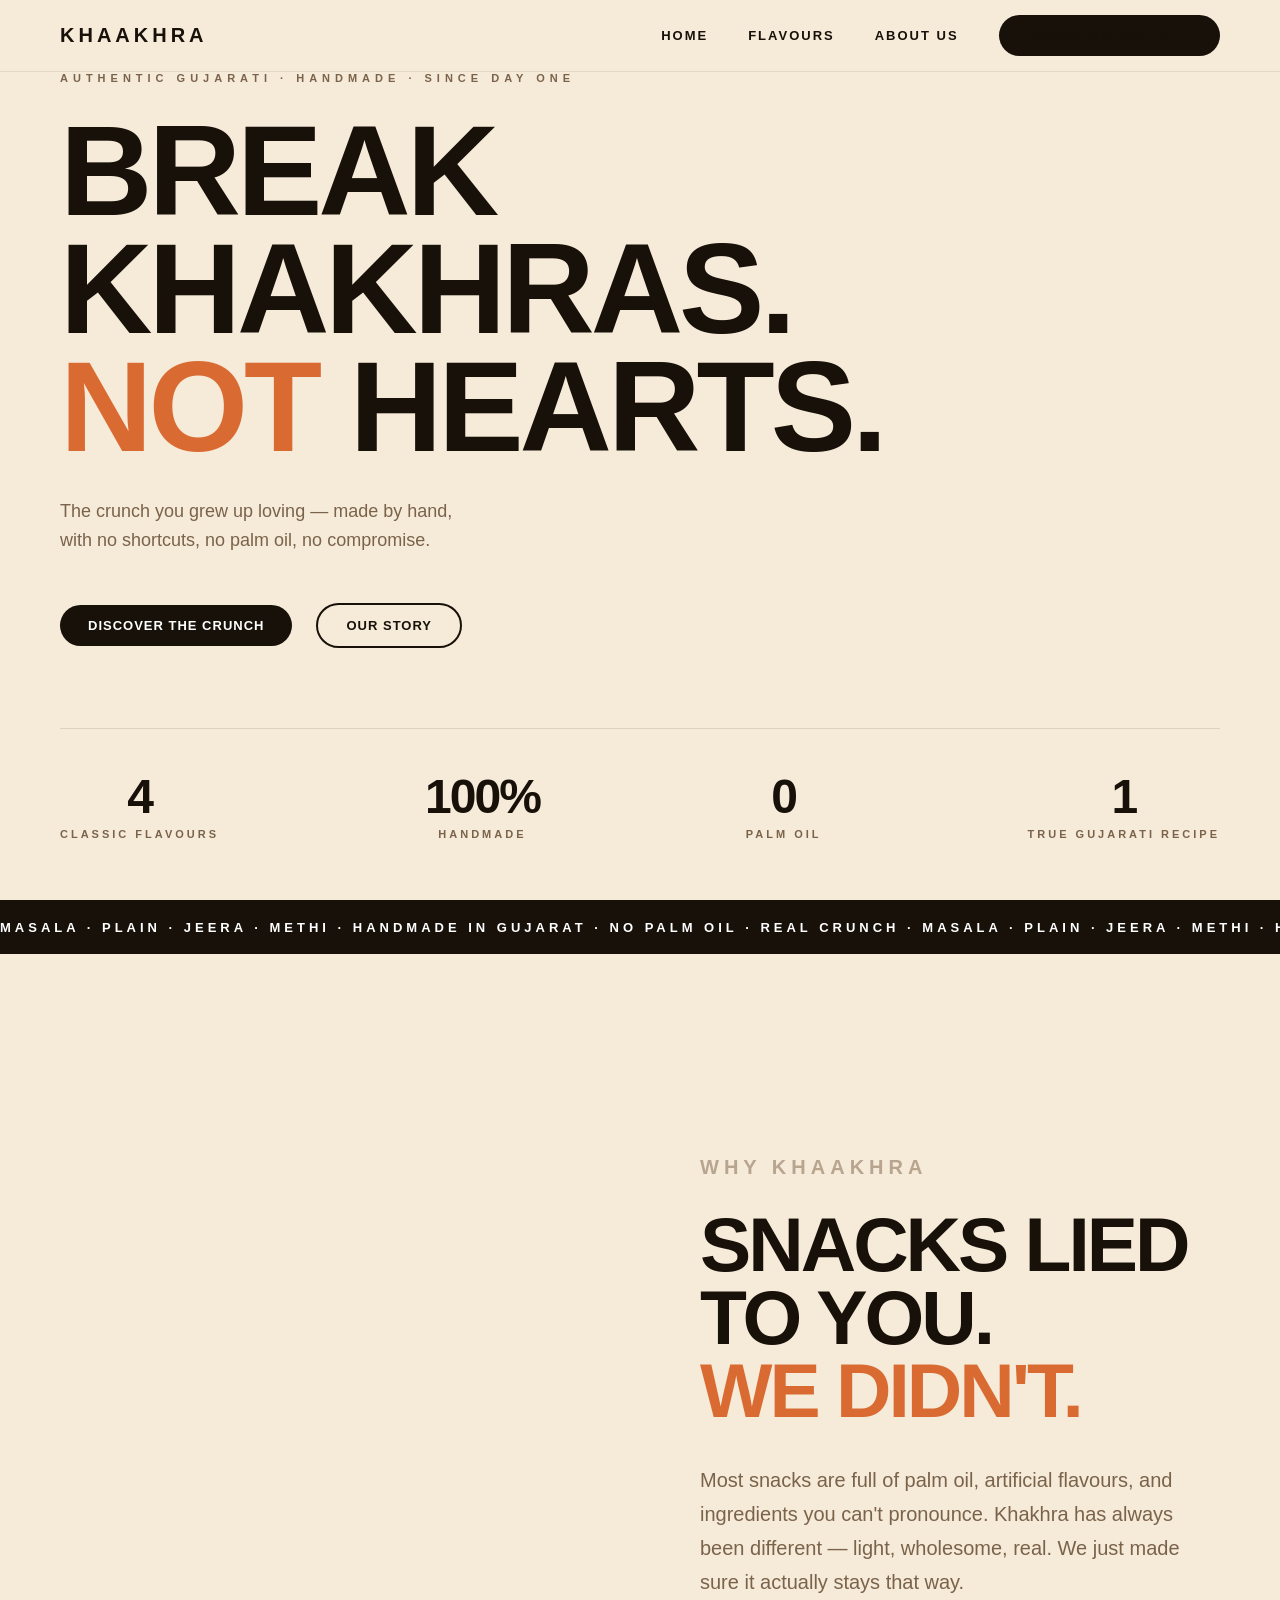
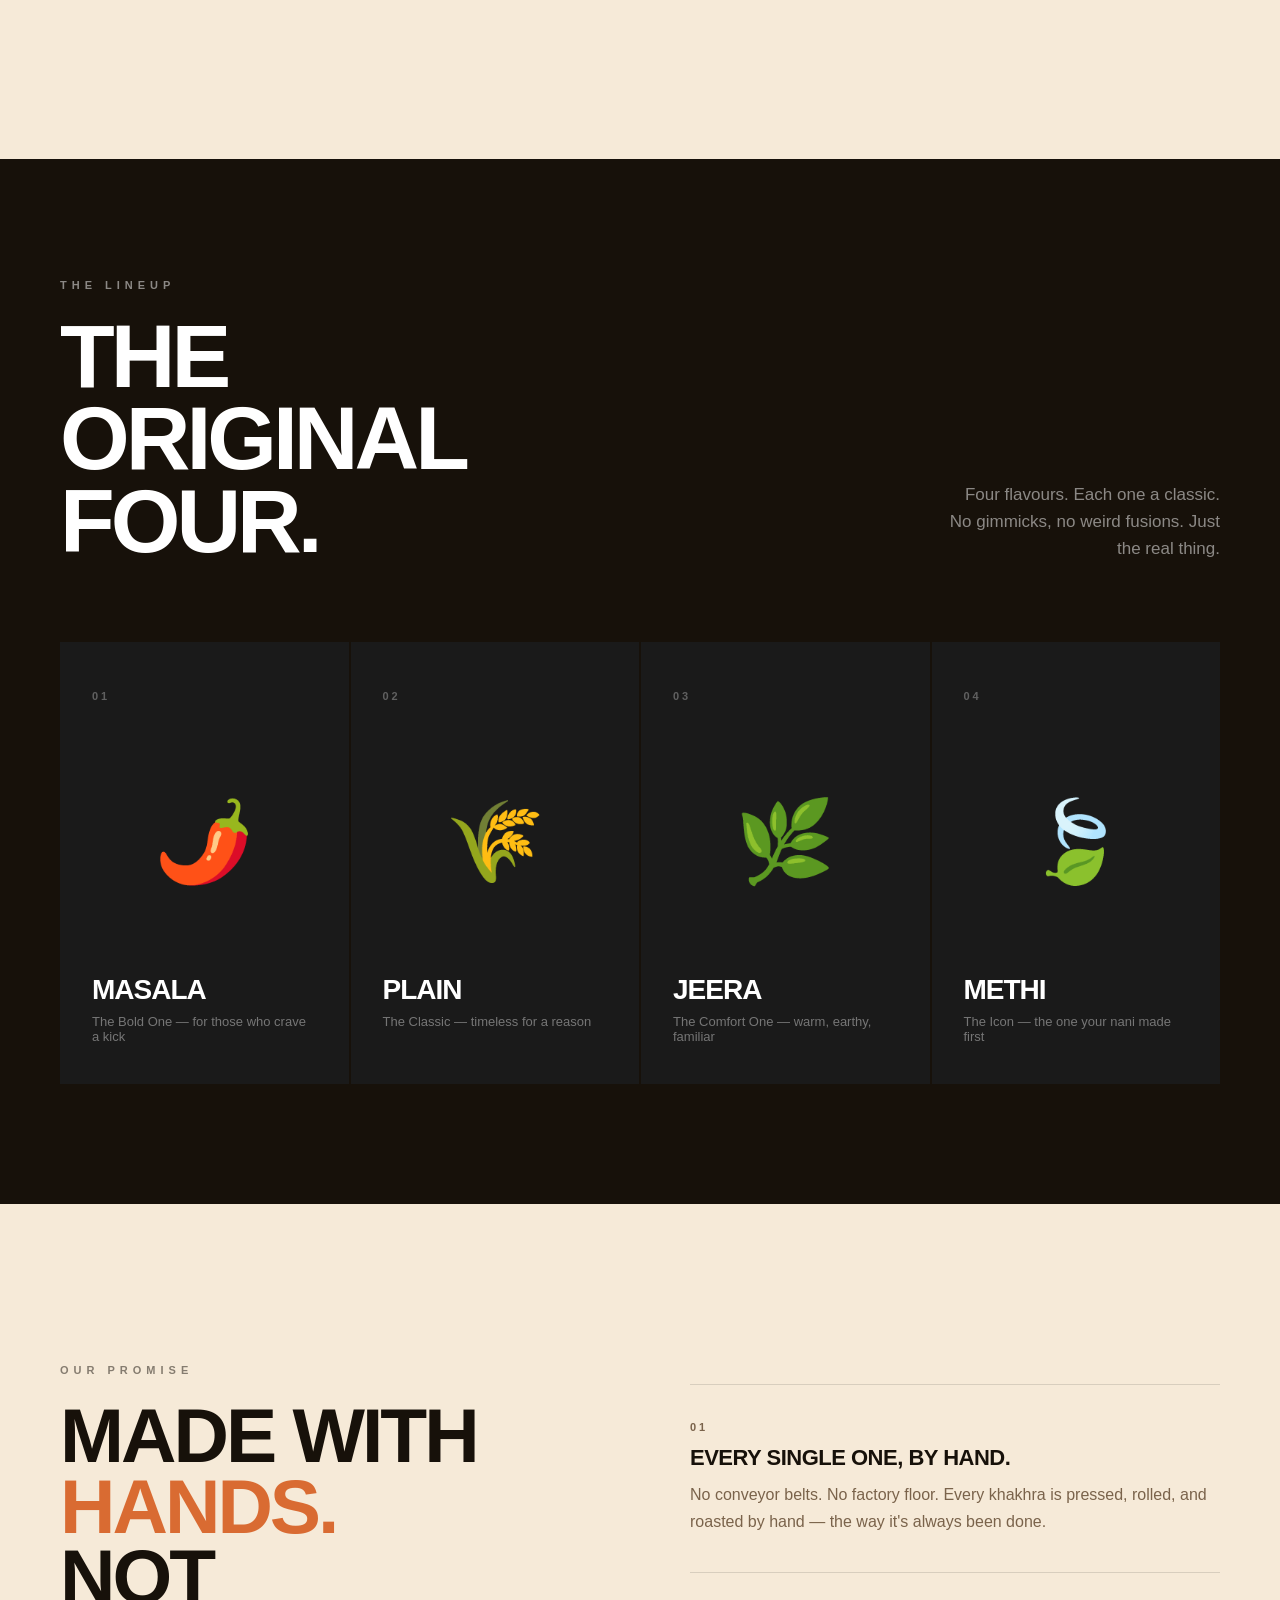
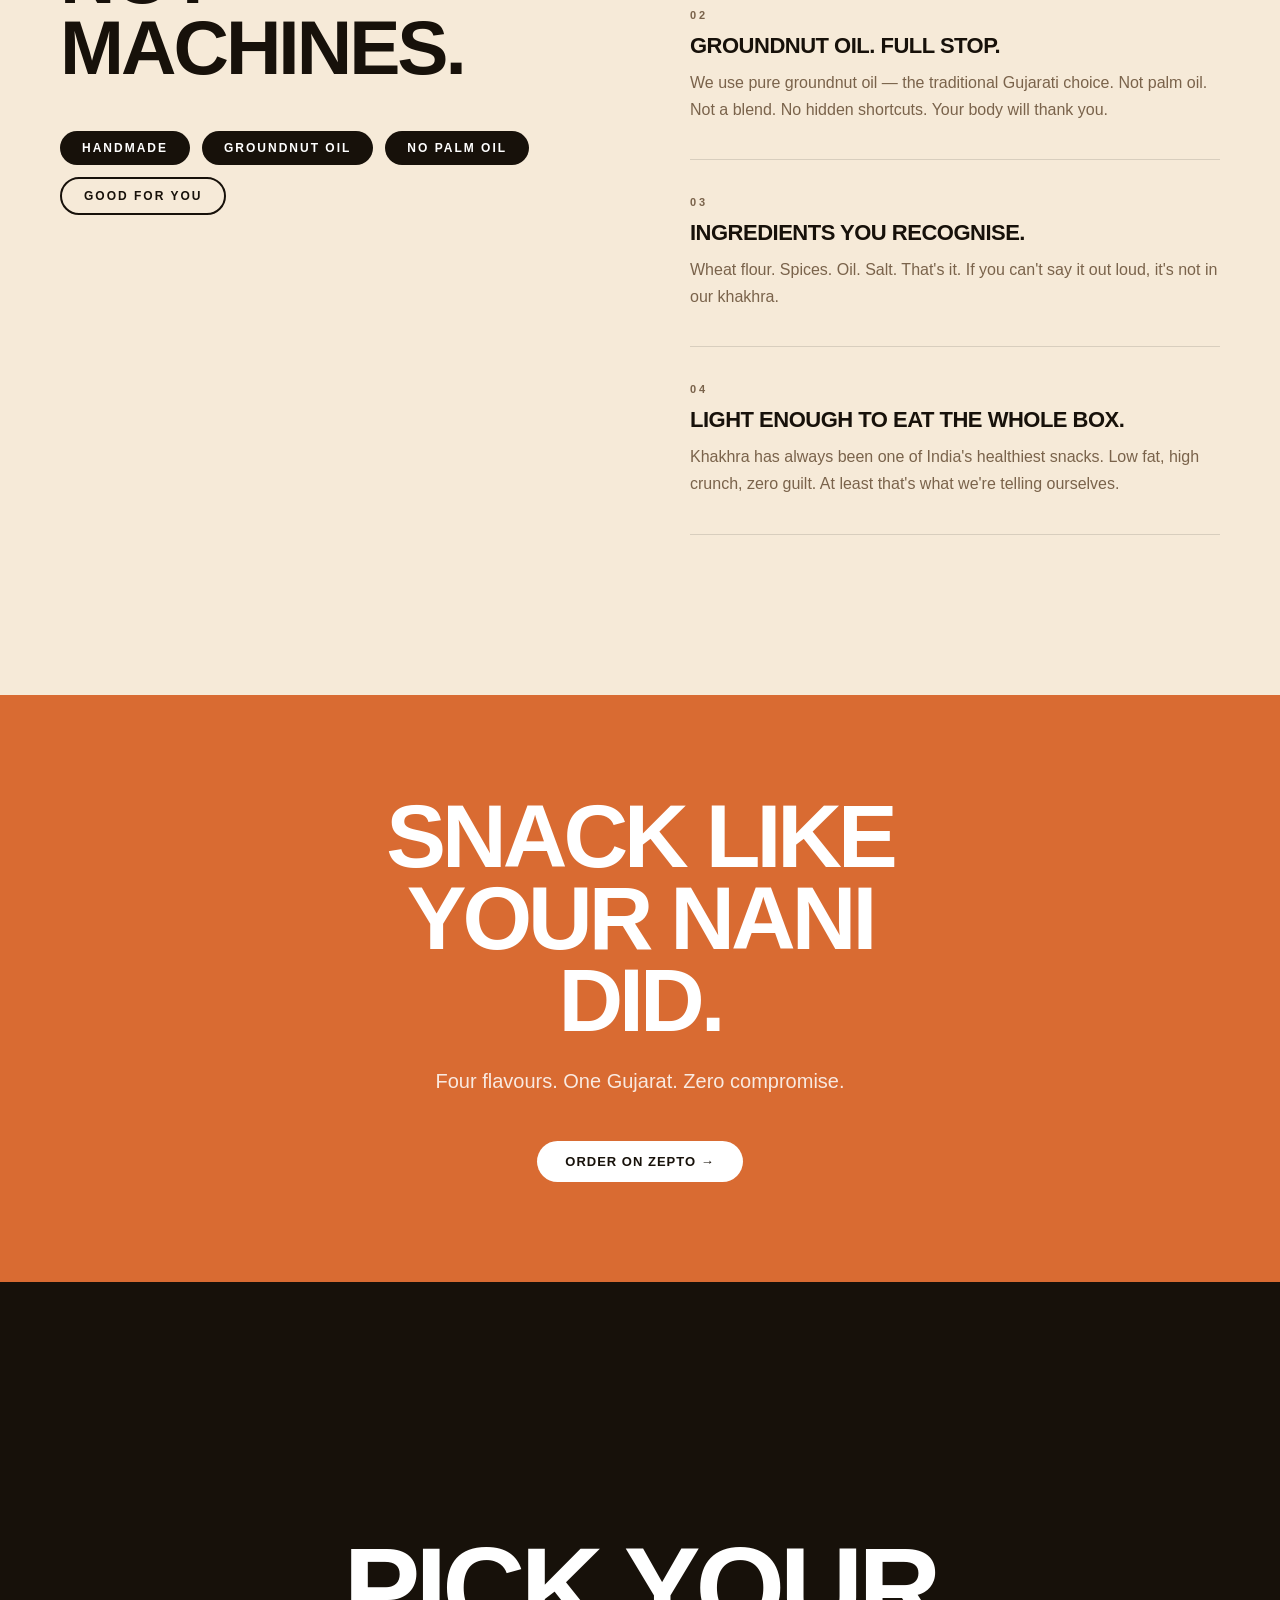
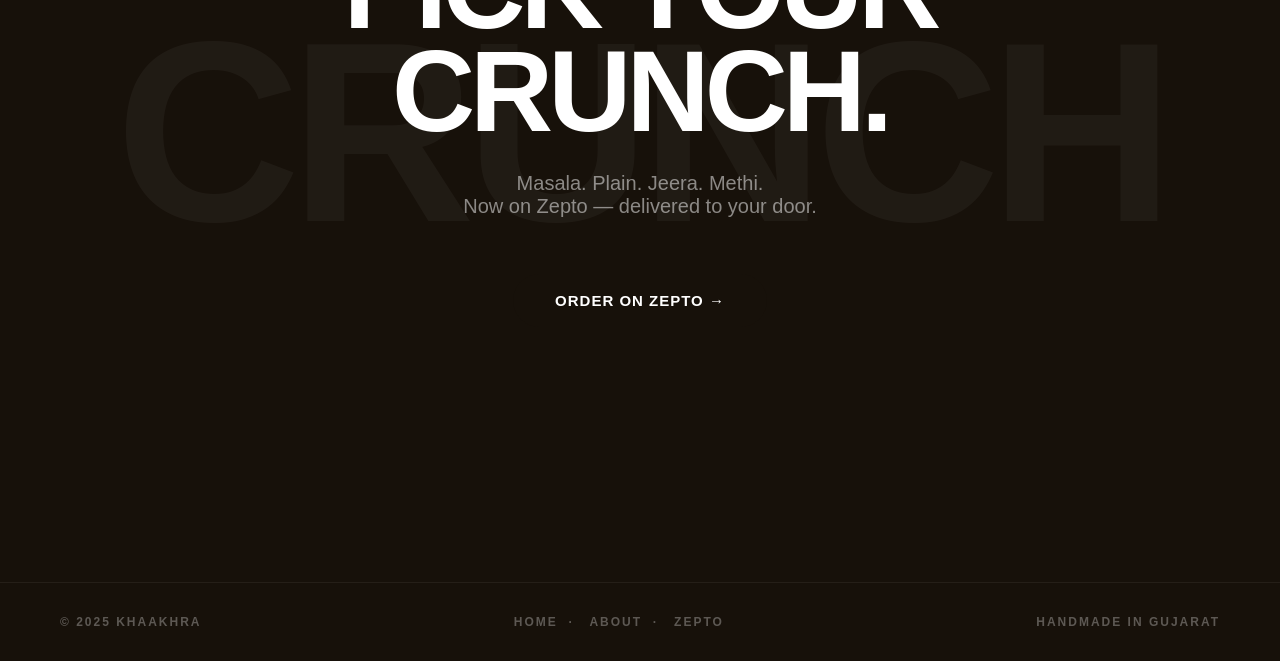
==== index.html @ 80c52f3d "Update index.html" ====
<!DOCTYPE html>
<html lang="en">

<head>
  <style>
  html, body { background: #F6EAD8 !important; }
</style>
  <meta charset="UTF-8">
  <meta name="viewport" content="width=device-width, initial-scale=1.0">
  <title>KHAAKHRA — Break Khakhras. Not Hearts.</title>
  <link rel="stylesheet" href="style.css?v=2">
</head>

<body>


<!-- NAV -->
<nav>
  <a class="nav-logo" href="index.html">KHAAKHRA</a>
  <div class="nav-links">
    <a href="index.html">Home</a>
    <a href="#flavours">Flavours</a>
    <a href="about.html">About Us</a>
    <a class="btn" href="https://www.zepto.com" target="_blank">Order on Zepto →</a>
  </div>
</nav>


<!-- HERO -->
<section class="hero">

  <p class="hero-eyebrow">Authentic Gujarati · Handmade · Since Day One</p>

  <h1 class="hero-headline">
    Break<br>
    Khakhras.<br>
    <em>Not</em> Hearts.
  </h1>

  <p class="hero-sub">
    The crunch you grew up loving —
    made by hand, with no shortcuts,
    no palm oil, no compromise.
  </p>

  <div class="hero-cta-row">
    <a class="btn" href="#flavours">Discover the Crunch</a>
    <a class="btn btn-outline" href="about.html">Our Story</a>
  </div>

  <div class="hero-bottom">
    <div class="hero-stat">
      <div class="hero-stat-num">4</div>
      <div class="hero-stat-label">Classic Flavours</div>
    </div>
    <div class="hero-stat">
      <div class="hero-stat-num">100%</div>
      <div class="hero-stat-label">Handmade</div>
    </div>
    <div class="hero-stat">
      <div class="hero-stat-num">0</div>
      <div class="hero-stat-label">Palm Oil</div>
    </div>
    <div class="hero-stat">
      <div class="hero-stat-num">1</div>
      <div class="hero-stat-label">True Gujarati Recipe</div>
    </div>
  </div>

</section>


<!-- MARQUEE STRIP -->
<div class="hero-marquee-wrap">
  <span class="hero-marquee">
    MASALA · PLAIN · JEERA · METHI · HANDMADE IN GUJARAT · NO PALM OIL · REAL CRUNCH · MASALA · PLAIN · JEERA · METHI · HANDMADE IN GUJARAT · NO PALM OIL · REAL CRUNCH · MASALA · PLAIN · JEERA · METHI · HANDMADE IN GUJARAT · NO PALM OIL · REAL CRUNCH · MASALA · PLAIN · JEERA · METHI · HANDMADE IN GUJARAT · NO PALM OIL · REAL CRUNCH ·&nbsp;
  </span>
</div>


<!-- STATEMENT -->
<section class="statement">
  <div class="statement-inner">
    <p class="section-label">Why Khaakhra</p>
    <h2>
      Snacks lied<br>
      to you.<br>
      <span>We didn't.</span>
    </h2>
    <p>
      Most snacks are full of palm oil, artificial flavours,
      and ingredients you can't pronounce. Khakhra has always
      been different — light, wholesome, real. We just made sure
      it actually stays that way.
    </p>
  </div>
</section>


<!-- FLAVOURS -->
<section class="flavours" id="flavours">

  <p class="section-label">The Lineup</p>

  <div class="flavours-header">
    <h2>
      The<br>
      Original<br>
      Four.
    </h2>
    <p>
      Four flavours. Each one a classic.
      No gimmicks, no weird fusions.
      Just the real thing.
    </p>
  </div>

  <div class="flavour-grid">

    <div class="flavour-card">
      <div class="flavour-num">01</div>
      <div class="flavour-img-placeholder">🌶️</div>
      <!-- <img class="flavour-img" src="images/masala.png" alt="Masala Khakhra"> -->
      <div class="flavour-name">Masala</div>
      <div class="flavour-tag">The Bold One — for those who crave a kick</div>
      <div class="flavour-bar"></div>
    </div>

    <div class="flavour-card">
      <div class="flavour-num">02</div>
      <div class="flavour-img-placeholder">🌾</div>
      <!-- <img class="flavour-img" src="images/plain.png" alt="Plain Khakhra"> -->
      <div class="flavour-name">Plain</div>
      <div class="flavour-tag">The Classic — timeless for a reason</div>
      <div class="flavour-bar"></div>
    </div>

    <div class="flavour-card">
      <div class="flavour-num">03</div>
      <div class="flavour-img-placeholder">🌿</div>
      <!-- <img class="flavour-img" src="images/jeera.png" alt="Jeera Khakhra"> -->
      <div class="flavour-name">Jeera</div>
      <div class="flavour-tag">The Comfort One — warm, earthy, familiar</div>
      <div class="flavour-bar"></div>
    </div>

    <div class="flavour-card">
      <div class="flavour-num">04</div>
      <div class="flavour-img-placeholder">🍃</div>
      <!-- <img class="flavour-img" src="images/methi.png" alt="Methi Khakhra"> -->
      <div class="flavour-name">Methi</div>
      <div class="flavour-tag">The Icon — the one your nani made first</div>
      <div class="flavour-bar"></div>
    </div>

  </div>

</section>


<!-- PROMISE / WHY US -->
<section class="promise">

  <div class="promise-grid">

    <div class="promise-left">
      <p class="section-label">Our Promise</p>
      <h2>
        Made with<br>
        <em>hands.</em><br>
        Not machines.
      </h2>
      <div class="promise-pills">
        <span class="pill">Handmade</span>
        <span class="pill">Groundnut Oil</span>
        <span class="pill">No Palm Oil</span>
        <span class="pill pill-outline">Good for you</span>
      </div>
    </div>

    <div class="promise-right">

      <div class="promise-item">
        <div class="promise-item-num">01</div>
        <h3>Every single one, by hand.</h3>
        <p>
          No conveyor belts. No factory floor.
          Every khakhra is pressed, rolled, and roasted
          by hand — the way it's always been done.
        </p>
      </div>

      <div class="promise-item">
        <div class="promise-item-num">02</div>
        <h3>Groundnut oil. Full stop.</h3>
        <p>
          We use pure groundnut oil — the traditional Gujarati choice.
          Not palm oil. Not a blend. No hidden shortcuts.
          Your body will thank you.
        </p>
      </div>

      <div class="promise-item">
        <div class="promise-item-num">03</div>
        <h3>Ingredients you recognise.</h3>
        <p>
          Wheat flour. Spices. Oil. Salt. That's it.
          If you can't say it out loud, it's not in our khakhra.
        </p>
      </div>

      <div class="promise-item">
        <div class="promise-item-num">04</div>
        <h3>Light enough to eat the whole box.</h3>
        <p>
          Khakhra has always been one of India's healthiest snacks.
          Low fat, high crunch, zero guilt. At least that's what
          we're telling ourselves.
        </p>
      </div>

    </div>

  </div>

</section>


<!-- CRUNCH STRIP / CTA -->
<section class="crunch-strip">
  <h2>
    Snack like<br>
    your nani<br>
    did.
  </h2>
  <p>Four flavours. One Gujarat. Zero compromise.</p>
  <a class="btn btn-white" href="https://www.zepto.com" target="_blank">Order on Zepto →</a>
</section>


<!-- END SECTION -->
<section class="end">
  <div class="end-bg-text">CRUNCH</div>
  <h2>
    Pick your<br>
    crunch.
  </h2>
  <p>
    Masala. Plain. Jeera. Methi.<br>
    Now on Zepto — delivered to your door.
  </p>
  <a class="btn" href="https://www.zepto.com" target="_blank">Order on Zepto →</a>
</section>


<!-- FOOTER -->
<footer>
  <span>© 2025 Khaakhra</span>
  <span>
    <a href="index.html">Home</a>&nbsp;&nbsp;·&nbsp;&nbsp;
    <a href="about.html">About</a>&nbsp;&nbsp;·&nbsp;&nbsp;
    <a href="https://www.zepto.com" target="_blank">Zepto</a>
  </span>
  <span>Handmade in Gujarat</span>
</footer>


</body>
</html>
---- style.css ----
* {
  margin: 0;
  padding: 0;
  box-sizing: border-box;
}

:root {
  --cream: #F6EAD8;
  --black: #17110A;
  --warm: #E8CFA6;
  --accent: #D96B32;
  --mid: #7A634B;
}
html { scroll-behavior: smooth; }

body {
  background: #F6EAD8;
  background: var(--cream);
  color: #17110A;
  color: var(--black);
  font-family: Arial Black,
    Arial, sans-serif;
}

/* ── NAV ── */

nav {
  height: 72px;
  display: flex;
  justify-content: space-between;
  align-items: center;
  padding: 0 60px;
  position: fixed;
  width: 100%;
  top: 0;
  z-index: 999;
  background: var(--cream);
  border-bottom: 1px solid rgba(0,0,0,0.08);
}

.nav-logo {
  font-size: 20px;
  font-weight: 900;
  letter-spacing: 4px;
  color: var(--black);
  text-decoration: none;
}

.nav-links {
  display: flex;
  align-items: center;
  gap: 40px;
}

.nav-links a {
  text-decoration: none;
  color: var(--black);
  font-size: 13px;
  font-weight: 700;
  letter-spacing: 2px;
  text-transform: uppercase;
  transition: opacity 0.2s;
}

.nav-links a:hover { opacity: 0.5; }

.btn {
  display: inline-block;
  background: var(--black);
  color: white;
  padding: 13px 28px;
  border-radius: 100px;
  font-size: 13px;
  font-weight: 700;
  letter-spacing: 1px;
  text-transform: uppercase;
  border: none;
  cursor: pointer;
  text-decoration: none;
  transition: background 0.2s, transform 0.15s;
}

.btn:hover {
  background: var(--accent);
  transform: scale(1.03);
}

.btn-outline {
  background: transparent;
  color: var(--black);
  border: 2px solid var(--black);
}

.btn-outline:hover {
  background: var(--black);
  color: white;
}

.btn-white {
  background: white;
  color: var(--black);
}

.btn-white:hover {
  background: var(--cream);
  color: var(--black);
}


/* ── HERO ── */

.hero {
  min-height: 100vh;
  padding: 72px 60px 0;
  display: flex;
  flex-direction: column;
  justify-content: center;
  position: relative;
  overflow: hidden;
}

.hero-eyebrow {
  font-size: 11px;
  font-weight: 700;
  letter-spacing: 5px;
  text-transform: uppercase;
  color: var(--mid);
  margin-bottom: 28px;
}

.hero-headline {
  font-size: clamp(72px, 10vw, 130px);
  font-weight: 900;
  line-height: 0.92;
  letter-spacing: -4px;
  text-transform: uppercase;
  max-width: 900px;
}

.hero-headline em {
  font-style: normal;
  color: var(--accent);
}

.hero-sub {
  font-size: 18px;
  font-weight: 400;
  font-family: Arial, Helvetica, sans-serif;
  color: var(--mid);
  max-width: 420px;
  margin-top: 32px;
  line-height: 1.6;
}

.hero-cta-row {
  display: flex;
  align-items: center;
  gap: 24px;
  margin-top: 48px;
}

.hero-scroll-hint {
  font-size: 11px;
  letter-spacing: 3px;
  text-transform: uppercase;
  color: var(--mid);
}

.hero-bottom {
  display: flex;
  justify-content: space-between;
  align-items: flex-end;
  margin-top: 80px;
  padding-bottom: 60px;
  border-top: 1px solid rgba(0,0,0,0.1);
  padding-top: 40px;
}

.hero-stat {
  text-align: center;
}

.hero-stat-num {
  font-size: 48px;
  font-weight: 900;
  letter-spacing: -2px;
}

.hero-stat-label {
  font-size: 11px;
  font-weight: 700;
  letter-spacing: 3px;
  text-transform: uppercase;
  color: var(--mid);
  margin-top: 4px;
}

.hero-marquee-wrap {
  background: var(--black);
  color: white;
  overflow: hidden;
  padding: 18px 0;
  white-space: nowrap;
}

.hero-marquee {
  display: inline-block;
  animation: marquee 18s linear infinite;
  font-size: 13px;
  font-weight: 700;
  letter-spacing: 4px;
  text-transform: uppercase;
}

@keyframes marquee {
  from { transform: translateX(0); }
  to { transform: translateX(-50%); }
}


/* ── STATEMENT ── */

.statement {
  padding: 160px 60px;
  display: flex;
  justify-content: flex-end;
}

.statement-inner {
  max-width: 780px;
}

.statement h2 {
  font-size: clamp(40px, 6vw, 80px);
  font-weight: 900;
  letter-spacing: -3px;
  text-transform: uppercase;
  line-height: 0.95;
}

.statement h2 span {
  color: var(--accent);
}

.statement p {
  font-family: Arial, Helvetica, sans-serif;
  font-size: 20px;
  color: var(--mid);
  line-height: 1.7;
  margin-top: 36px;
  max-width: 520px;
}


/* ── FLAVOURS ── */

.flavours {
  padding: 120px 60px;
  background: var(--black);
  color: white;
}

.section-label {
  font-size: 11px;
  font-weight: 700;
  letter-spacing: 5px;
  text-transform: uppercase;
  opacity: 0.5;
  margin-bottom: 24px;
}

.flavours-header {
  display: flex;
  justify-content: space-between;
  align-items: flex-end;
  margin-bottom: 80px;
}

.flavours-header h2 {
  font-size: clamp(48px, 7vw, 90px);
  font-weight: 900;
  letter-spacing: -4px;
  text-transform: uppercase;
  line-height: 0.92;
}

.flavours-header p {
  font-family: Arial, Helvetica, sans-serif;
  font-size: 17px;
  color: rgba(255,255,255,0.5);
  max-width: 280px;
  line-height: 1.6;
  text-align: right;
}

.flavour-grid {
  display: grid;
  grid-template-columns: repeat(4, 1fr);
  gap: 2px;
}

.flavour-card {
  background: #1a1a1a;
  padding: 48px 32px 40px;
  position: relative;
  overflow: hidden;
  transition: background 0.3s;
  cursor: default;
}

.flavour-card:hover { background: #222; }

.flavour-card:hover .flavour-img { transform: scale(1.06) rotate(-3deg); }

.flavour-num {
  font-size: 11px;
  font-weight: 700;
  letter-spacing: 3px;
  opacity: 0.3;
  margin-bottom: 40px;
}

.flavour-img {
  width: 100%;
  height: 200px;
  object-fit: contain;
  display: block;
  margin-bottom: 32px;
  transition: transform 0.4s ease;
}

.flavour-img-placeholder {
  width: 100%;
  height: 200px;
  display: flex;
  align-items: center;
  justify-content: center;
  margin-bottom: 32px;
  font-size: 80px;
}

.flavour-name {
  font-size: 28px;
  font-weight: 900;
  letter-spacing: -1px;
  text-transform: uppercase;
}

.flavour-tag {
  font-size: 13px;
  color: rgba(255,255,255,0.4);
  font-family: Arial, Helvetica, sans-serif;
  margin-top: 8px;
}

.flavour-bar {
  position: absolute;
  bottom: 0;
  left: 0;
  width: 0;
  height: 3px;
  background: var(--accent);
  transition: width 0.4s ease;
}

.flavour-card:hover .flavour-bar { width: 100%; }


/* ── PROMISE ── */

.promise {
  padding: 160px 60px;
}

.promise-grid {
  display: grid;
  grid-template-columns: 1fr 1fr;
  gap: 100px;
  align-items: start;
}

.promise-left h2 {
  font-size: clamp(48px, 6vw, 80px);
  font-weight: 900;
  letter-spacing: -3px;
  text-transform: uppercase;
  line-height: 0.92;
}

.promise-left h2 em {
  font-style: normal;
  color: var(--accent);
}

.promise-pills {
  display: flex;
  gap: 12px;
  flex-wrap: wrap;
  margin-top: 48px;
}

.pill {
  background: var(--black);
  color: white;
  padding: 10px 22px;
  border-radius: 100px;
  font-size: 12px;
  font-weight: 700;
  letter-spacing: 2px;
  text-transform: uppercase;
}

.pill-outline {
  background: transparent;
  border: 2px solid var(--black);
  color: var(--black);
}

.promise-right {
  padding-top: 20px;
}

.promise-item {
  border-top: 1px solid rgba(0,0,0,0.12);
  padding: 36px 0;
}

.promise-item:last-child { border-bottom: 1px solid rgba(0,0,0,0.12); }

.promise-item-num {
  font-size: 11px;
  font-weight: 700;
  letter-spacing: 3px;
  color: var(--mid);
  margin-bottom: 12px;
}

.promise-item h3 {
  font-size: 22px;
  font-weight: 900;
  text-transform: uppercase;
  letter-spacing: -0.5px;
  margin-bottom: 10px;
}

.promise-item p {
  font-family: Arial, Helvetica, sans-serif;
  font-size: 16px;
  color: var(--mid);
  line-height: 1.7;
}


/* ── CRUNCH STRIP ── */

.crunch-strip {
  background: var(--accent);
  padding: 100px 60px;
  text-align: center;
  color: white;
}

.crunch-strip h2 {
  font-size: clamp(40px, 7vw, 100px);
  font-weight: 900;
  letter-spacing: -4px;
  text-transform: uppercase;
  line-height: 0.92;
}

.crunch-strip p {
  font-family: Arial, Helvetica, sans-serif;
  font-size: 20px;
  margin-top: 28px;
  opacity: 0.85;
}

.crunch-strip .btn-white {
  margin-top: 48px;
}


/* ── END / ORDER ── */

.end {
  min-height: 100vh;
  background: var(--black);
  color: white;
  display: flex;
  flex-direction: column;
  align-items: center;
  justify-content: center;
  text-align: center;
  padding: 120px 60px;
  position: relative;
  overflow: hidden;
}

.end-bg-text {
  position: absolute;
  font-size: clamp(120px, 20vw, 280px);
  font-weight: 900;
  text-transform: uppercase;
  letter-spacing: -10px;
  opacity: 0.04;
  pointer-events: none;
  user-select: none;
  white-space: nowrap;
}

.end h2 {
  font-size: clamp(52px, 9vw, 120px);
  font-weight: 900;
  letter-spacing: -5px;
  text-transform: uppercase;
  line-height: 0.9;
  position: relative;
  z-index: 1;
}

.end p {
  font-family: Arial, Helvetica, sans-serif;
  font-size: 20px;
  color: rgba(255,255,255,0.5);
  margin-top: 28px;
  position: relative;
  z-index: 1;
}

.end .btn {
  margin-top: 56px;
  font-size: 15px;
  padding: 18px 42px;
  position: relative;
  z-index: 1;
}


/* ── FOOTER ── */

footer {
  background: var(--black);
  color: rgba(255,255,255,0.3);
  padding: 32px 60px;
  display: flex;
  justify-content: space-between;
  align-items: center;
  border-top: 1px solid rgba(255,255,255,0.06);
  font-size: 12px;
  font-weight: 700;
  letter-spacing: 2px;
  text-transform: uppercase;
}

footer a {
  color: rgba(255,255,255,0.3);
  text-decoration: none;
}


/* ── ABOUT SPECIFIC ── */

.about-hero {
  min-height: 100vh;
  background: var(--black);
  color: white;
  padding: 72px 60px 100px;
  display: flex;
  flex-direction: column;
  justify-content: flex-end;
  position: relative;
  overflow: hidden;
}

.about-hero-label {
  font-size: 11px;
  font-weight: 700;
  letter-spacing: 5px;
  text-transform: uppercase;
  color: rgba(255,255,255,0.4);
  margin-bottom: 24px;
}

.about-hero h1 {
  font-size: clamp(64px, 10vw, 140px);
  font-weight: 900;
  letter-spacing: -6px;
  text-transform: uppercase;
  line-height: 0.88;
  max-width: 900px;
}

.about-hero h1 em {
  font-style: normal;
  color: var(--accent);
}

.about-hero-sub {
  font-family: Arial, Helvetica, sans-serif;
  font-size: 20px;
  color: rgba(255,255,255,0.55);
  margin-top: 40px;
  max-width: 520px;
  line-height: 1.7;
}

.about-hero-img {
  position: absolute;
  right: 60px;
  top: 50%;
  transform: translateY(-50%);
  width: 380px;
  height: 320px;
  object-fit: cover;
  border-radius: 16px;
  opacity: 0.7;
}

.about-values {
  padding: 160px 60px;
}

.about-values-header {
  margin-bottom: 100px;
}

.about-values-header h2 {
  font-size: clamp(48px, 7vw, 96px);
  font-weight: 900;
  letter-spacing: -4px;
  text-transform: uppercase;
  line-height: 0.9;
}

.values-grid {
  display: grid;
  grid-template-columns: repeat(3, 1fr);
  gap: 2px;
}

.value-card {
  background: var(--warm);
  padding: 56px 40px;
}

.value-card:nth-child(2) { background: #ede0cc; }
.value-card:nth-child(3) { background: #e4d2b8; }

.value-icon {
  font-size: 40px;
  margin-bottom: 32px;
}

.value-card h3 {
  font-size: 28px;
  font-weight: 900;
  text-transform: uppercase;
  letter-spacing: -1px;
  margin-bottom: 16px;
}

.value-card p {
  font-family: Arial, Helvetica, sans-serif;
  font-size: 16px;
  color: var(--mid);
  line-height: 1.7;
}

.about-story {
  background: var(--black);
  color: white;
  padding: 160px 60px;
}

.about-story-inner {
  display: grid;
  grid-template-columns: 1fr 2fr;
  gap: 100px;
  align-items: start;
}

.about-story-sticky {
  position: sticky;
  top: 120px;
}

.about-story-sticky h2 {
  font-size: clamp(40px, 5vw, 64px);
  font-weight: 900;
  letter-spacing: -3px;
  text-transform: uppercase;
  line-height: 0.92;
}

.about-story-text p {
  font-family: Arial, Helvetica, sans-serif;
  font-size: 20px;
  line-height: 1.8;
  color: rgba(255,255,255,0.7);
  margin-bottom: 40px;
}

.about-story-text p strong {
  color: white;
  font-family: 'Arial Black', Arial, sans-serif;
  font-weight: 900;
}

.about-story-divider {
  border: none;
  border-top: 1px solid rgba(255,255,255,0.1);
  margin: 48px 0;
}


/* ── RESPONSIVE ── */

@media (max-width: 900px) {
  nav { padding: 0 24px; }
  .hero { padding: 72px 24px 0; }
  .hero-headline { font-size: 60px; letter-spacing: -3px; }
  .statement { padding: 100px 24px; }
  .flavours { padding: 80px 24px; }
  .flavour-grid { grid-template-columns: repeat(2, 1fr); }
  .promise { padding: 100px 24px; }
  .promise-grid { grid-template-columns: 1fr; gap: 60px; }
  .crunch-strip { padding: 80px 24px; }
  .end { padding: 100px 24px; }
  footer { padding: 24px; flex-direction: column; gap: 12px; text-align: center; }
  .about-hero { padding: 72px 24px 80px; }
  .about-hero-img { display: none; }
  .about-values { padding: 100px 24px; }
  .values-grid { grid-template-columns: 1fr; }
  .about-story { padding: 100px 24px; }
  .about-story-inner { grid-template-columns: 1fr; gap: 48px; }
  .about-story-sticky { position: static; }
  .flavours-header { flex-direction: column; align-items: flex-start; gap: 24px; }
  .flavours-header p { text-align: left; }
  .hero-bottom { flex-wrap: wrap; gap: 32px; }
}
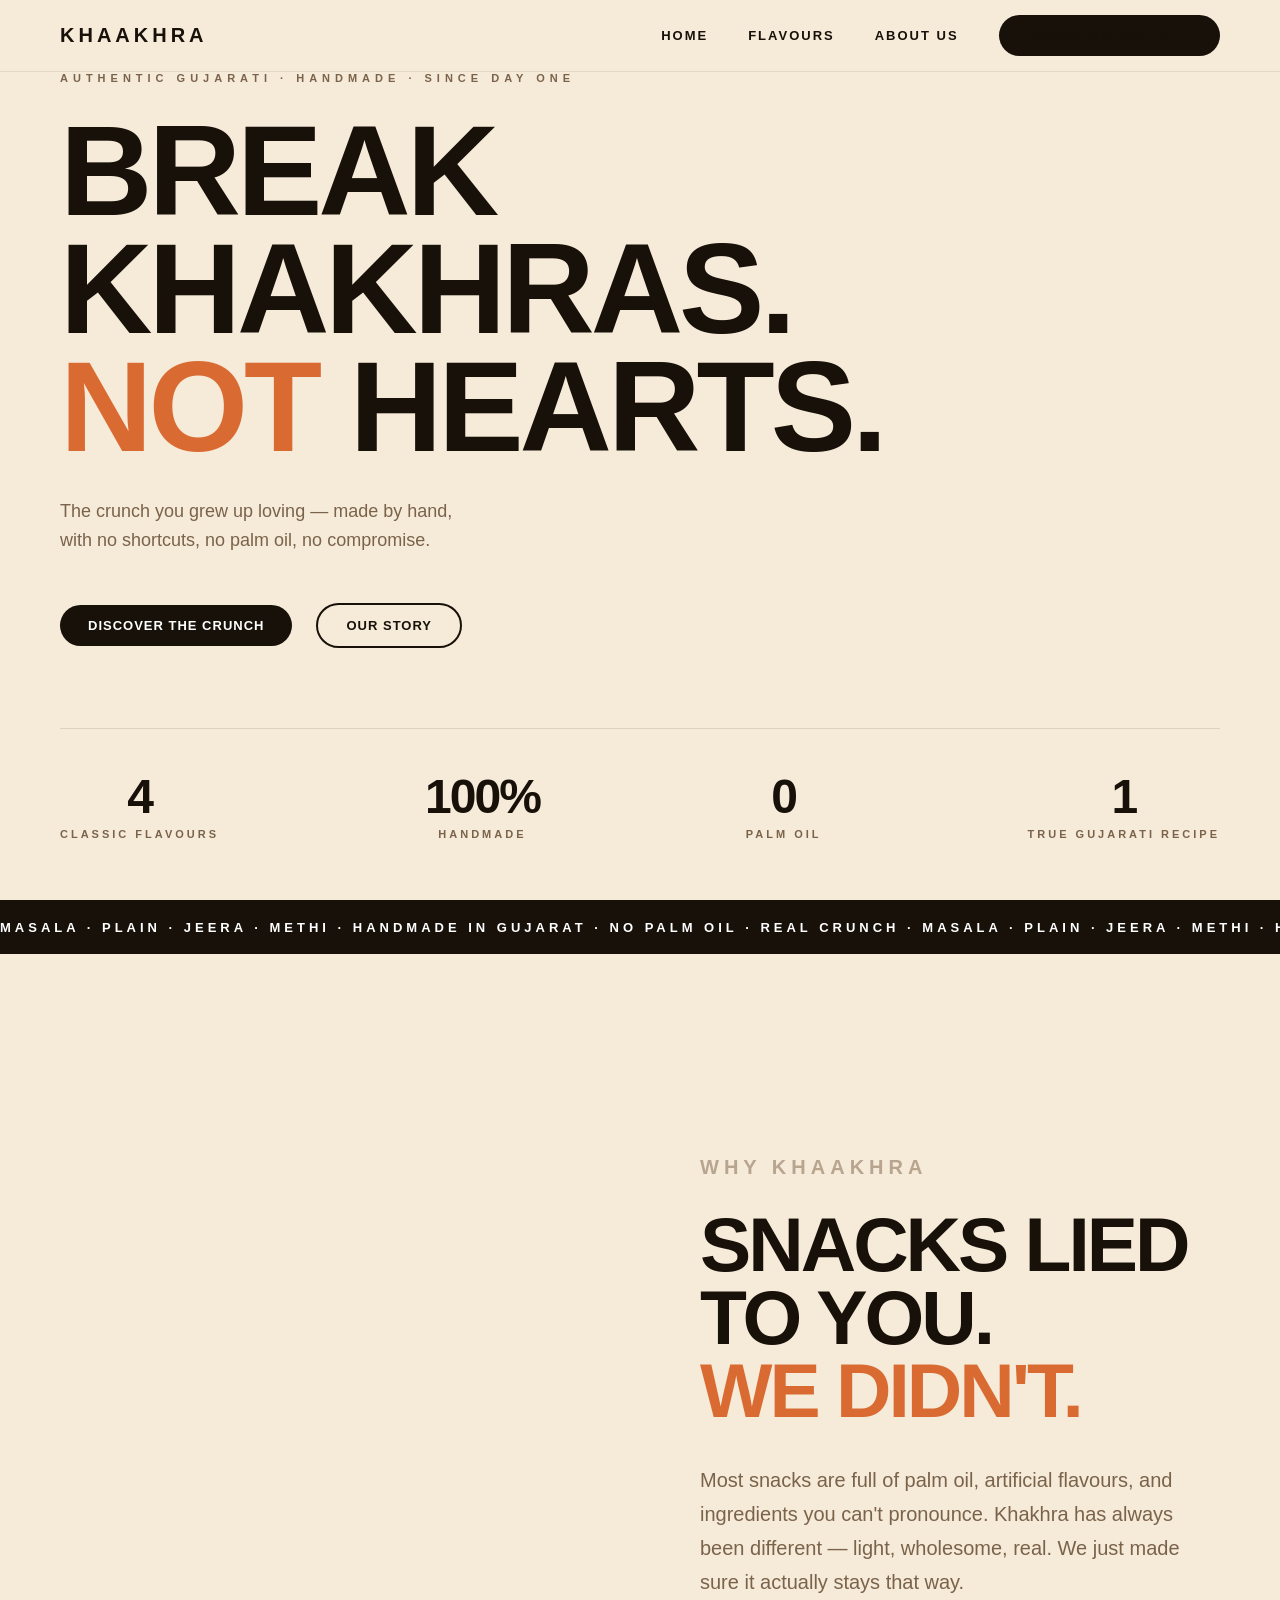
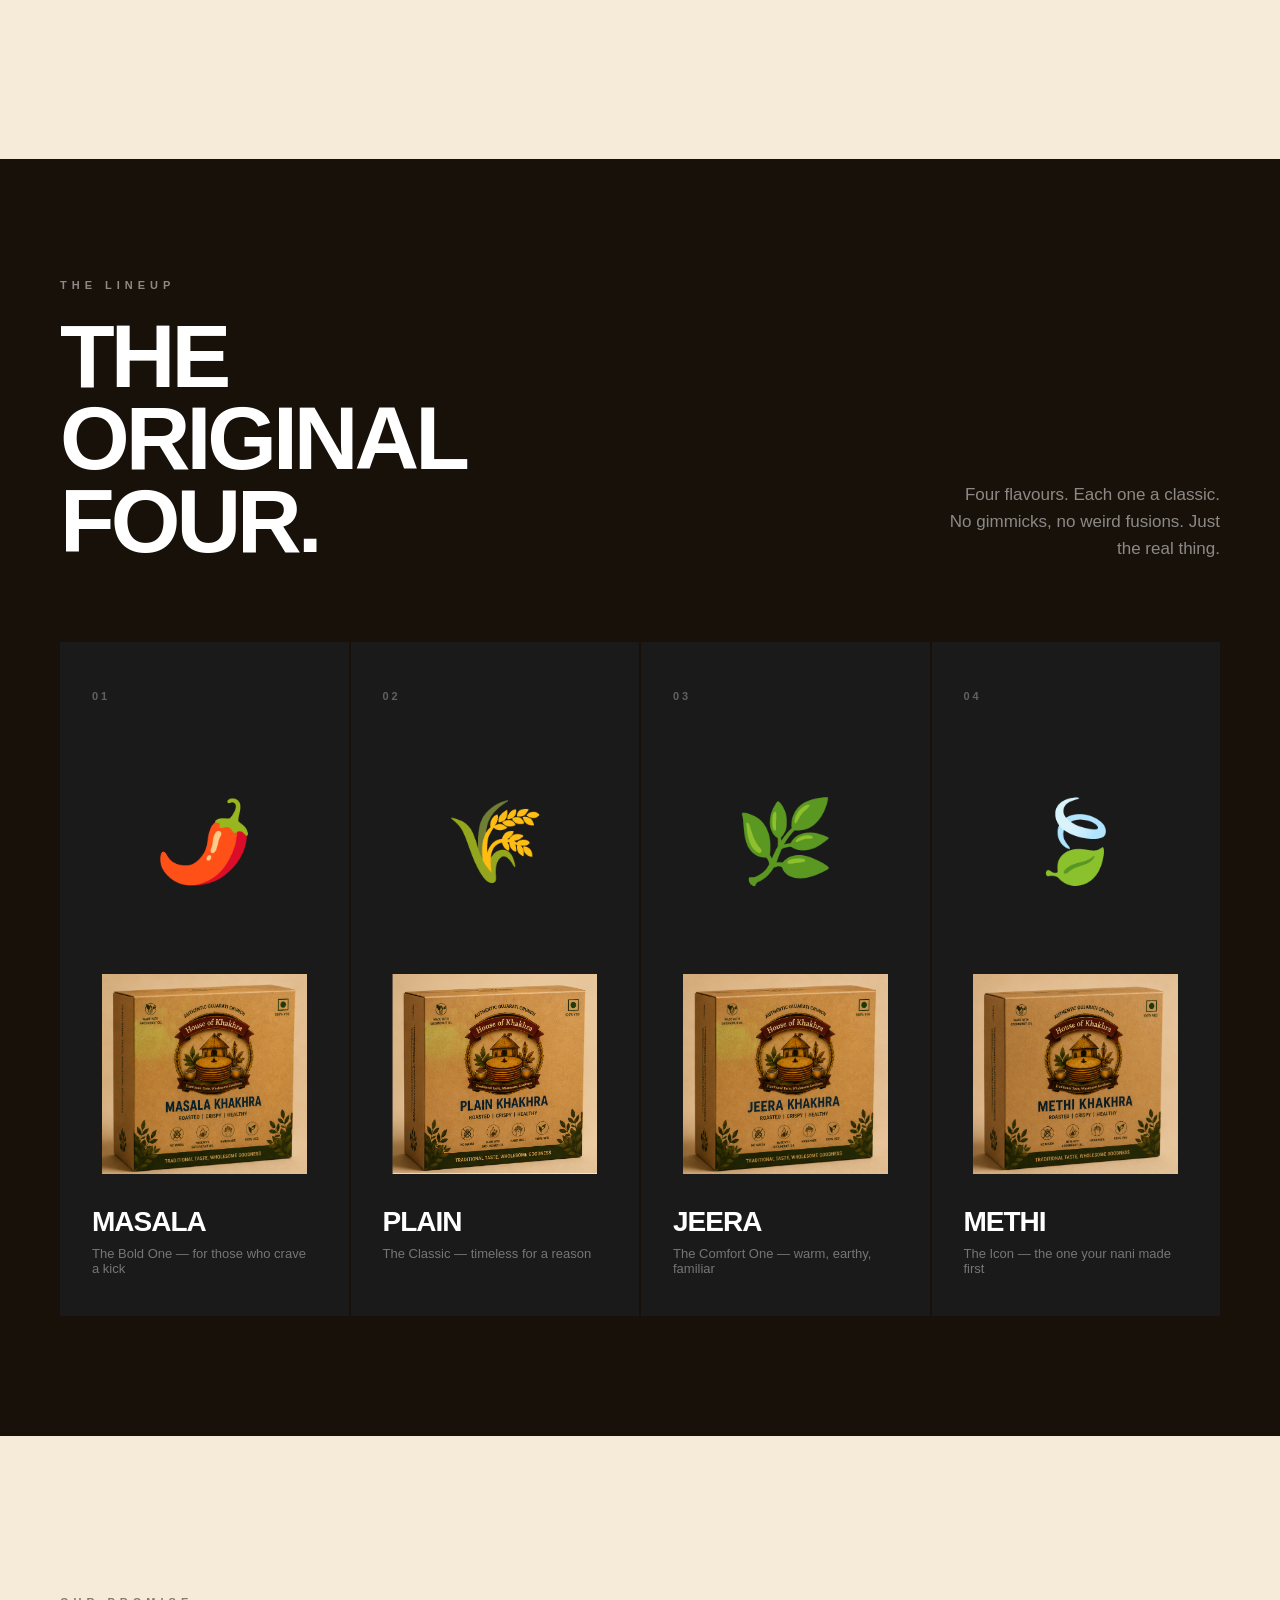
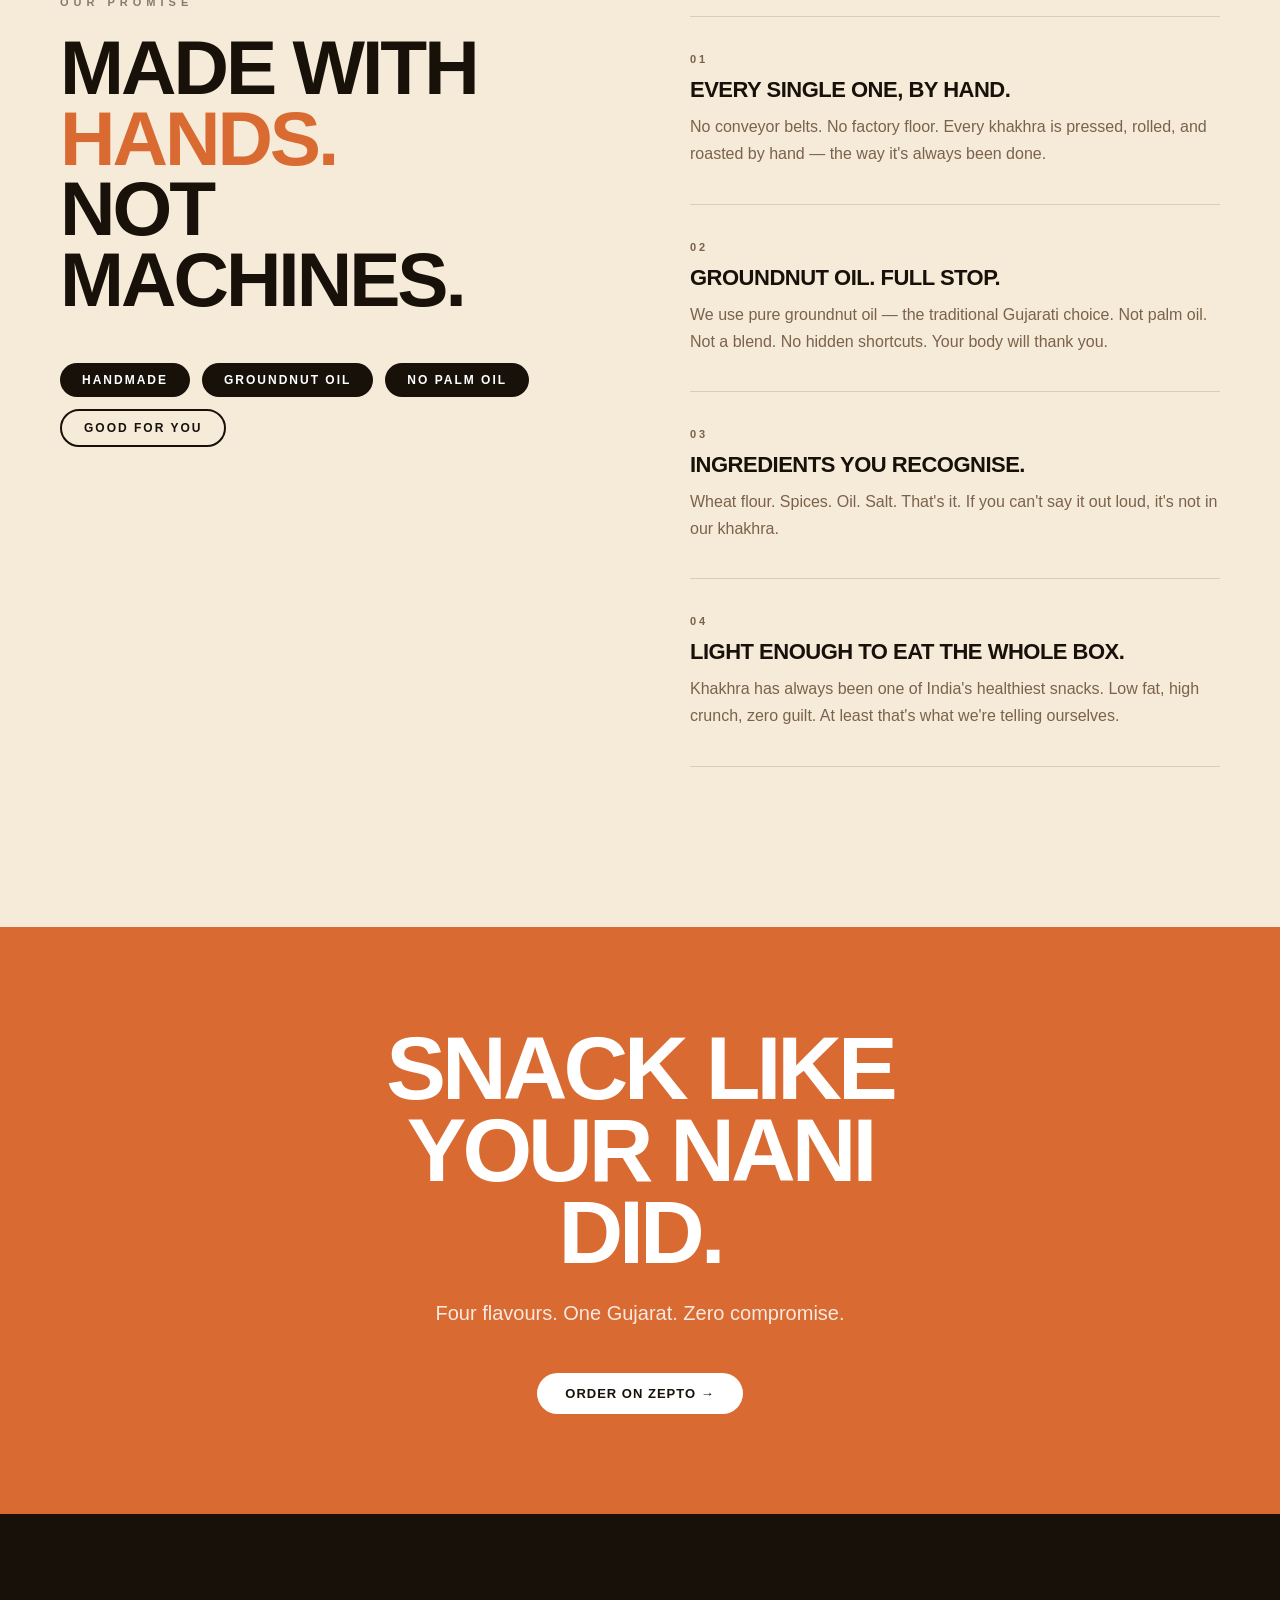
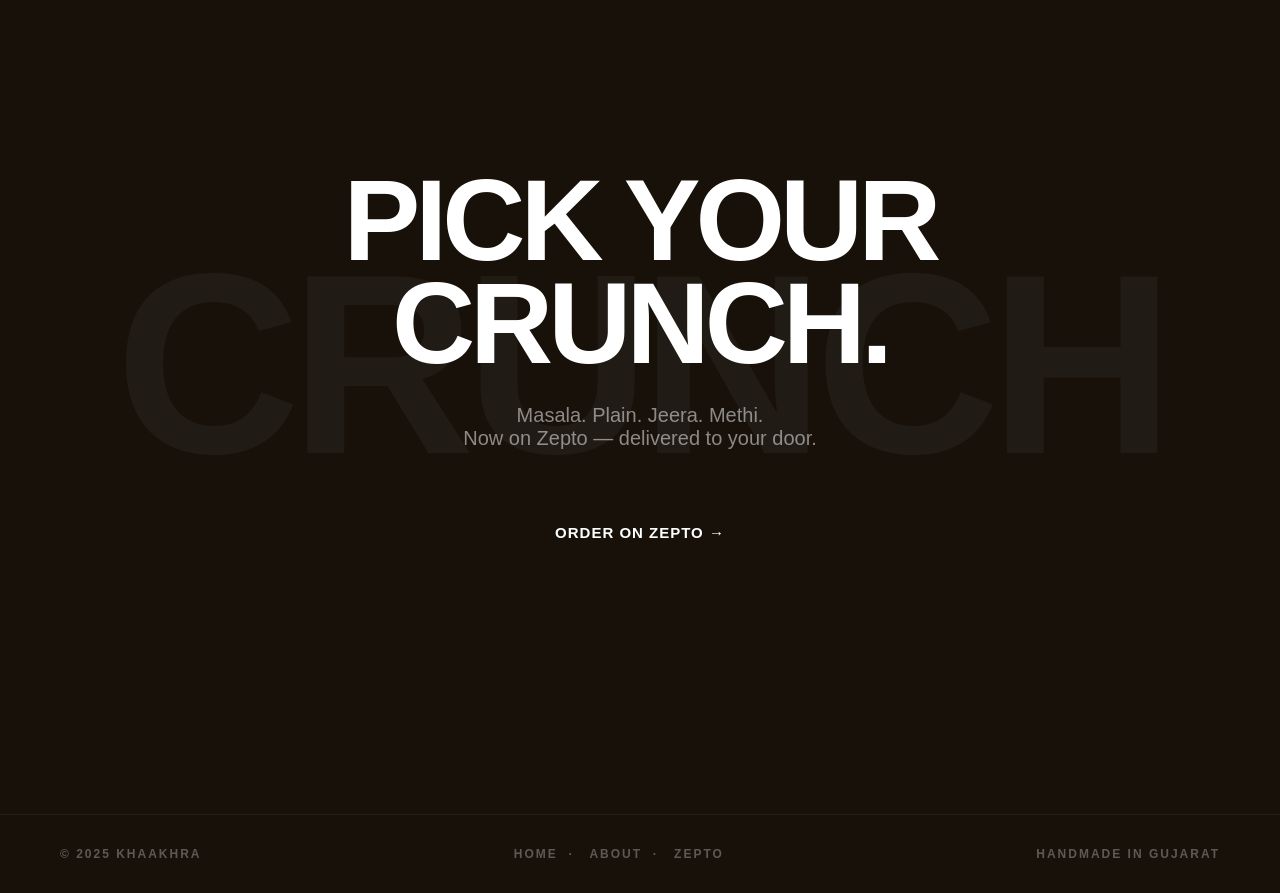
==== commit 7c063e0b: "Update index.html" ====
--- a/index.html
+++ b/index.html
@@ -120,7 +120,7 @@
     <div class="flavour-card">
       <div class="flavour-num">01</div>
       <div class="flavour-img-placeholder">🌶️</div>
-      <!-- <img class="flavour-img" src="images/masala.png" alt="Masala Khakhra"> -->
+      <img class="flavour-img" src="Images/masala.png" alt="Masala Khakhra"> 
       <div class="flavour-name">Masala</div>
       <div class="flavour-tag">The Bold One — for those who crave a kick</div>
       <div class="flavour-bar"></div>
@@ -129,7 +129,7 @@
     <div class="flavour-card">
       <div class="flavour-num">02</div>
       <div class="flavour-img-placeholder">🌾</div>
-      <!-- <img class="flavour-img" src="images/plain.png" alt="Plain Khakhra"> -->
+       <img class="flavour-img" src="Images/plain.png" alt="Plain Khakhra"> 
       <div class="flavour-name">Plain</div>
       <div class="flavour-tag">The Classic — timeless for a reason</div>
       <div class="flavour-bar"></div>
@@ -138,7 +138,7 @@
     <div class="flavour-card">
       <div class="flavour-num">03</div>
       <div class="flavour-img-placeholder">🌿</div>
-      <!-- <img class="flavour-img" src="images/jeera.png" alt="Jeera Khakhra"> -->
+      <img class="flavour-img" src="Images/jeera.png" alt="Jeera Khakhra"> 
       <div class="flavour-name">Jeera</div>
       <div class="flavour-tag">The Comfort One — warm, earthy, familiar</div>
       <div class="flavour-bar"></div>
@@ -147,7 +147,7 @@
     <div class="flavour-card">
       <div class="flavour-num">04</div>
       <div class="flavour-img-placeholder">🍃</div>
-      <!-- <img class="flavour-img" src="images/methi.png" alt="Methi Khakhra"> -->
+       <img class="flavour-img" src="Images/methi.png" alt="Methi Khakhra">
       <div class="flavour-name">Methi</div>
       <div class="flavour-tag">The Icon — the one your nani made first</div>
       <div class="flavour-bar"></div>
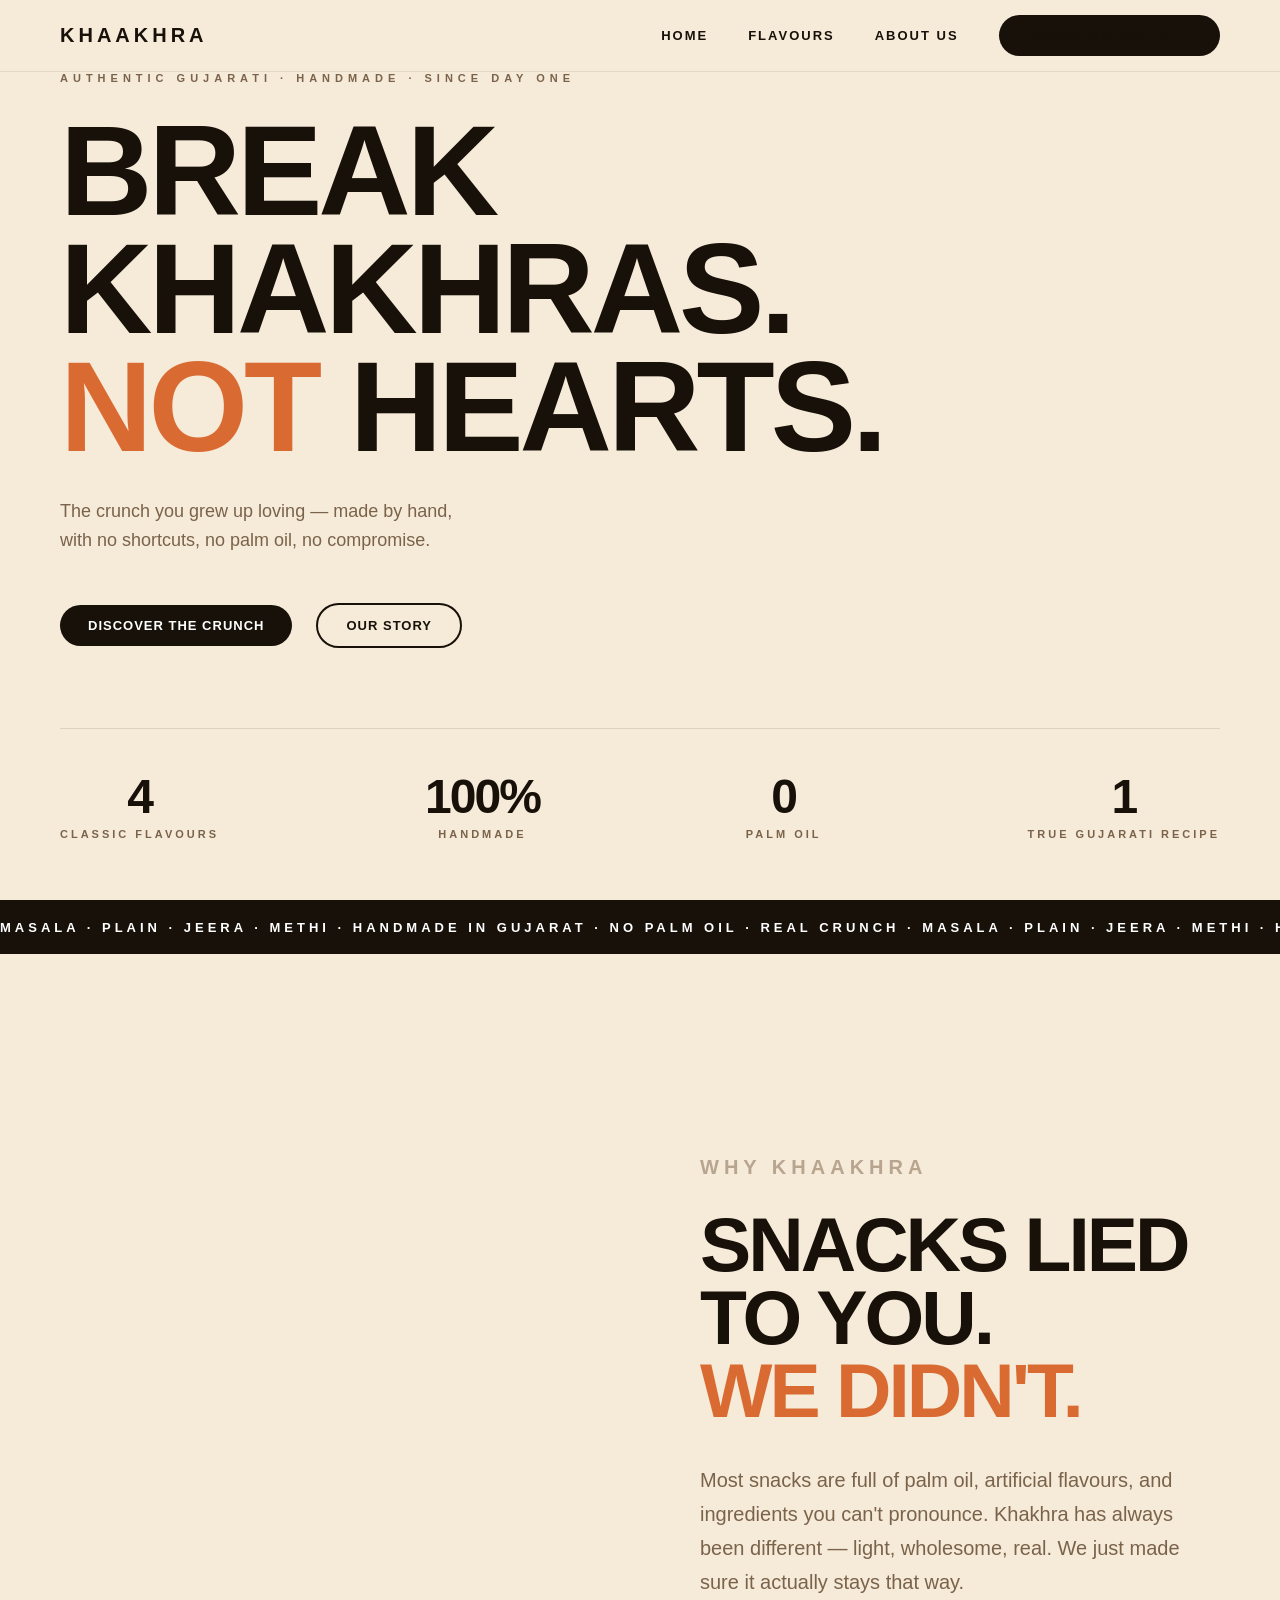
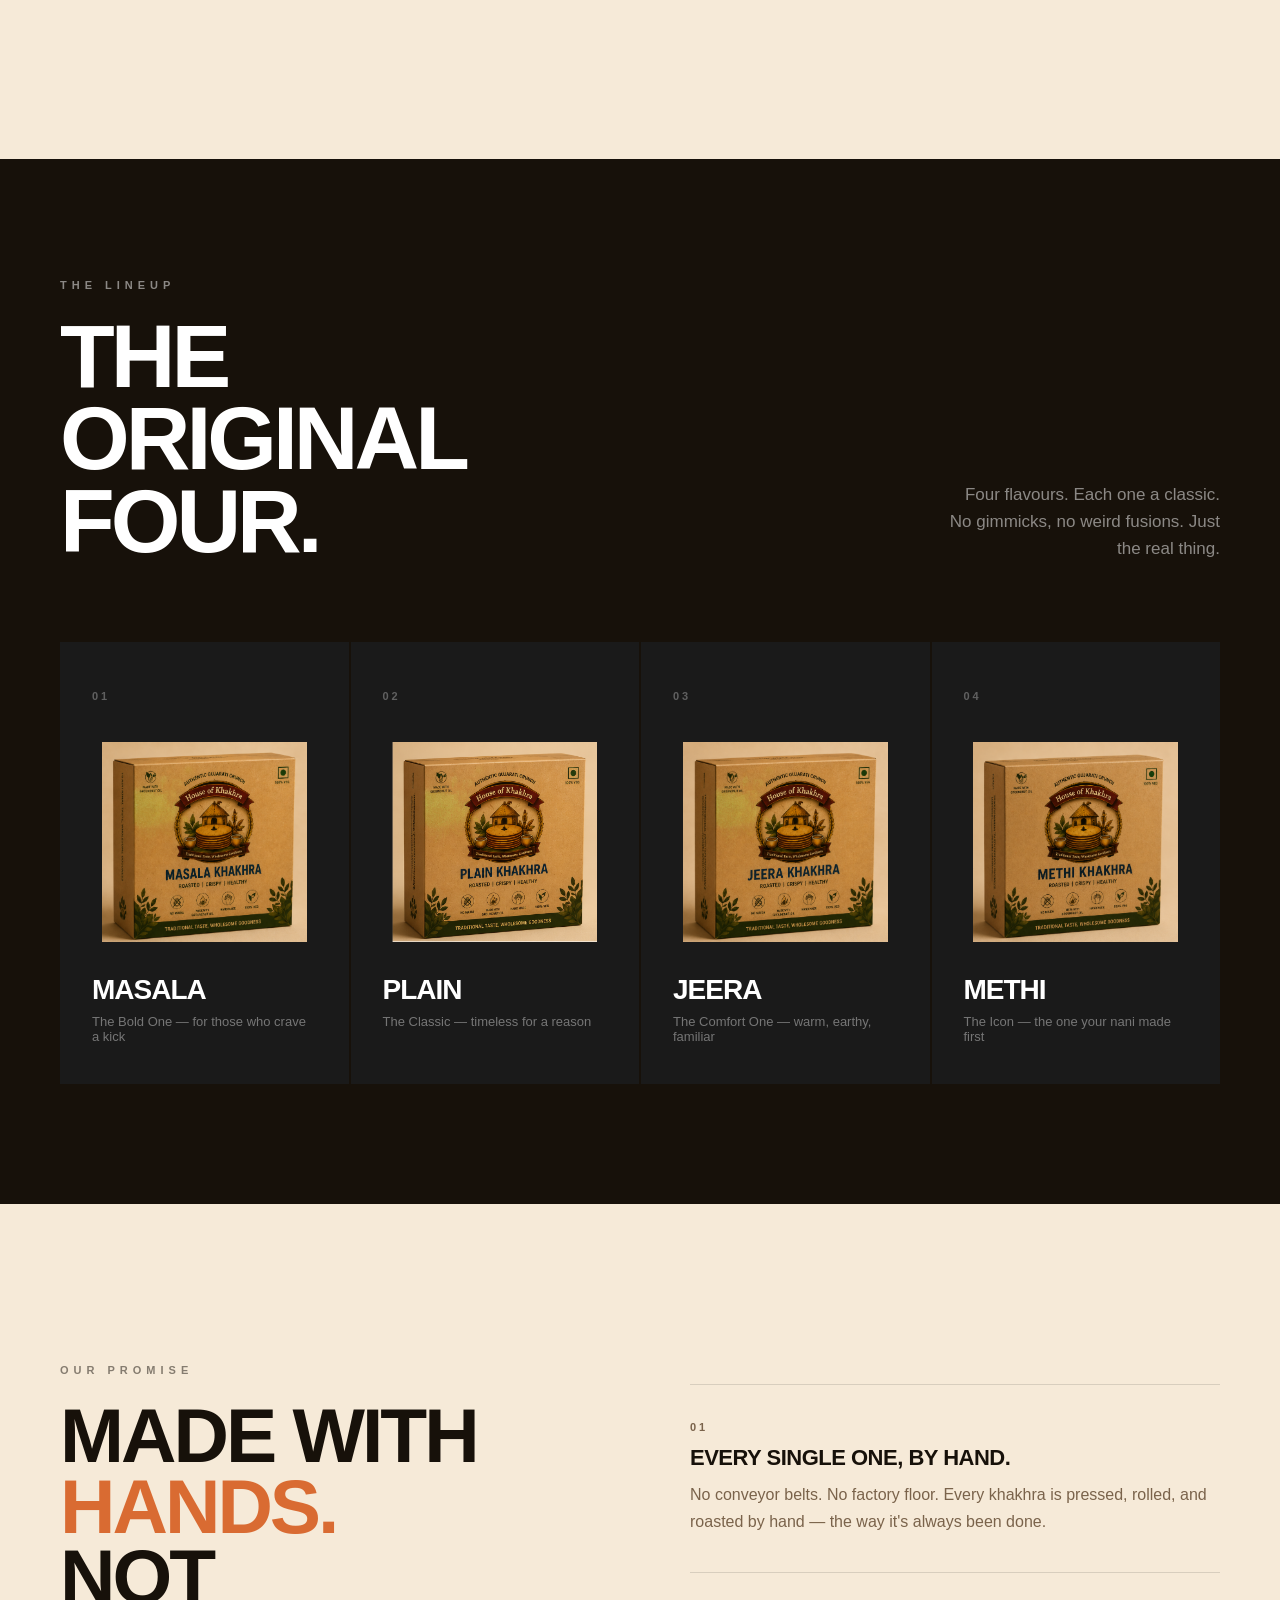
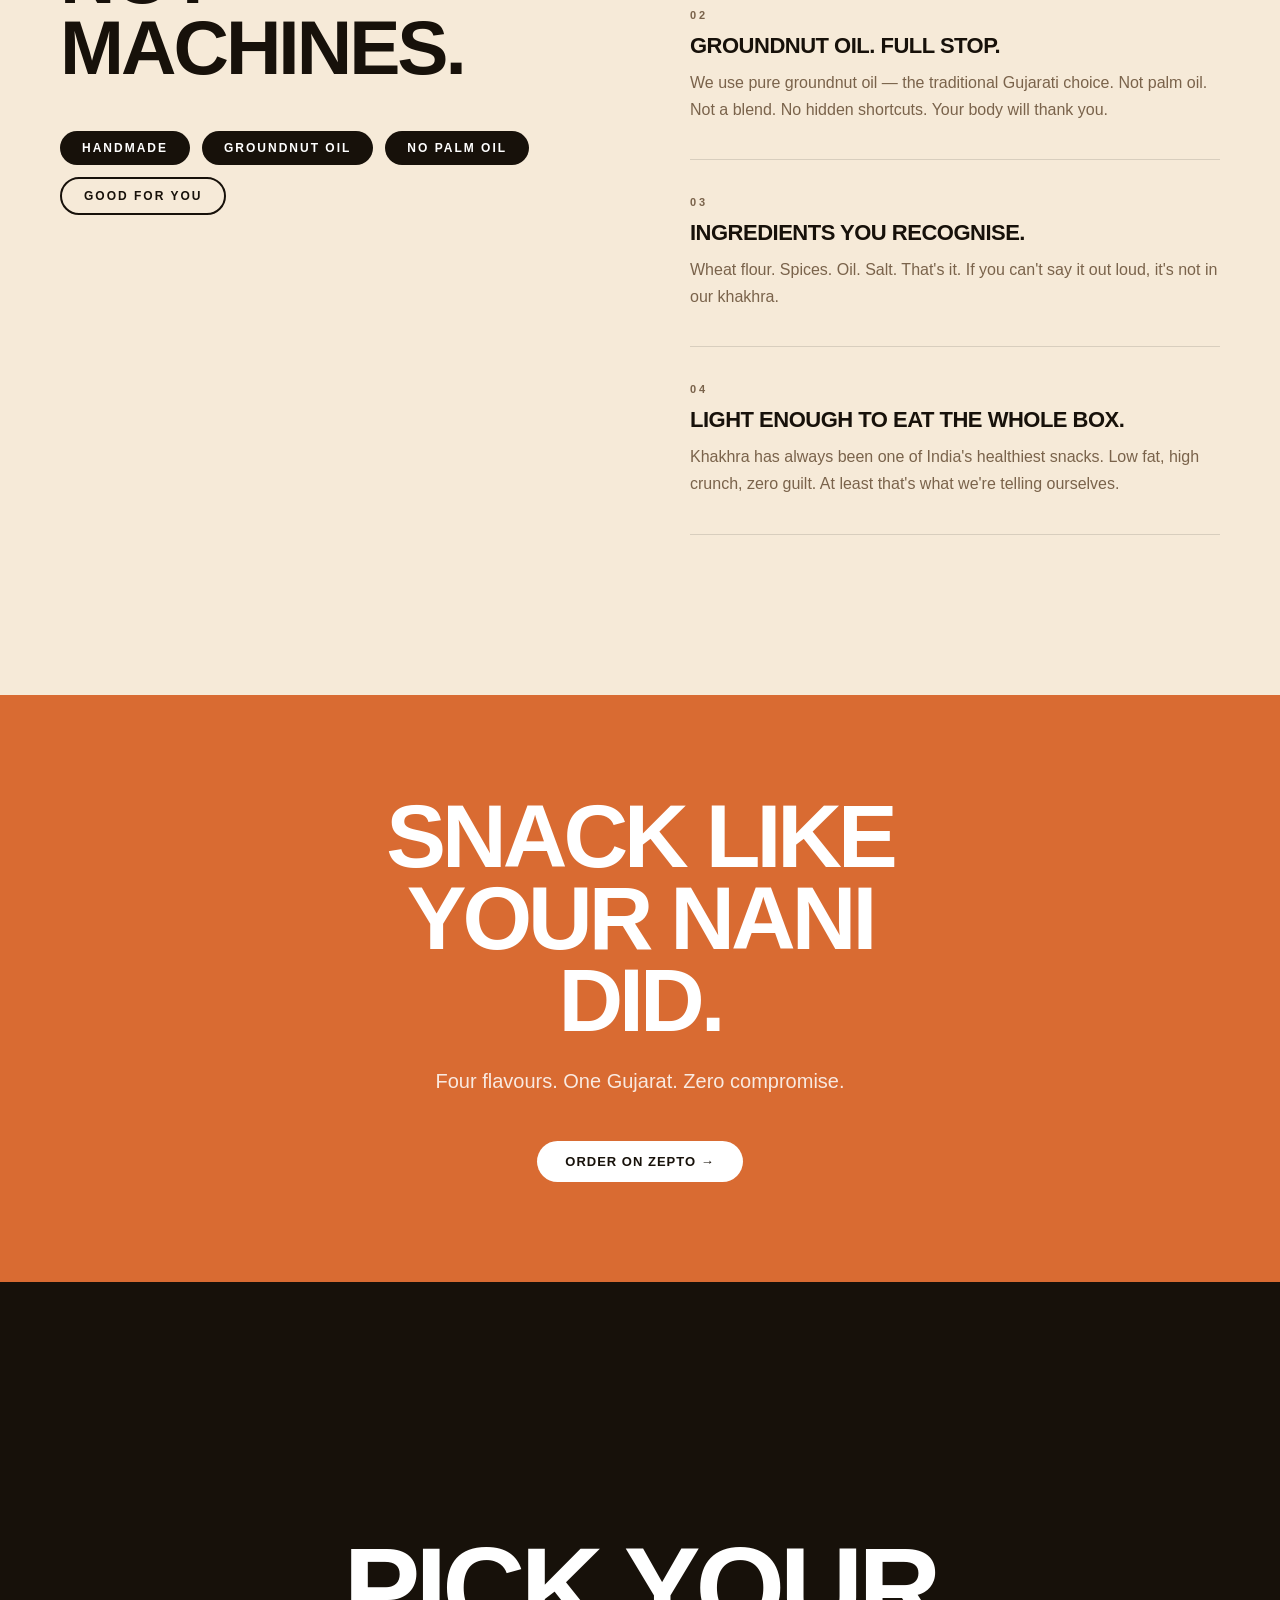
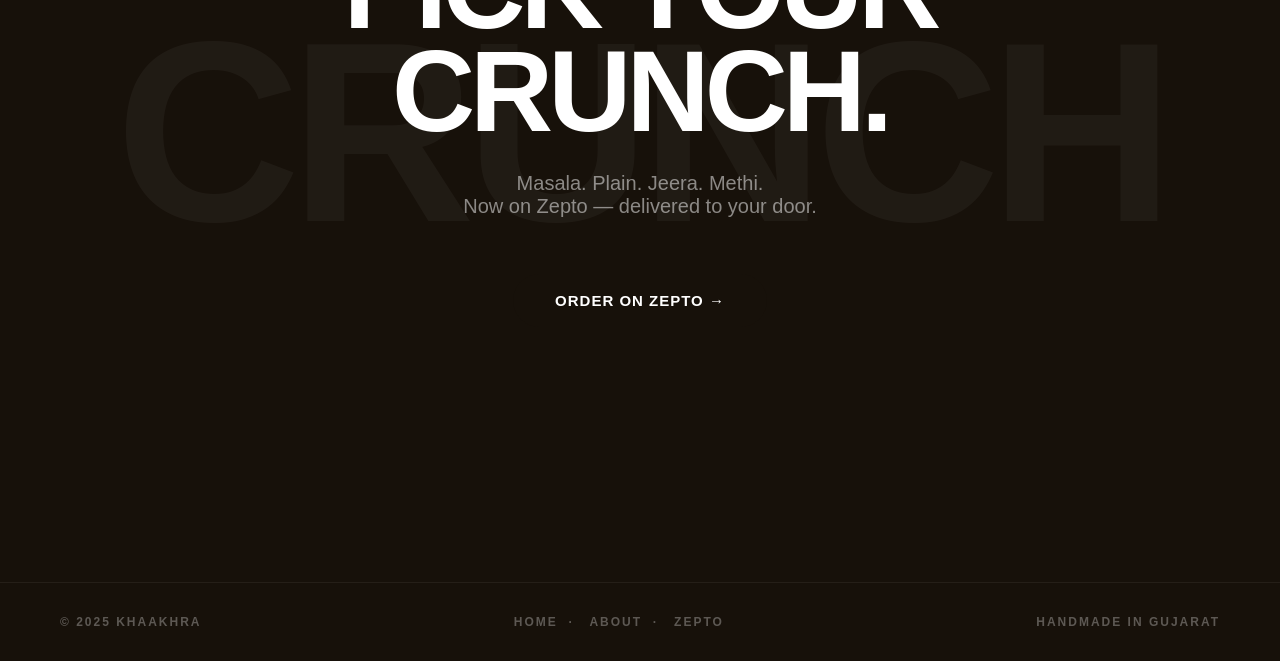
==== commit 8e5aac73: "Update index.html" ====
--- a/index.html
+++ b/index.html
@@ -114,46 +114,54 @@
       Just the real thing.
     </p>
   </div>
-
+  
   <div class="flavour-grid">
 
     <div class="flavour-card">
       <div class="flavour-num">01</div>
-      <div class="flavour-img-placeholder">🌶️</div>
-      <img class="flavour-img" src="Images/masala.png" alt="Masala Khakhra"> 
+
+      <img class="flavour-img" src="Images/masala.png" alt="Masala Khakhra">
+
       <div class="flavour-name">Masala</div>
       <div class="flavour-tag">The Bold One — for those who crave a kick</div>
       <div class="flavour-bar"></div>
     </div>
 
+
     <div class="flavour-card">
       <div class="flavour-num">02</div>
-      <div class="flavour-img-placeholder">🌾</div>
-       <img class="flavour-img" src="Images/plain.png" alt="Plain Khakhra"> 
+
+      <img class="flavour-img" src="Images/plain.png" alt="Plain Khakhra">
+
       <div class="flavour-name">Plain</div>
       <div class="flavour-tag">The Classic — timeless for a reason</div>
       <div class="flavour-bar"></div>
     </div>
 
+
     <div class="flavour-card">
       <div class="flavour-num">03</div>
-      <div class="flavour-img-placeholder">🌿</div>
-      <img class="flavour-img" src="Images/jeera.png" alt="Jeera Khakhra"> 
+
+      <img class="flavour-img" src="Images/jeera.png" alt="Jeera Khakhra">
+
       <div class="flavour-name">Jeera</div>
       <div class="flavour-tag">The Comfort One — warm, earthy, familiar</div>
       <div class="flavour-bar"></div>
     </div>
 
+
     <div class="flavour-card">
       <div class="flavour-num">04</div>
-      <div class="flavour-img-placeholder">🍃</div>
-       <img class="flavour-img" src="Images/methi.png" alt="Methi Khakhra">
+
+      <img class="flavour-img" src="Images/methi.png" alt="Methi Khakhra">
+
       <div class="flavour-name">Methi</div>
       <div class="flavour-tag">The Icon — the one your nani made first</div>
       <div class="flavour-bar"></div>
     </div>
 
-  </div>
+
+</div>
 
 </section>
 
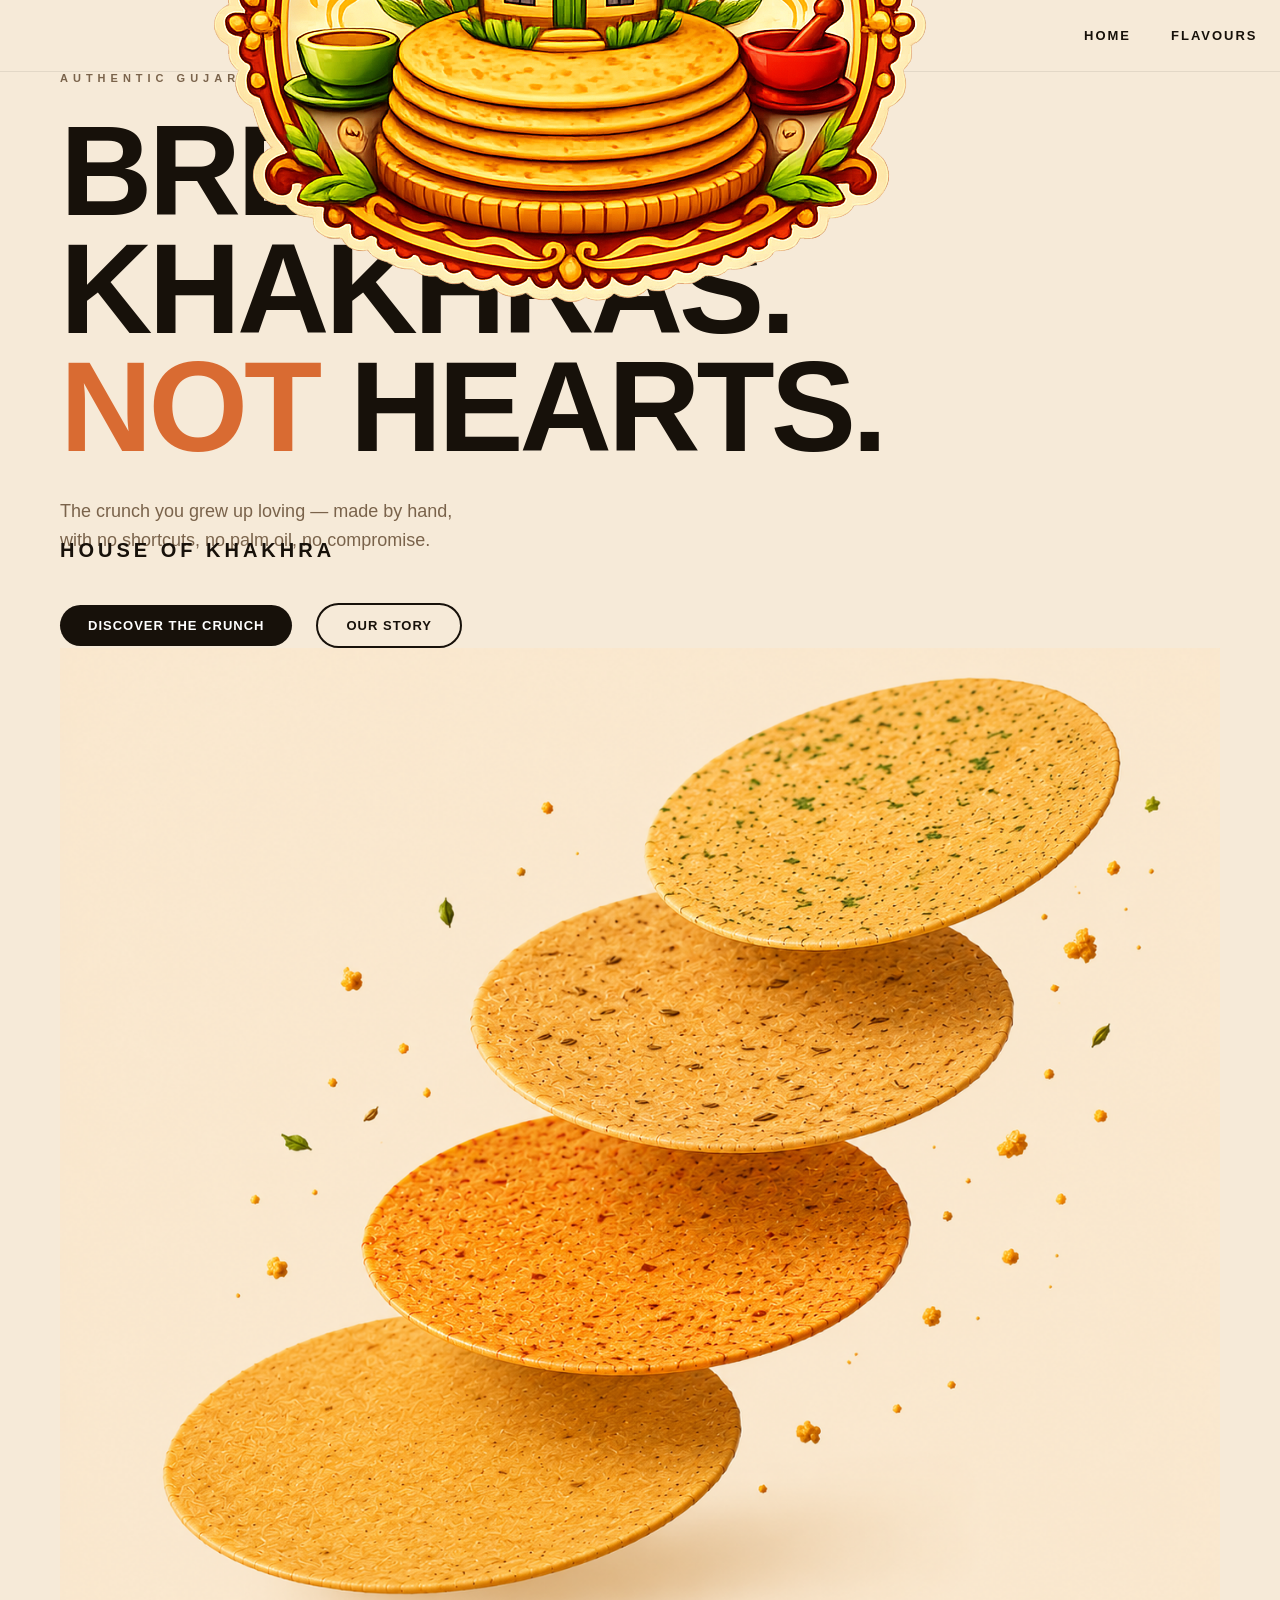
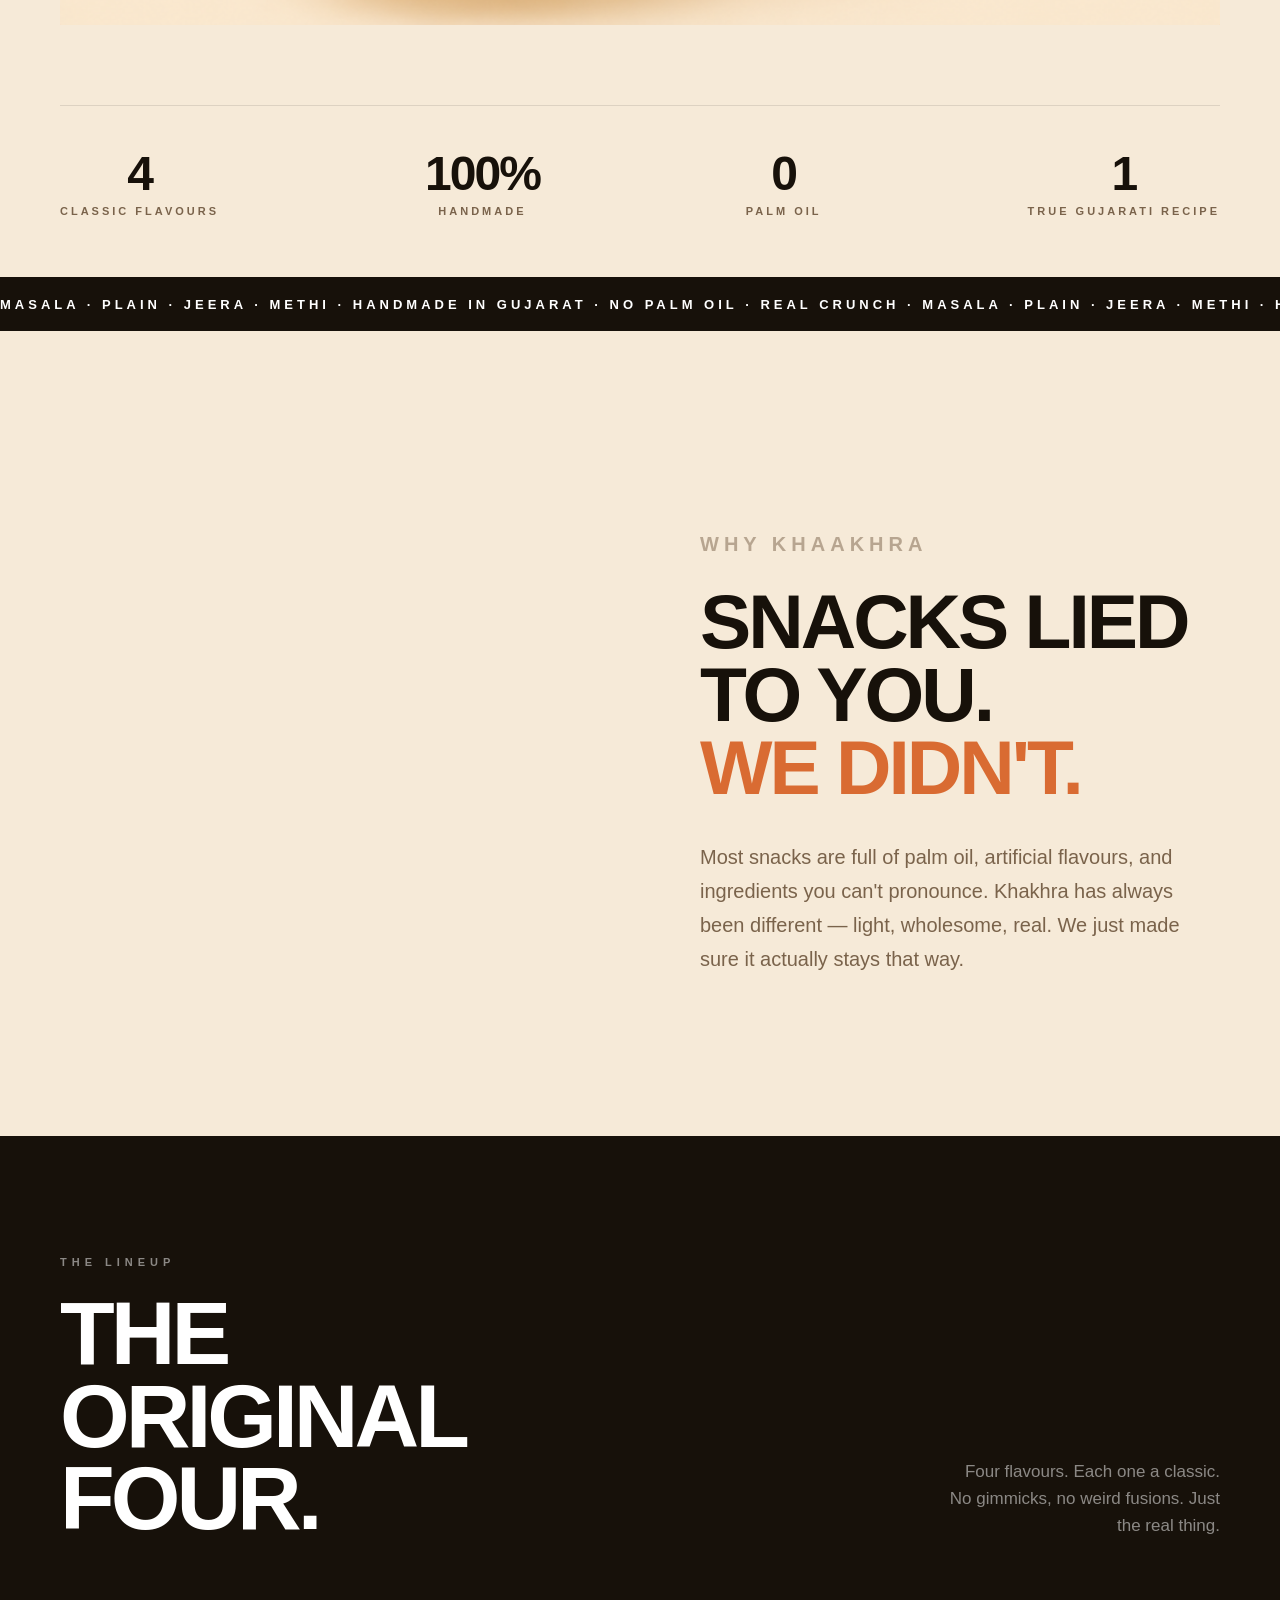
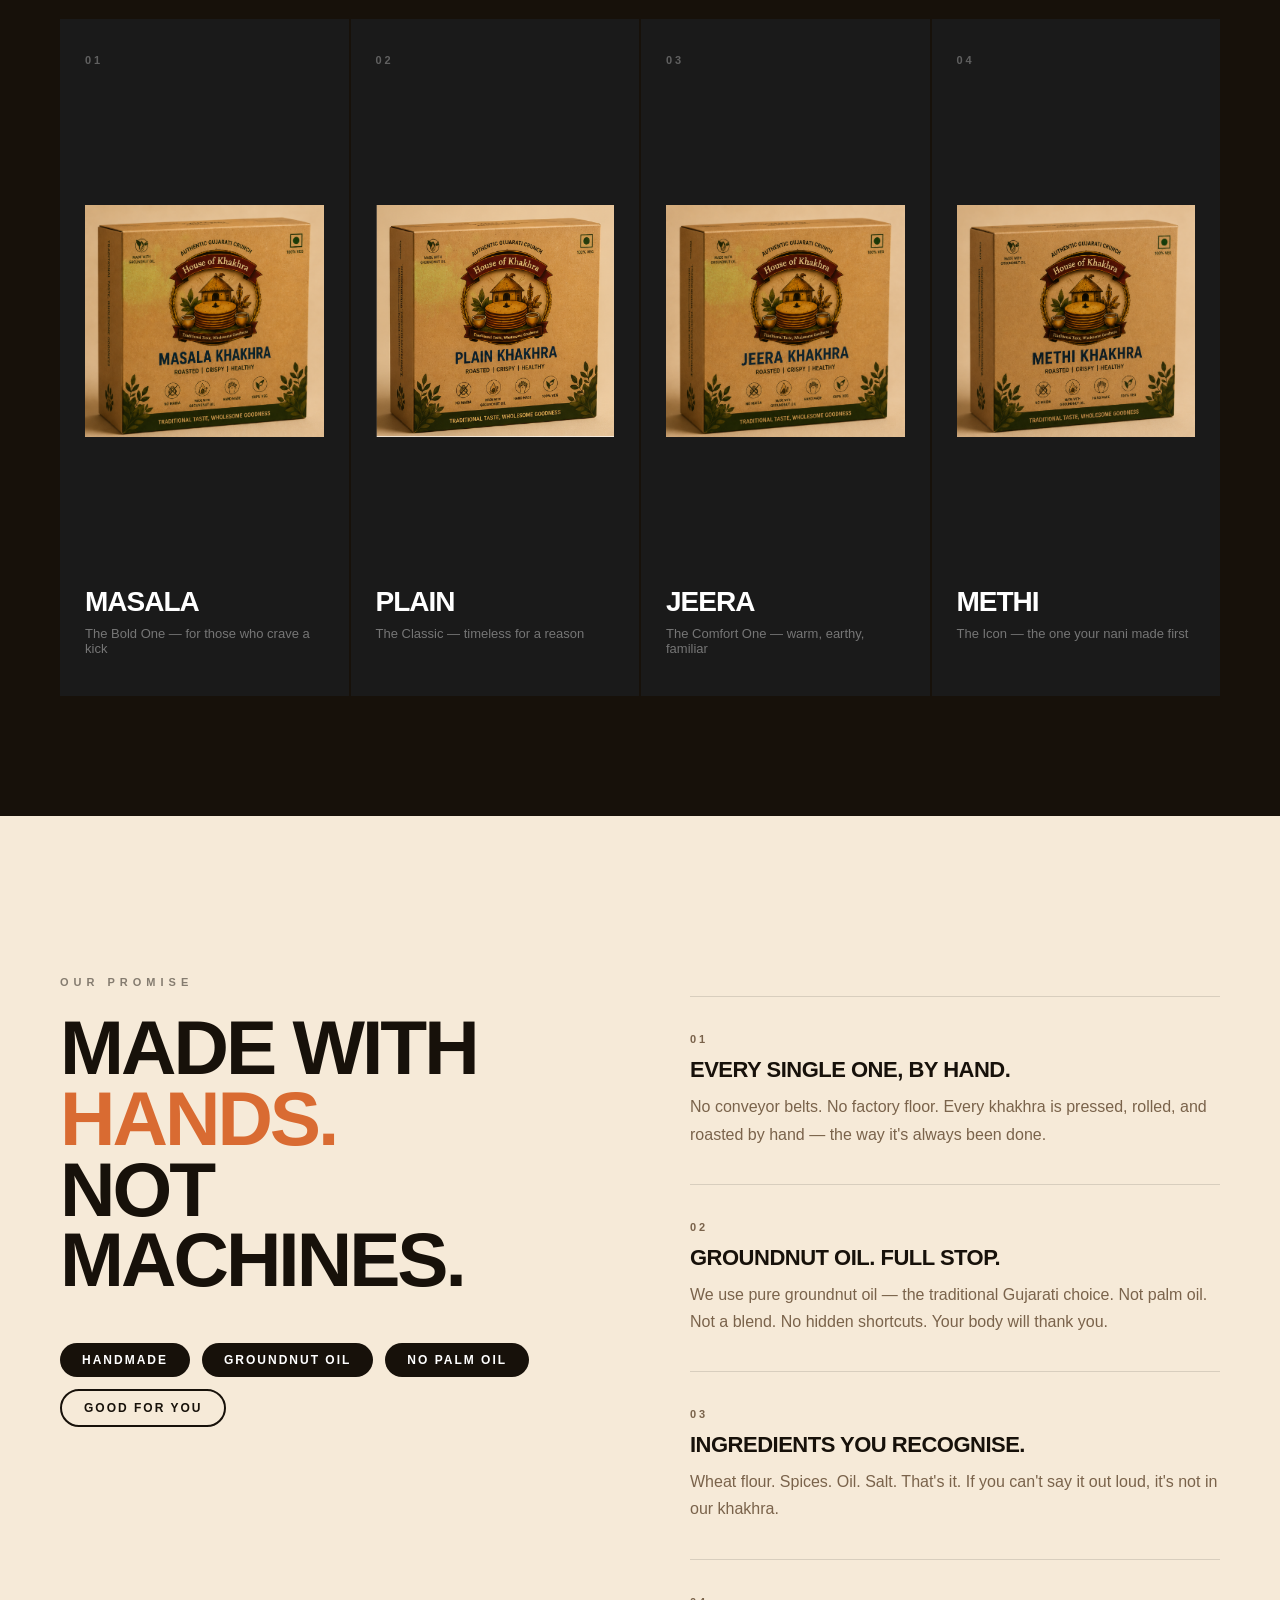
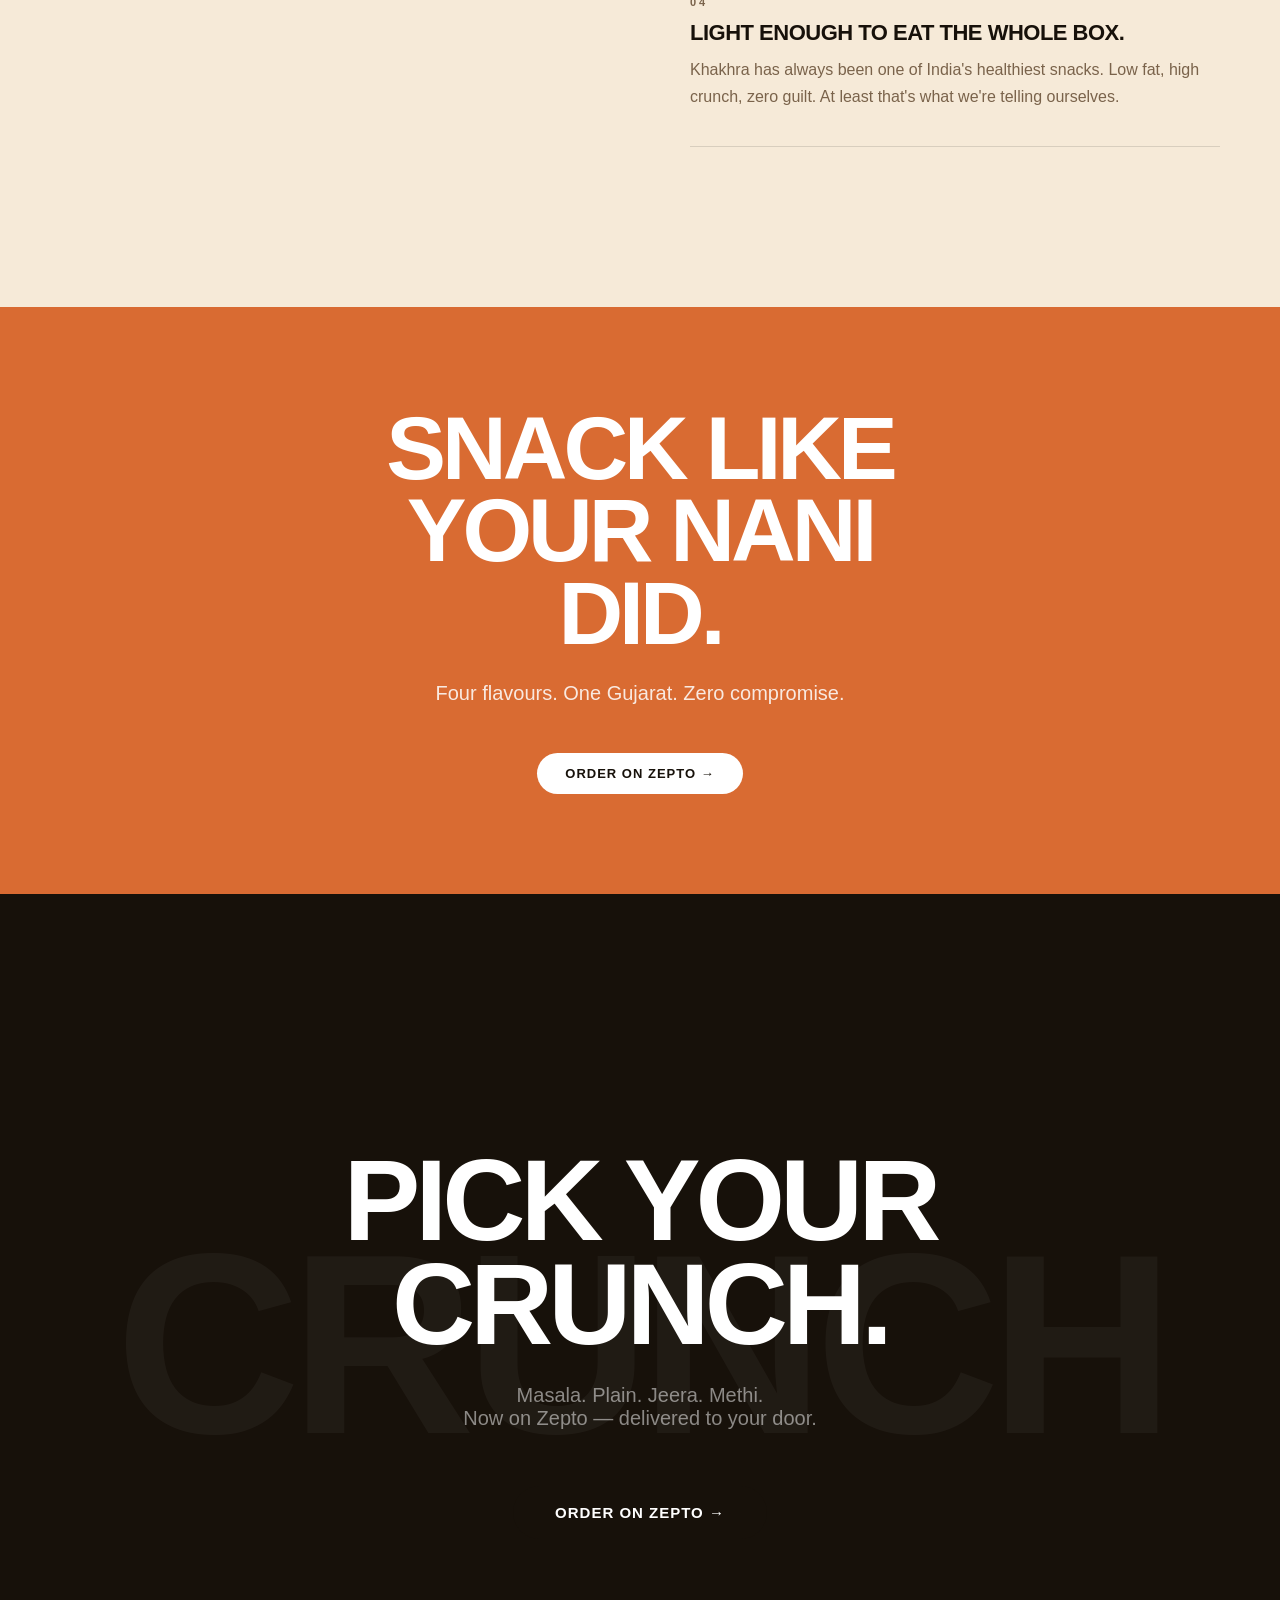
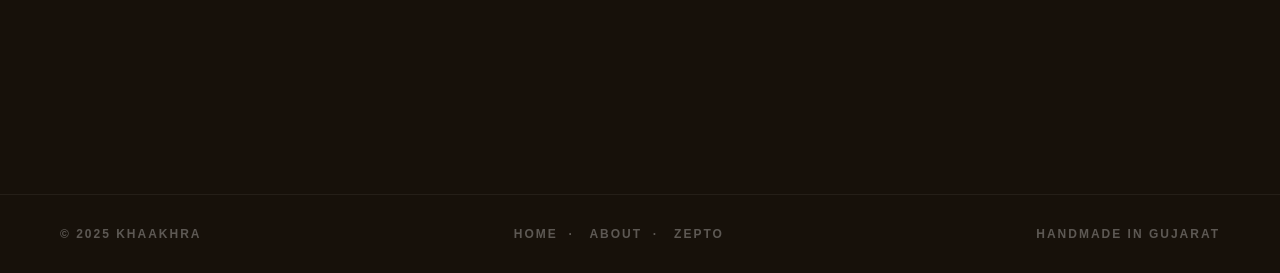
==== commit 70f9a57d: "Update index.html" ====
--- a/index.html
+++ b/index.html
@@ -15,8 +15,13 @@
 
 
 <!-- NAV -->
+<!-- NAV -->
 <nav>
-  <a class="nav-logo" href="index.html">KHAAKHRA</a>
+
+  <a class="nav-logo" href="index.html">
+      <img src="Images/logo.png" class="brand-logo">
+      <span>HOUSE OF KHAKHRA</span>
+  </a>
   <div class="nav-links">
     <a href="index.html">Home</a>
     <a href="#flavours">Flavours</a>
@@ -47,6 +52,11 @@
     <a class="btn" href="#flavours">Discover the Crunch</a>
     <a class="btn btn-outline" href="about.html">Our Story</a>
   </div>
+
+  <!-- FLOATING KHAKHRAS -->
+  <img 
+  src="Images/crispy.png" 
+  class="hero-khakhra">
 
   <div class="hero-bottom">
     <div class="hero-stat">
--- a/style.css
+++ b/style.css
@@ -301,7 +301,7 @@
 
 .flavour-card {
   background: #1a1a1a;
-  padding: 48px 32px 40px;
+  padding: 35px 25px 40px;
   position: relative;
   overflow: hidden;
   transition: background 0.3s;
@@ -321,22 +321,19 @@
 }
 
 .flavour-img {
+
   width: 100%;
-  height: 200px;
+
+  height: 430px;
+
   object-fit: contain;
+
   display: block;
-  margin-bottom: 32px;
+
+  margin: 10px auto 50px;
+
   transition: transform 0.4s ease;
-}
-
-.flavour-img-placeholder {
-  width: 100%;
-  height: 200px;
-  display: flex;
-  align-items: center;
-  justify-content: center;
-  margin-bottom: 32px;
-  font-size: 80px;
+
 }
 
 .flavour-name {
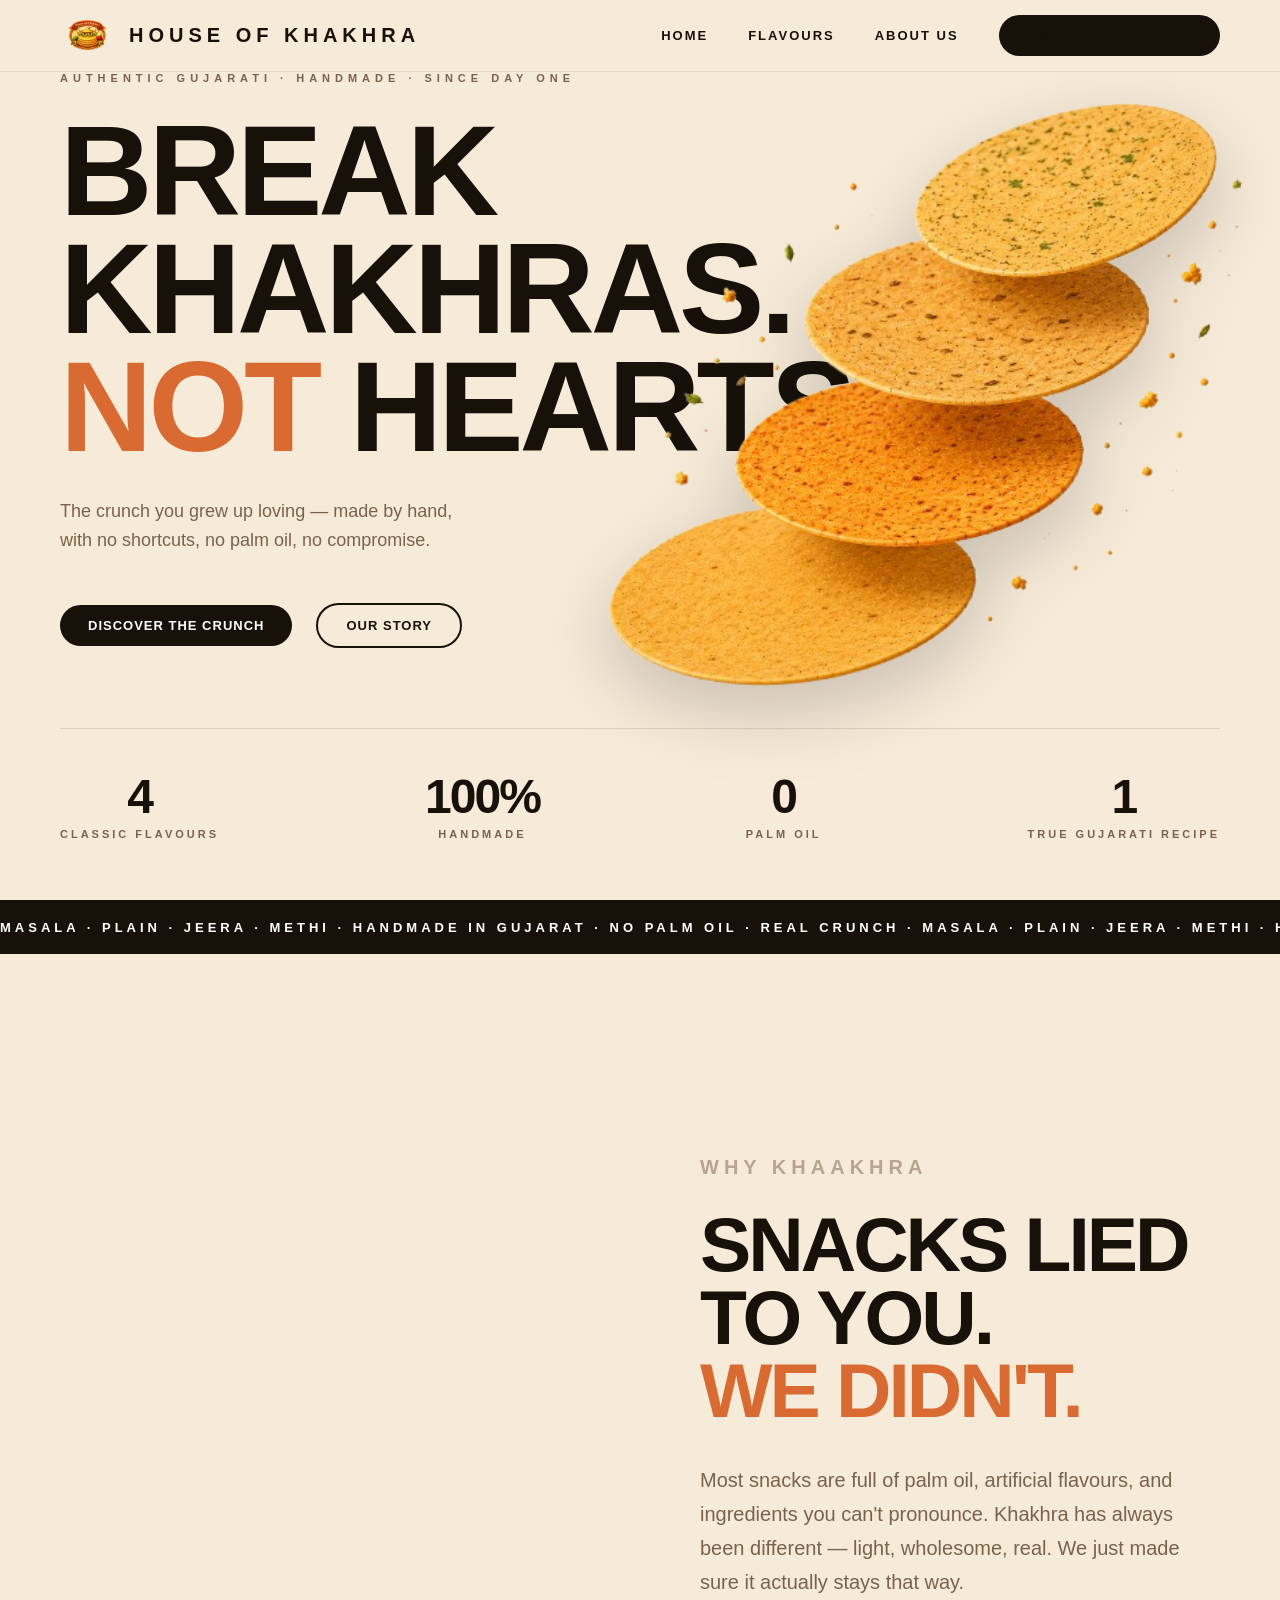
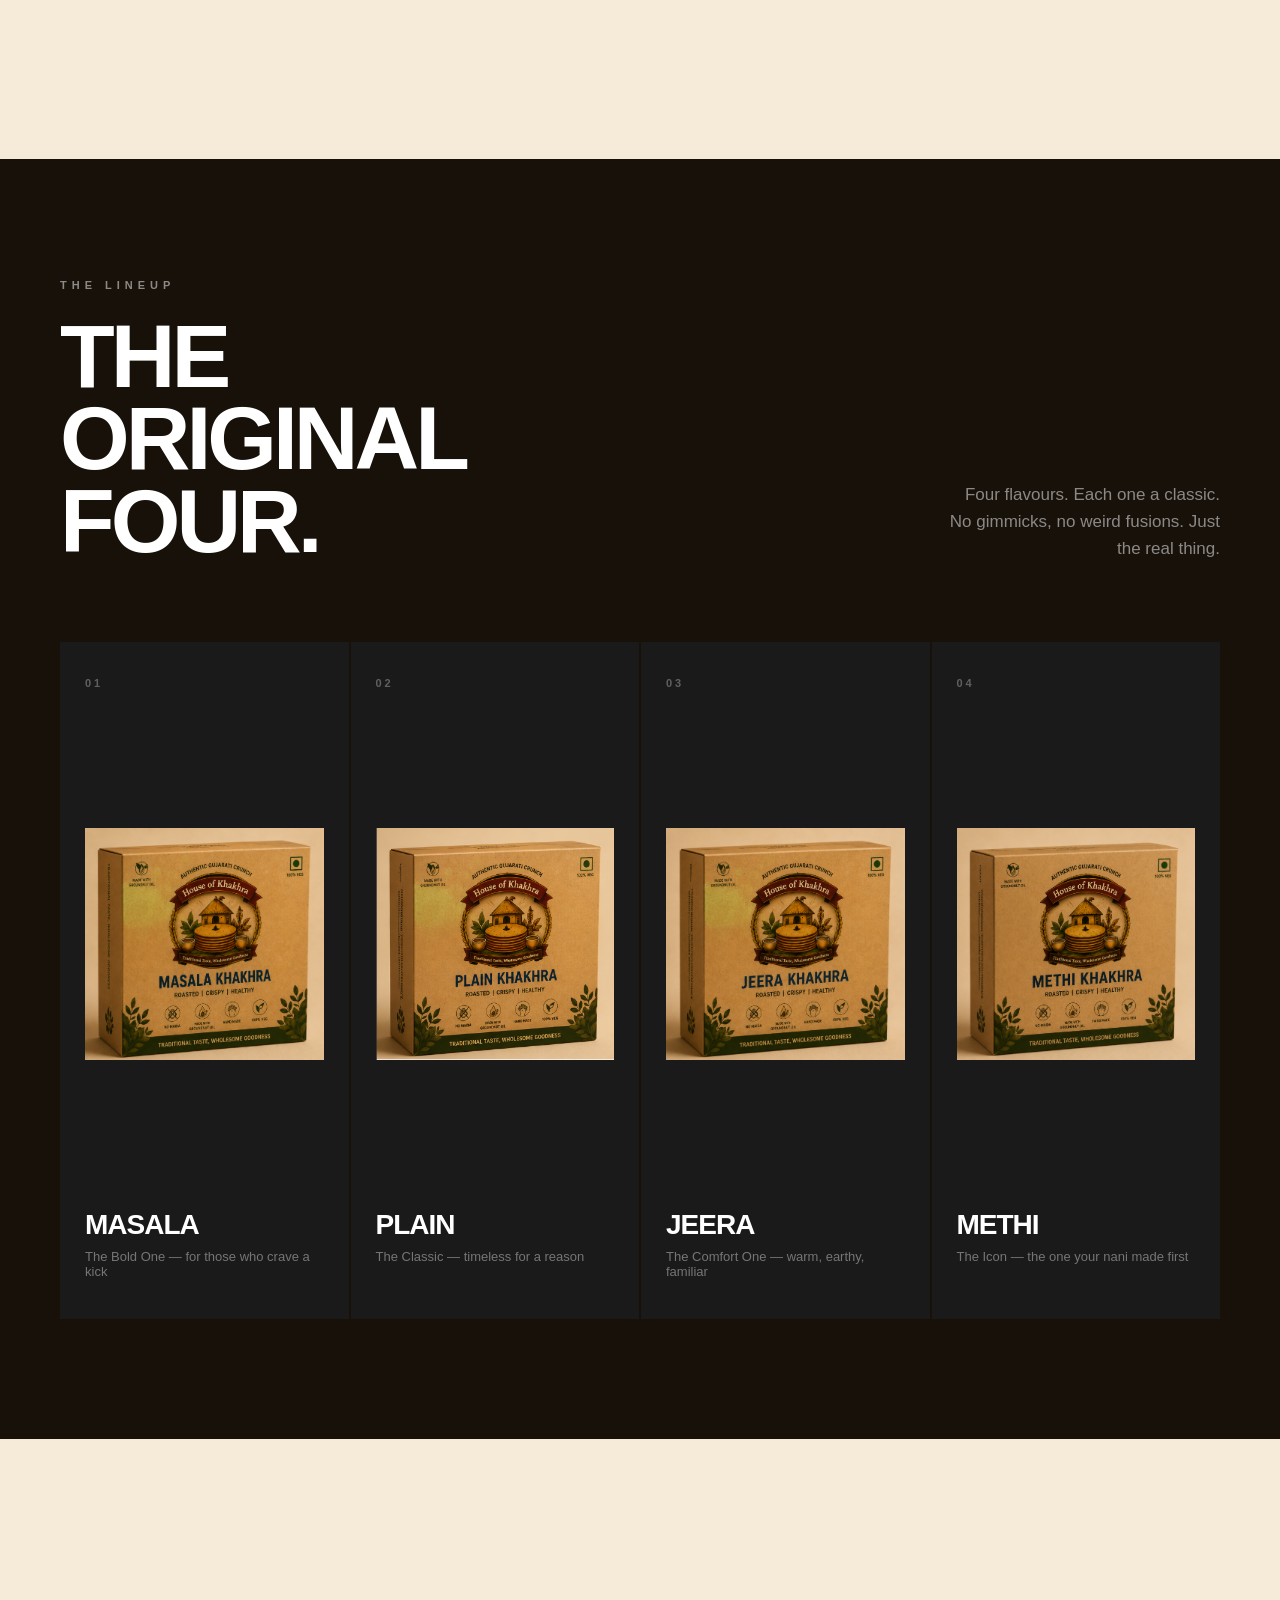
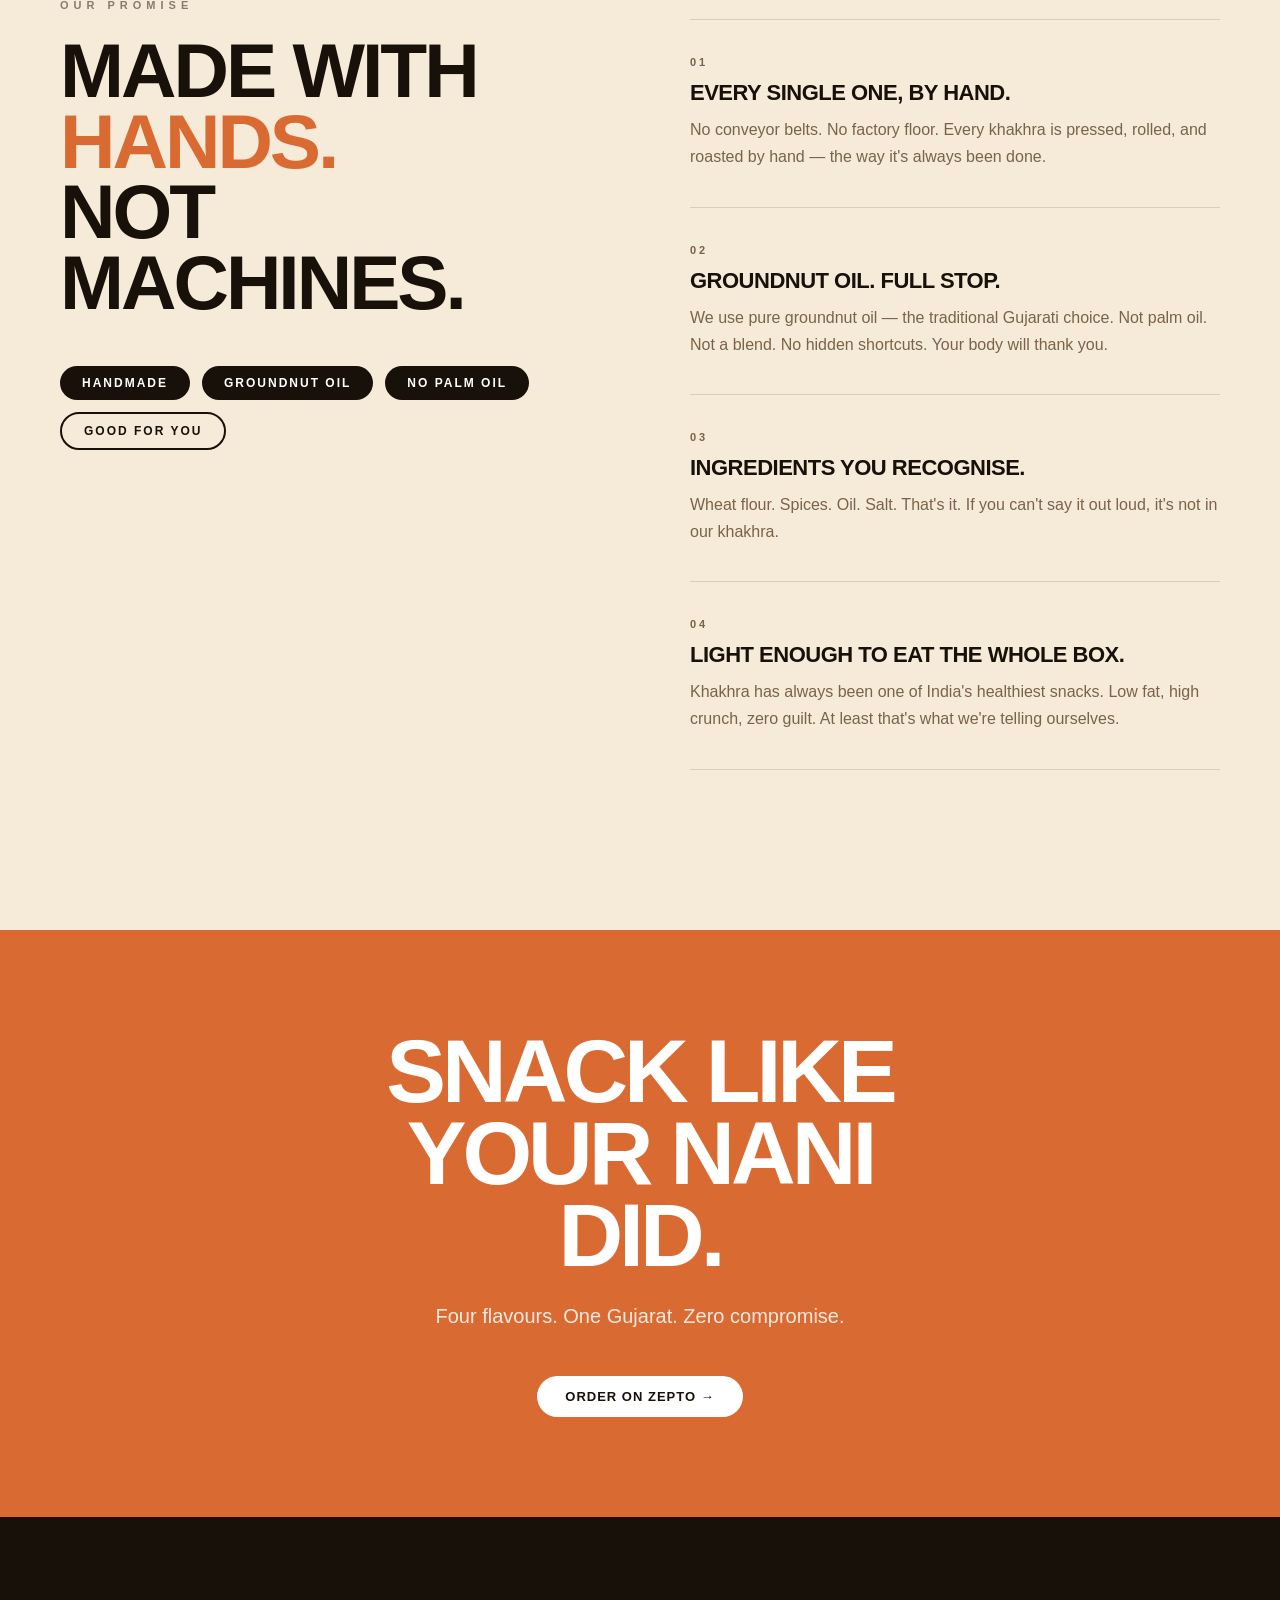
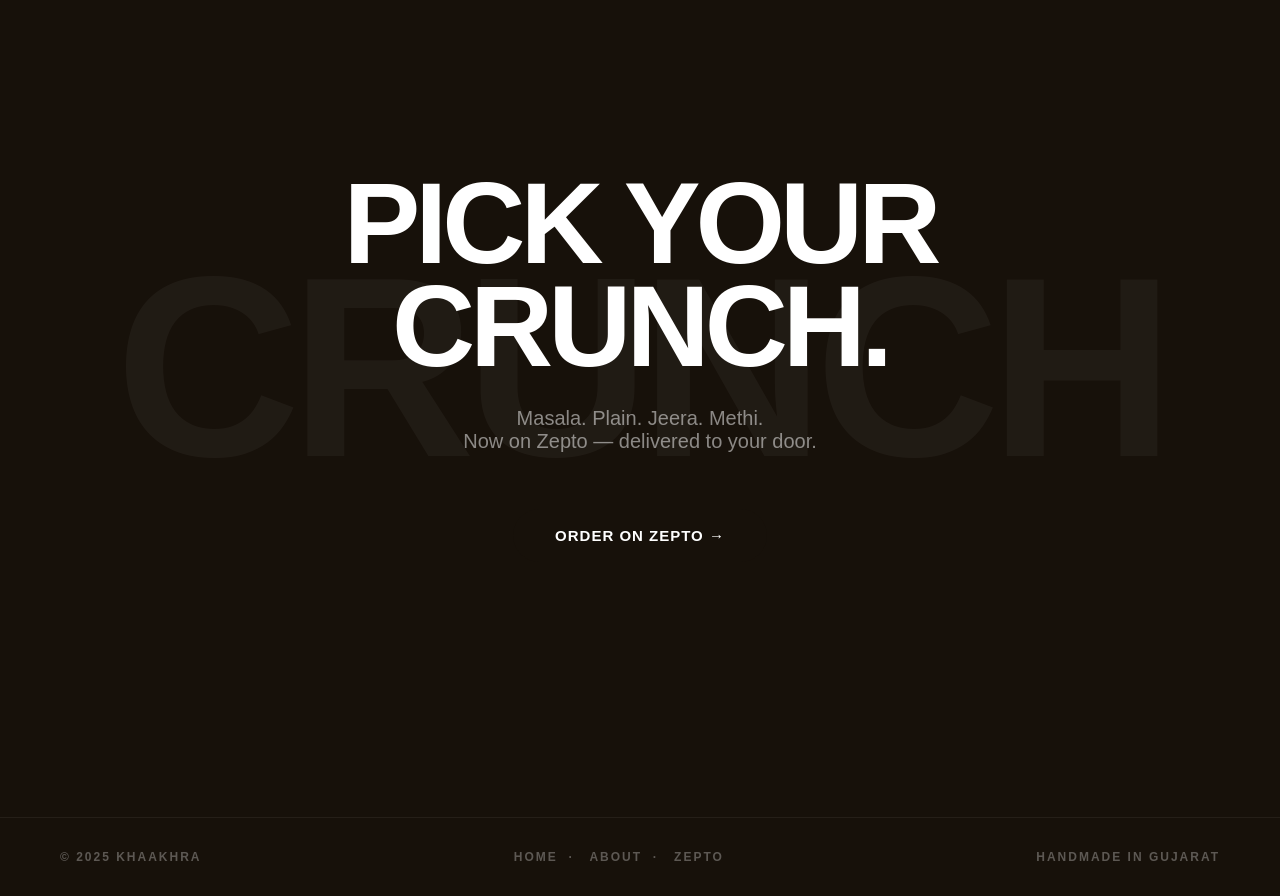
==== commit db06391e: "Update index.html" ====
--- a/index.html
+++ b/index.html
@@ -55,7 +55,7 @@
 
   <!-- FLOATING KHAKHRAS -->
   <img 
-  src="Images/crispy.png" 
+  src="Images/crispy1.png" 
   class="hero-khakhra">
 
   <div class="hero-bottom">
--- a/style.css
+++ b/style.css
@@ -11,16 +11,16 @@
   --accent: #D96B32;
   --mid: #7A634B;
 }
+
 html { scroll-behavior: smooth; }
 
 body {
-  background: #F6EAD8;
   background: var(--cream);
-  color: #17110A;
   color: var(--black);
-  font-family: Arial Black,
-    Arial, sans-serif;
-}
+  font-family: 'Arial Black', Arial, Helvetica, sans-serif;
+  overflow-x: hidden;
+}
+
 
 /* ── NAV ── */
 
@@ -39,11 +39,26 @@
 }
 
 .nav-logo {
+  display: flex;
+  align-items: center;
+  gap: 14px;
   font-size: 20px;
   font-weight: 900;
   letter-spacing: 4px;
   color: var(--black);
   text-decoration: none;
+}
+
+.brand-logo {
+  width: 55px;
+  height: 55px;
+  object-fit: contain;
+}
+
+.nav-logo span {
+  font-size: 20px;
+  font-weight: 900;
+  letter-spacing: 5px;
 }
 
 .nav-links {
@@ -157,13 +172,6 @@
   align-items: center;
   gap: 24px;
   margin-top: 48px;
-}
-
-.hero-scroll-hint {
-  font-size: 11px;
-  letter-spacing: 3px;
-  text-transform: uppercase;
-  color: var(--mid);
 }
 
 .hero-bottom {
@@ -195,6 +203,33 @@
   margin-top: 4px;
 }
 
+
+/* ── FLOATING HERO KHAKHRA — BUG FIXED ── */
+.hero-khakhra {
+
+  position:absolute;
+
+  width:55%;
+  height:620px;
+
+  right:0px;
+  top:85px;
+
+  object-fit:cover;
+  object-position:right center;
+
+  transform:none !important;
+  animation:none !important;
+
+  filter:
+  drop-shadow(0px 25px 35px rgba(0,0,0,.18));
+
+  pointer-events:none;
+
+}
+
+/* ── MARQUEE ── */
+
 .hero-marquee-wrap {
   background: var(--black);
   color: white;
@@ -214,7 +249,7 @@
 
 @keyframes marquee {
   from { transform: translateX(0); }
-  to { transform: translateX(-50%); }
+  to   { transform: translateX(-50%); }
 }
 
 
@@ -321,19 +356,12 @@
 }
 
 .flavour-img {
-
   width: 100%;
-
   height: 430px;
-
   object-fit: contain;
-
   display: block;
-
   margin: 10px auto 50px;
-
   transition: transform 0.4s ease;
-
 }
 
 .flavour-name {
@@ -714,8 +742,15 @@
 
 @media (max-width: 900px) {
   nav { padding: 0 24px; }
+  .nav-logo span { font-size: 14px; letter-spacing: 2px; }
+  .brand-logo { width: 40px; height: 40px; }
   .hero { padding: 72px 24px 0; }
   .hero-headline { font-size: 60px; letter-spacing: -3px; }
+  .hero-khakhra { width: 70%; top: auto; bottom: 0; transform: rotate(-10deg); }
+  @keyframes khakhraFloat {
+    0%, 100% { transform: rotate(-10deg); }
+    50%       { transform: translateY(-20px) rotate(-10deg); }
+  }
   .statement { padding: 100px 24px; }
   .flavours { padding: 80px 24px; }
   .flavour-grid { grid-template-columns: repeat(2, 1fr); }
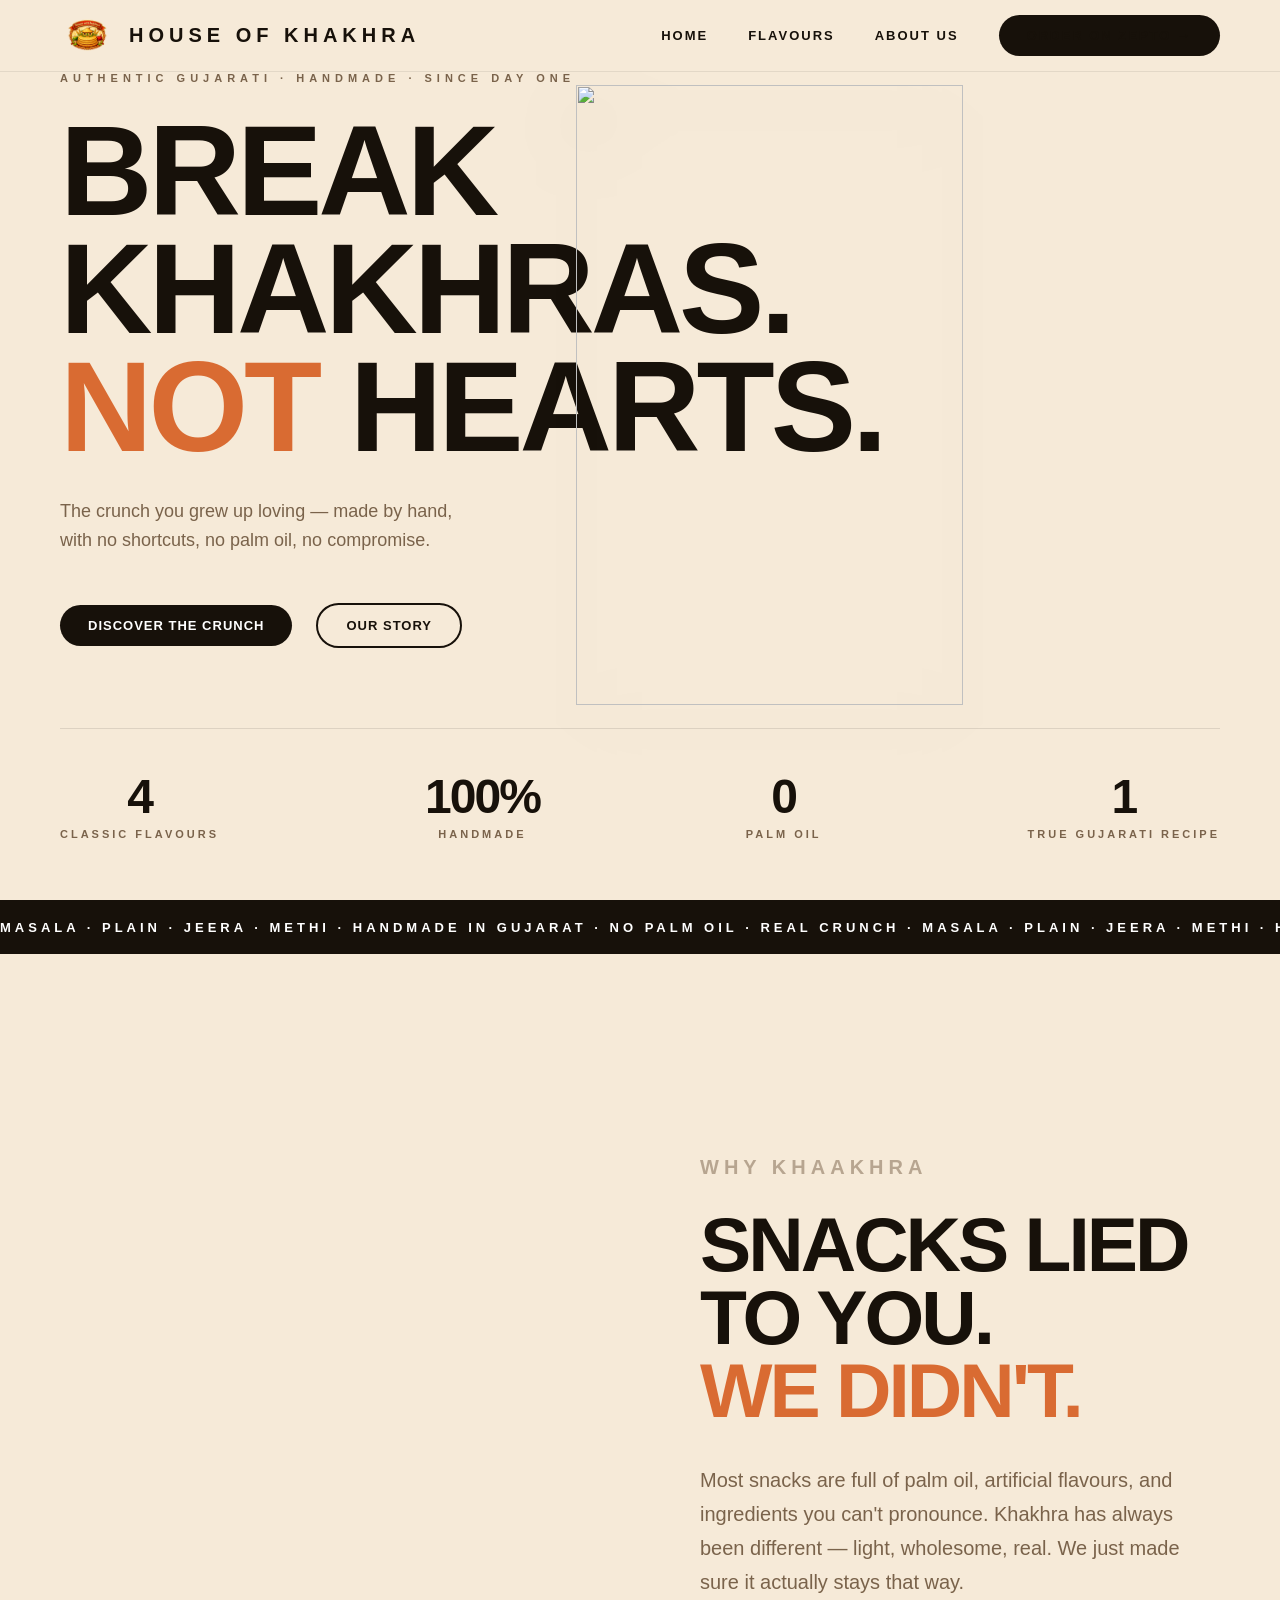
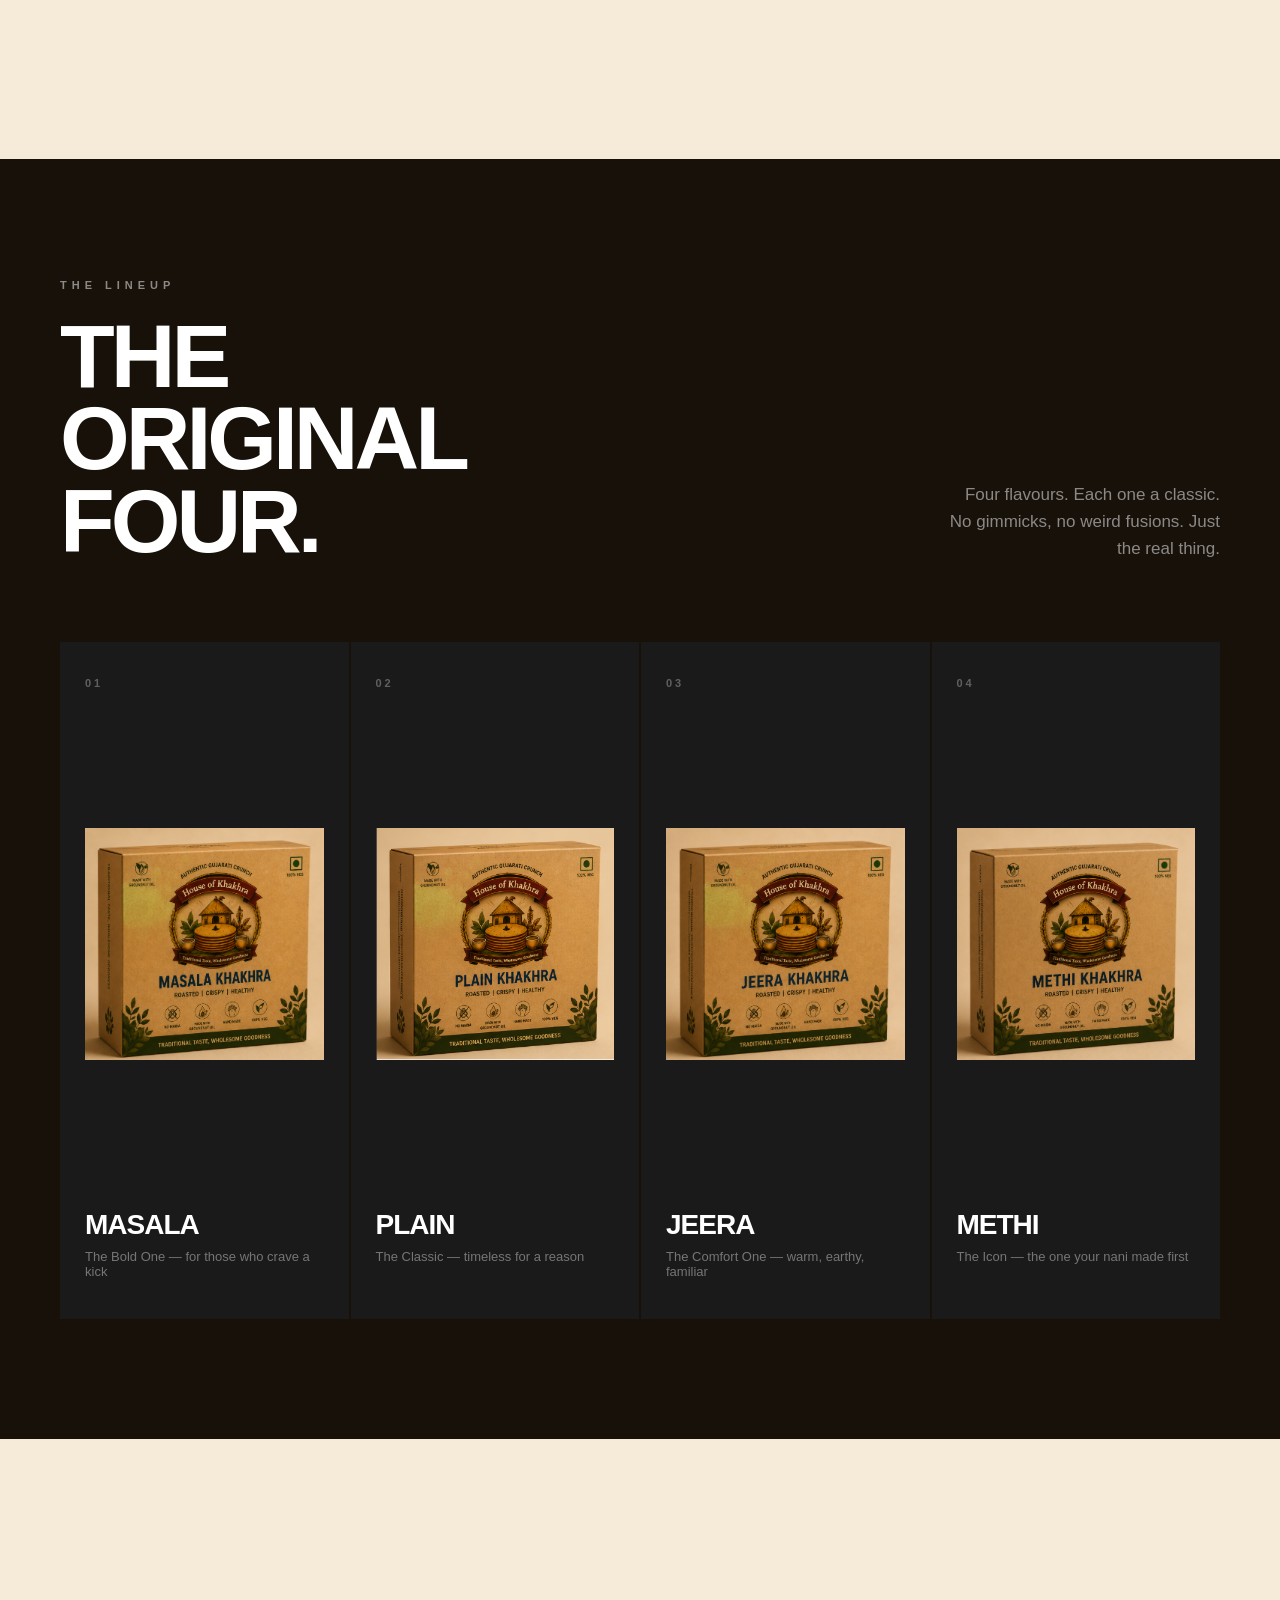
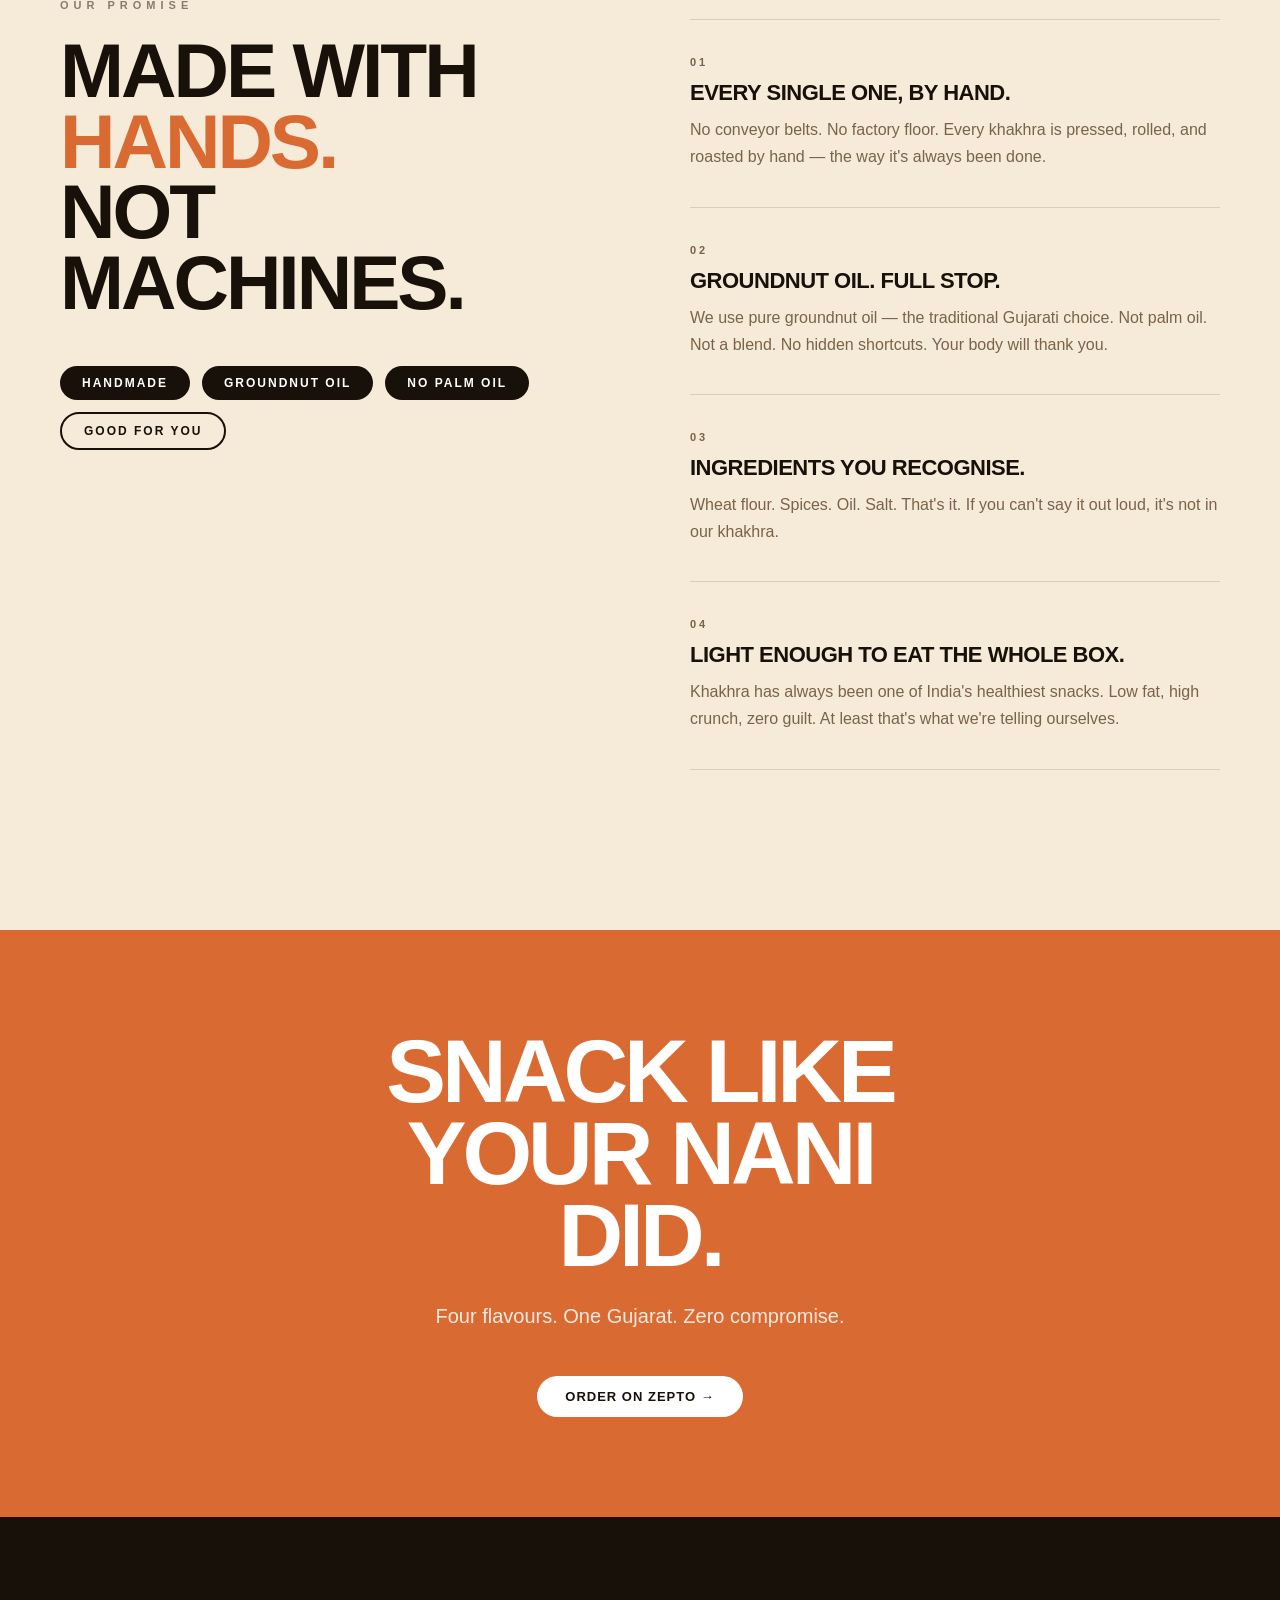
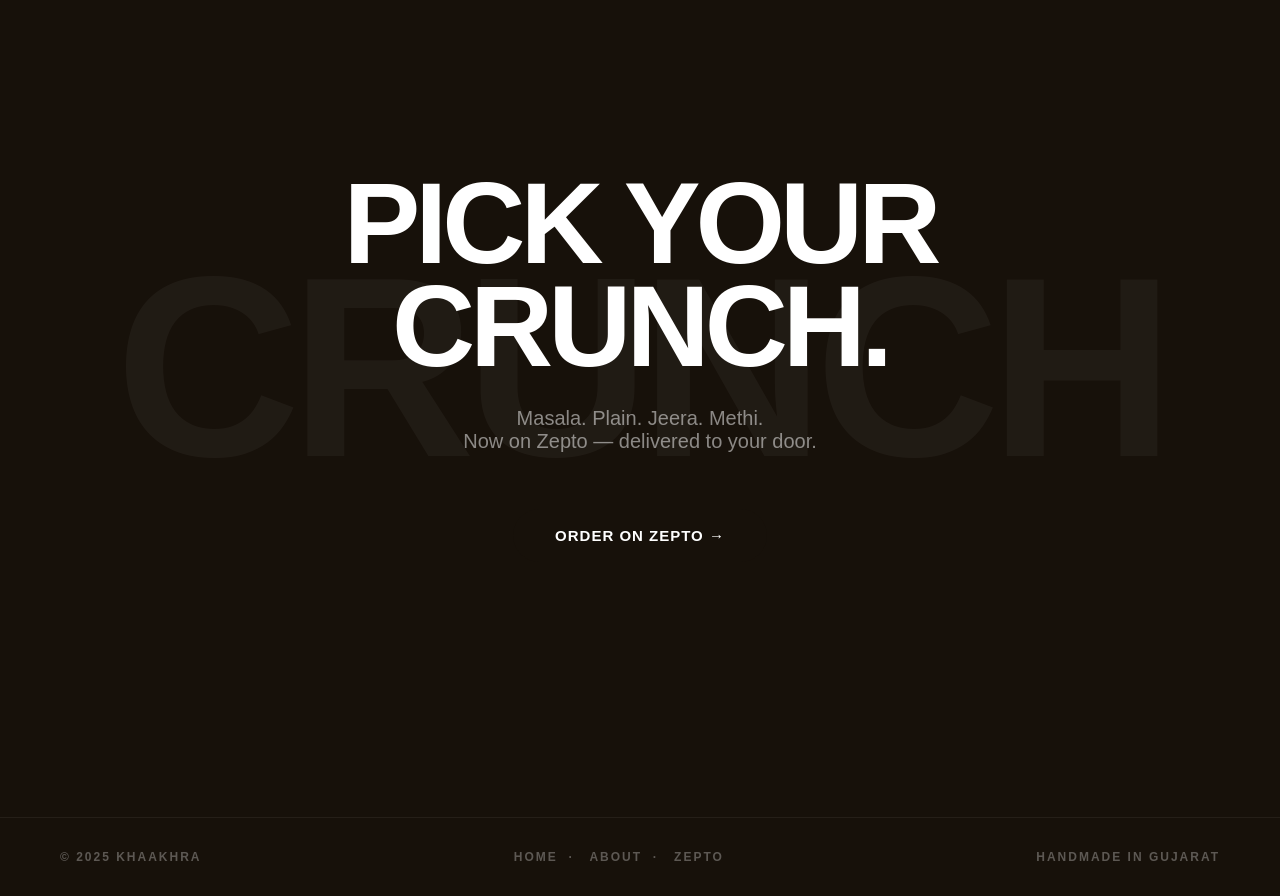
==== commit eb941f5f: "Update index.html" ====
--- a/index.html
+++ b/index.html
@@ -55,7 +55,7 @@
 
   <!-- FLOATING KHAKHRAS -->
   <img 
-  src="Images/crispy1.png" 
+  src="Images/crispy2.png" 
   class="hero-khakhra">
 
   <div class="hero-bottom">
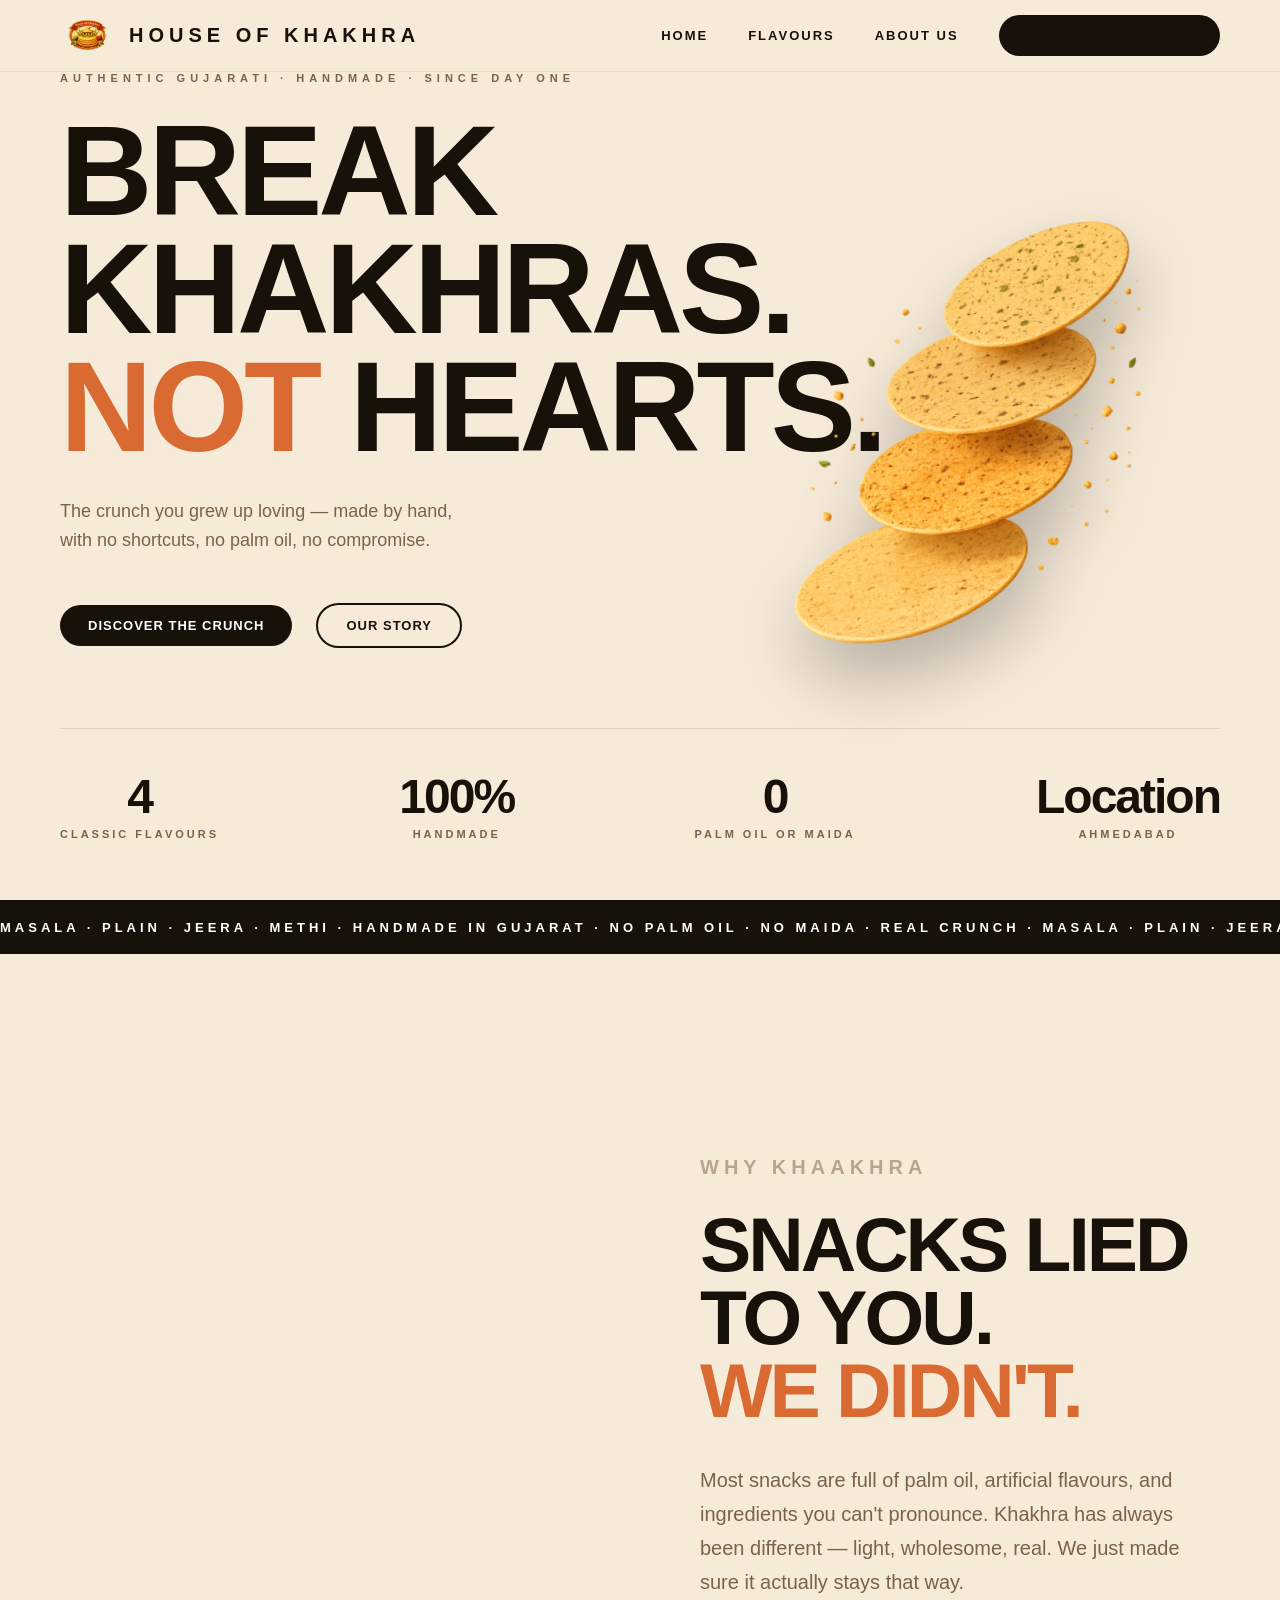
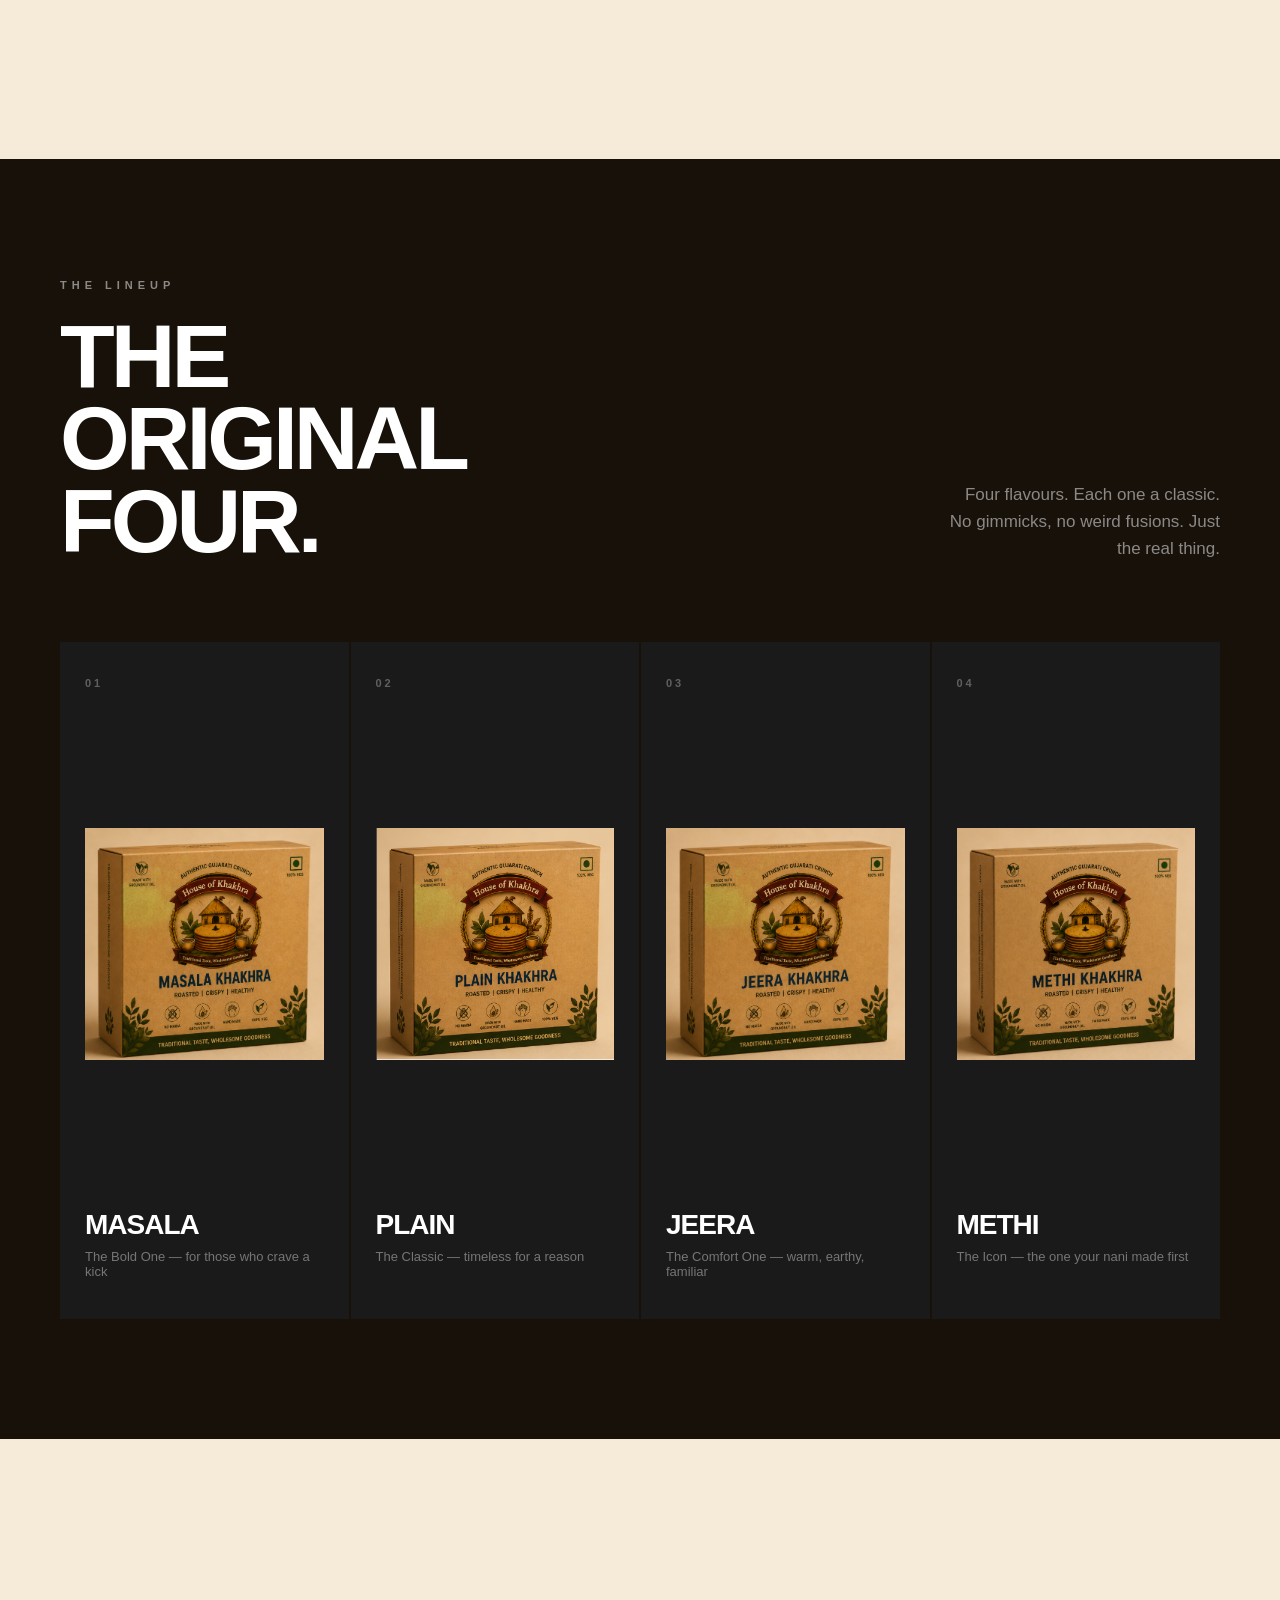
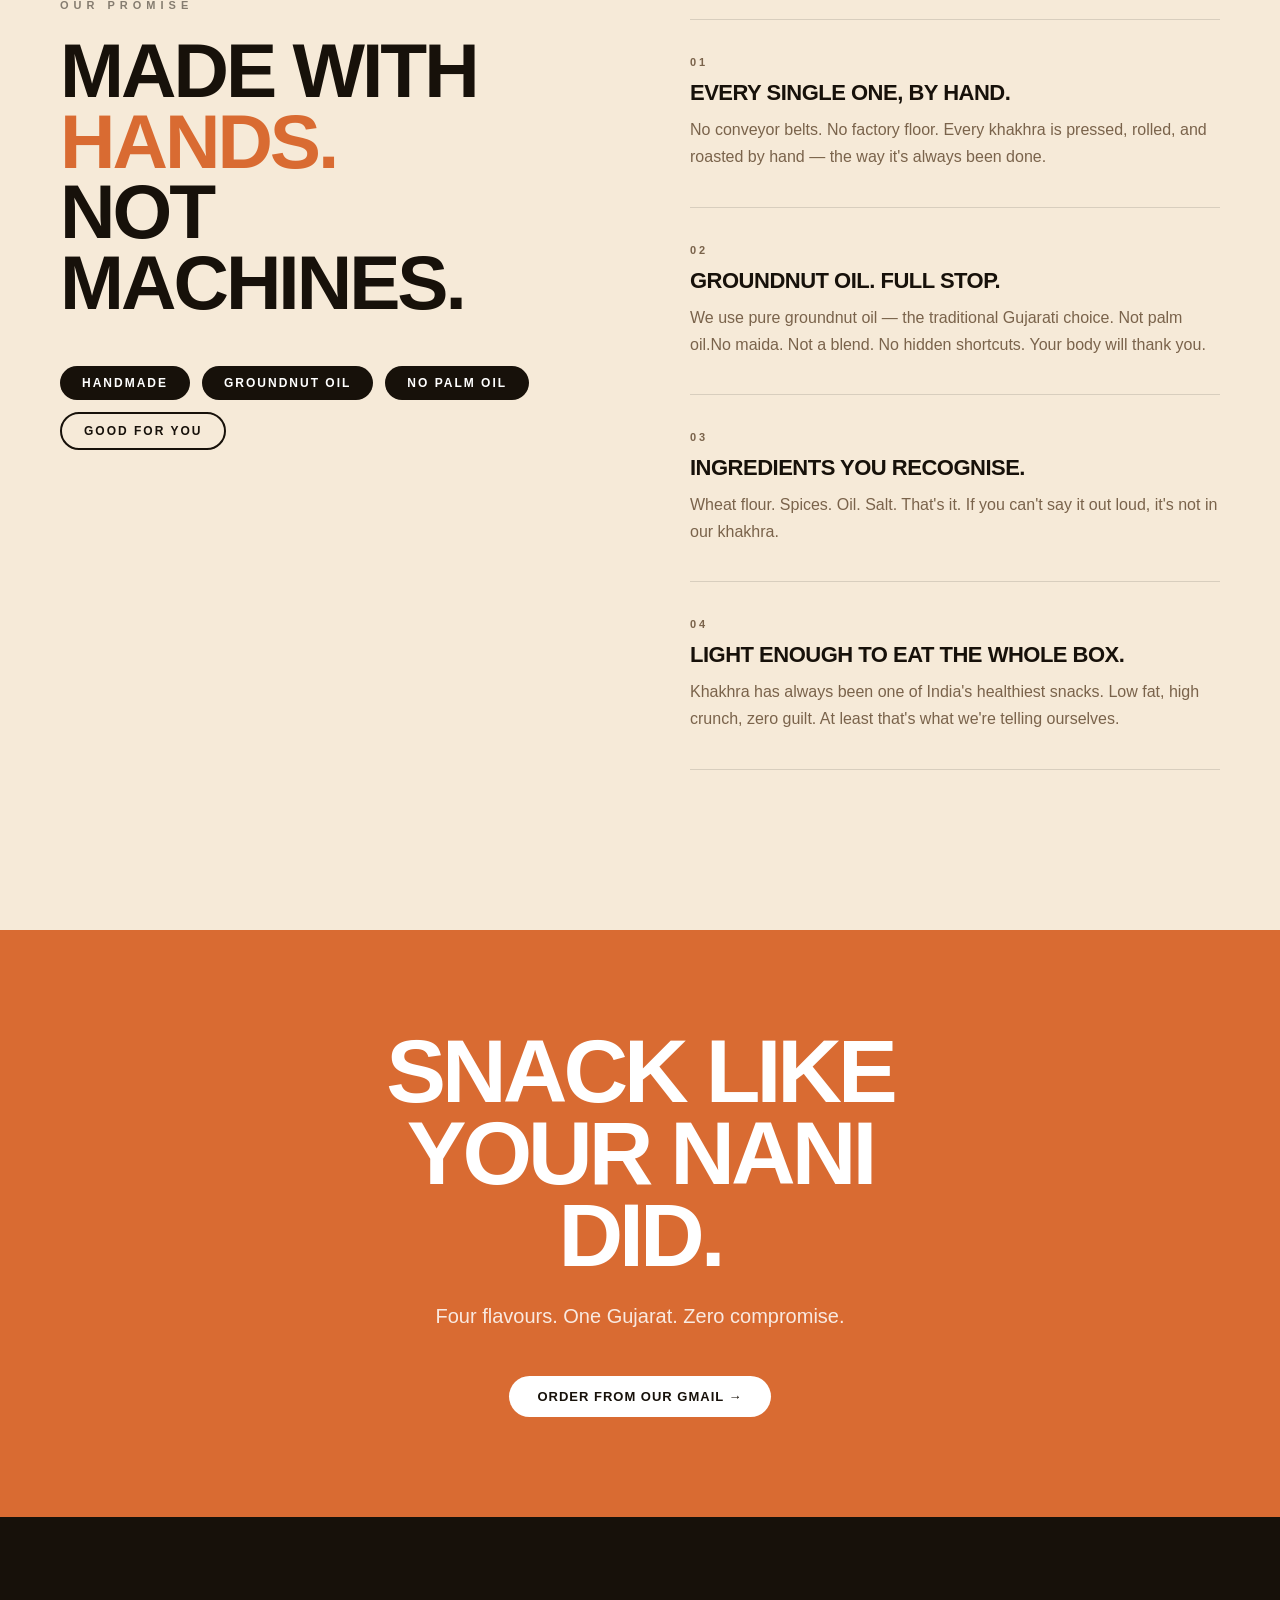
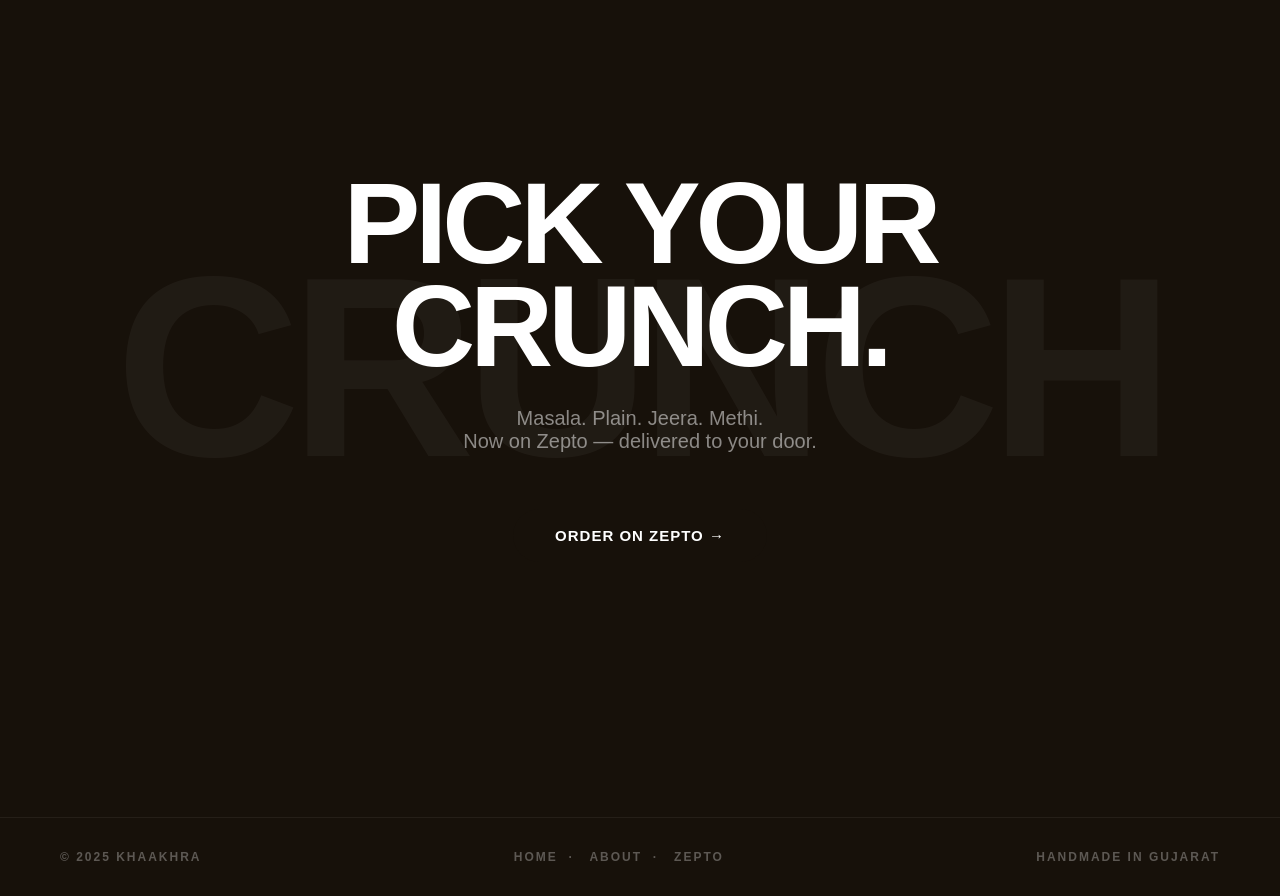
==== commit c7dc03ad: "Update index.html" ====
--- a/index.html
+++ b/index.html
@@ -7,7 +7,7 @@
 </style>
   <meta charset="UTF-8">
   <meta name="viewport" content="width=device-width, initial-scale=1.0">
-  <title>KHAAKHRA — Break Khakhras. Not Hearts.</title>
+  <title>The House Of Khakhra.</title>
   <link rel="stylesheet" href="style.css?v=2">
 </head>
 
@@ -69,11 +69,11 @@
     </div>
     <div class="hero-stat">
       <div class="hero-stat-num">0</div>
-      <div class="hero-stat-label">Palm Oil</div>
-    </div>
-    <div class="hero-stat">
-      <div class="hero-stat-num">1</div>
-      <div class="hero-stat-label">True Gujarati Recipe</div>
+      <div class="hero-stat-label">Palm Oil OR MAIDA</div>
+    </div>
+    <div class="hero-stat">
+      <div class="hero-stat-num">Location</div>
+      <div class="hero-stat-label">Ahmedabad</div>
     </div>
   </div>
 
@@ -83,7 +83,7 @@
 <!-- MARQUEE STRIP -->
 <div class="hero-marquee-wrap">
   <span class="hero-marquee">
-    MASALA · PLAIN · JEERA · METHI · HANDMADE IN GUJARAT · NO PALM OIL · REAL CRUNCH · MASALA · PLAIN · JEERA · METHI · HANDMADE IN GUJARAT · NO PALM OIL · REAL CRUNCH · MASALA · PLAIN · JEERA · METHI · HANDMADE IN GUJARAT · NO PALM OIL · REAL CRUNCH · MASALA · PLAIN · JEERA · METHI · HANDMADE IN GUJARAT · NO PALM OIL · REAL CRUNCH ·&nbsp;
+    MASALA · PLAIN · JEERA · METHI · HANDMADE IN GUJARAT · NO PALM OIL · NO MAIDA · REAL CRUNCH · MASALA · PLAIN · JEERA · METHI · HANDMADE IN GUJARAT · NO PALM OIL · REAL CRUNCH · MASALA · PLAIN · JEERA · METHI · HANDMADE IN GUJARAT · NO PALM OIL · REAL CRUNCH · MASALA · PLAIN · JEERA · METHI · HANDMADE IN GUJARAT · NO PALM OIL · REAL CRUNCH ·&nbsp;
   </span>
 </div>
 
@@ -213,7 +213,7 @@
         <h3>Groundnut oil. Full stop.</h3>
         <p>
           We use pure groundnut oil — the traditional Gujarati choice.
-          Not palm oil. Not a blend. No hidden shortcuts.
+          Not palm oil.No maida. Not a blend. No hidden shortcuts.
           Your body will thank you.
         </p>
       </div>
@@ -252,7 +252,7 @@
     did.
   </h2>
   <p>Four flavours. One Gujarat. Zero compromise.</p>
-  <a class="btn btn-white" href="https://www.zepto.com" target="_blank">Order on Zepto →</a>
+  <a class="btn btn-white" href="https://mail.google.com/mail/u/0/#inbox?compose=CllgCHrjDZjldVFxTpJqHCGrLKqRNLKMJxRfgGcqMDznHscdWndmgMscGgtDhZLrbWSXSbhLxvq" target="_blank">Order From Our Gmail →</a>
 </section>
 
 
--- a/style.css
+++ b/style.css
@@ -184,9 +184,7 @@
   padding-top: 40px;
 }
 
-.hero-stat {
-  text-align: center;
-}
+.hero-stat { text-align: center; }
 
 .hero-stat-num {
   font-size: 48px;
@@ -203,30 +201,24 @@
   margin-top: 4px;
 }
 
-
-/* ── FLOATING HERO KHAKHRA — BUG FIXED ── */
+/* ── FLOATING HERO KHAKHRA ── */
+
 .hero-khakhra {
-
-  position:absolute;
-
-  width:55%;
-  height:620px;
-
-  right:0px;
-  top:85px;
-
-  object-fit:cover;
-  object-position:right center;
-
-  transform:none !important;
-  animation:none !important;
-
-  filter:
-  drop-shadow(0px 25px 35px rgba(0,0,0,.18));
-
-  pointer-events:none;
-
-}
+  position: absolute;
+  width: 52%;
+  right: 0;
+  top: 50%;
+  transform: translateY(-50%) rotate(-10deg);
+  filter: drop-shadow(0px 35px 35px rgba(0,0,0,.25));
+  animation: khakhraFloat 4s ease-in-out infinite;
+  pointer-events: none;
+}
+
+@keyframes khakhraFloat {
+  0%, 100% { transform: translateY(-50%) rotate(-10deg); }
+  50%       { transform: translateY(calc(-50% - 25px)) rotate(-10deg); }
+}
+
 
 /* ── MARQUEE ── */
 
@@ -261,9 +253,7 @@
   justify-content: flex-end;
 }
 
-.statement-inner {
-  max-width: 780px;
-}
+.statement-inner { max-width: 780px; }
 
 .statement h2 {
   font-size: clamp(40px, 6vw, 80px);
@@ -273,9 +263,7 @@
   line-height: 0.95;
 }
 
-.statement h2 span {
-  color: var(--accent);
-}
+.statement h2 span { color: var(--accent); }
 
 .statement p {
   font-family: Arial, Helvetica, sans-serif;
@@ -344,7 +332,6 @@
 }
 
 .flavour-card:hover { background: #222; }
-
 .flavour-card:hover .flavour-img { transform: scale(1.06) rotate(-3deg); }
 
 .flavour-num {
@@ -393,9 +380,7 @@
 
 /* ── PROMISE ── */
 
-.promise {
-  padding: 160px 60px;
-}
+.promise { padding: 160px 60px; }
 
 .promise-grid {
   display: grid;
@@ -441,9 +426,7 @@
   color: var(--black);
 }
 
-.promise-right {
-  padding-top: 20px;
-}
+.promise-right { padding-top: 20px; }
 
 .promise-item {
   border-top: 1px solid rgba(0,0,0,0.12);
@@ -500,9 +483,7 @@
   opacity: 0.85;
 }
 
-.crunch-strip .btn-white {
-  margin-top: 48px;
-}
+.crunch-strip .btn-white { margin-top: 48px; }
 
 
 /* ── END / ORDER ── */
@@ -641,13 +622,8 @@
   opacity: 0.7;
 }
 
-.about-values {
-  padding: 160px 60px;
-}
-
-.about-values-header {
-  margin-bottom: 100px;
-}
+.about-values { padding: 160px 60px; }
+.about-values-header { margin-bottom: 100px; }
 
 .about-values-header h2 {
   font-size: clamp(48px, 7vw, 96px);
@@ -738,27 +714,68 @@
 }
 
 
-/* ── RESPONSIVE ── */
+/* ══════════════════════════════
+   TABLET  (max 900px)
+══════════════════════════════ */
 
 @media (max-width: 900px) {
-  nav { padding: 0 24px; }
-  .nav-logo span { font-size: 14px; letter-spacing: 2px; }
-  .brand-logo { width: 40px; height: 40px; }
-  .hero { padding: 72px 24px 0; }
-  .hero-headline { font-size: 60px; letter-spacing: -3px; }
-  .hero-khakhra { width: 70%; top: auto; bottom: 0; transform: rotate(-10deg); }
-  @keyframes khakhraFloat {
-    0%, 100% { transform: rotate(-10deg); }
-    50%       { transform: translateY(-20px) rotate(-10deg); }
-  }
+
+  nav {
+    padding: 0 24px;
+  }
+
+  .nav-logo span {
+    font-size: 14px;
+    letter-spacing: 2px;
+  }
+
+  .brand-logo {
+    width: 40px;
+    height: 40px;
+  }
+
+  .hero {
+    padding: 72px 24px 0;
+  }
+
+  .hero-headline {
+    font-size: 60px;
+    letter-spacing: -3px;
+  }
+
+  .hero-khakhra {
+    width: 55%;
+    right: 0;
+    top: 50%;
+    transform: translateY(-50%) rotate(-10deg);
+    animation: khakhraFloat 4s ease-in-out infinite;
+  }
+
   .statement { padding: 100px 24px; }
-  .flavours { padding: 80px 24px; }
+  .flavours  { padding: 80px 24px; }
+
+  .flavours-header {
+    flex-direction: column;
+    align-items: flex-start;
+    gap: 24px;
+  }
+
+  .flavours-header p { text-align: left; }
   .flavour-grid { grid-template-columns: repeat(2, 1fr); }
+
   .promise { padding: 100px 24px; }
   .promise-grid { grid-template-columns: 1fr; gap: 60px; }
+
   .crunch-strip { padding: 80px 24px; }
   .end { padding: 100px 24px; }
-  footer { padding: 24px; flex-direction: column; gap: 12px; text-align: center; }
+
+  footer {
+    padding: 24px;
+    flex-direction: column;
+    gap: 12px;
+    text-align: center;
+  }
+
   .about-hero { padding: 72px 24px 80px; }
   .about-hero-img { display: none; }
   .about-values { padding: 100px 24px; }
@@ -766,7 +783,163 @@
   .about-story { padding: 100px 24px; }
   .about-story-inner { grid-template-columns: 1fr; gap: 48px; }
   .about-story-sticky { position: static; }
-  .flavours-header { flex-direction: column; align-items: flex-start; gap: 24px; }
-  .flavours-header p { text-align: left; }
   .hero-bottom { flex-wrap: wrap; gap: 32px; }
 }
+
+
+/* ══════════════════════════════
+   MOBILE  (max 600px)
+══════════════════════════════ */
+
+@media (max-width: 600px) {
+
+  /* NAV — stack logo + links */
+  nav {
+    height: auto;
+    flex-direction: column;
+    align-items: flex-start;
+    padding: 14px 20px;
+    gap: 10px;
+  }
+
+  .nav-logo span {
+    font-size: 12px;
+    letter-spacing: 2px;
+  }
+
+  .brand-logo {
+    width: 36px;
+    height: 36px;
+  }
+
+  .nav-links {
+    gap: 16px;
+    flex-wrap: wrap;
+  }
+
+  .nav-links a {
+    font-size: 10px;
+    letter-spacing: 1px;
+  }
+
+  .nav-links .btn {
+    padding: 10px 18px;
+    font-size: 11px;
+  }
+
+  /* HERO — text on top, image faded below */
+  .hero {
+    min-height: 100vh;
+    padding: 100px 20px 40px;
+    display: flex;
+    flex-direction: column;
+    justify-content: flex-start;
+    overflow: hidden;
+  }
+
+  .hero-eyebrow {
+    font-size: 10px;
+    letter-spacing: 4px;
+    margin-bottom: 20px;
+    position: relative;
+    z-index: 2;
+  }
+
+  .hero-headline {
+    font-size: 52px;
+    letter-spacing: -2px;
+    line-height: 0.95;
+    position: relative;
+    z-index: 2;
+    max-width: 100%;
+  }
+
+  .hero-sub {
+    font-size: 15px;
+    max-width: 100%;
+    margin-top: 20px;
+    position: relative;
+    z-index: 2;
+  }
+
+  .hero-cta-row {
+    flex-direction: column;
+    align-items: flex-start;
+    gap: 12px;
+    margin-top: 28px;
+    position: relative;
+    z-index: 2;
+  }
+
+  /* Khakhra: bottom-right, mostly behind content, reduced opacity */
+  .hero-khakhra {
+    position: absolute;
+    width: 90%;
+    right: -30px;
+    top: auto;
+    bottom: 80px;
+    transform: rotate(-12deg);
+    opacity: 0.25;
+    animation: none;
+    z-index: 1;
+    pointer-events: none;
+  }
+
+  /* Stats row: 2x2 grid */
+  .hero-bottom {
+    display: grid;
+    grid-template-columns: 1fr 1fr;
+    gap: 20px 16px;
+    margin-top: 40px;
+    padding-top: 28px;
+    padding-bottom: 40px;
+    position: relative;
+    z-index: 2;
+  }
+
+  .hero-stat-num { font-size: 36px; }
+  .hero-stat-label { font-size: 9px; letter-spacing: 2px; }
+
+  /* FLAVOURS */
+  .flavours { padding: 60px 20px; }
+  .flavours-header { margin-bottom: 40px; }
+  .flavour-grid { grid-template-columns: 1fr; }
+  .flavour-img { height: 260px; margin-bottom: 28px; }
+
+  /* STATEMENT */
+  .statement { padding: 80px 20px; }
+
+  /* PROMISE */
+  .promise { padding: 80px 20px; }
+  .promise-grid { grid-template-columns: 1fr; gap: 40px; }
+  .promise-pills { gap: 8px; }
+  .pill { font-size: 10px; padding: 8px 16px; }
+
+  /* CRUNCH STRIP */
+  .crunch-strip { padding: 60px 20px; }
+
+  /* END */
+  .end { padding: 80px 20px; min-height: auto; }
+
+  /* FOOTER */
+  footer {
+    padding: 20px;
+    flex-direction: column;
+    gap: 10px;
+    text-align: center;
+    font-size: 10px;
+  }
+
+  /* ABOUT */
+  .about-hero { padding: 80px 20px 60px; }
+  .about-hero h1 { font-size: 52px; letter-spacing: -3px; }
+  .about-hero-sub { font-size: 16px; }
+  .about-values { padding: 60px 20px; }
+  .about-values-header { margin-bottom: 48px; }
+  .values-grid { grid-template-columns: 1fr; }
+  .value-card { padding: 36px 24px; }
+  .about-story { padding: 60px 20px; }
+  .about-story-inner { grid-template-columns: 1fr; gap: 32px; }
+  .about-story-sticky { position: static; }
+  .about-story-text p { font-size: 16px; }
+}
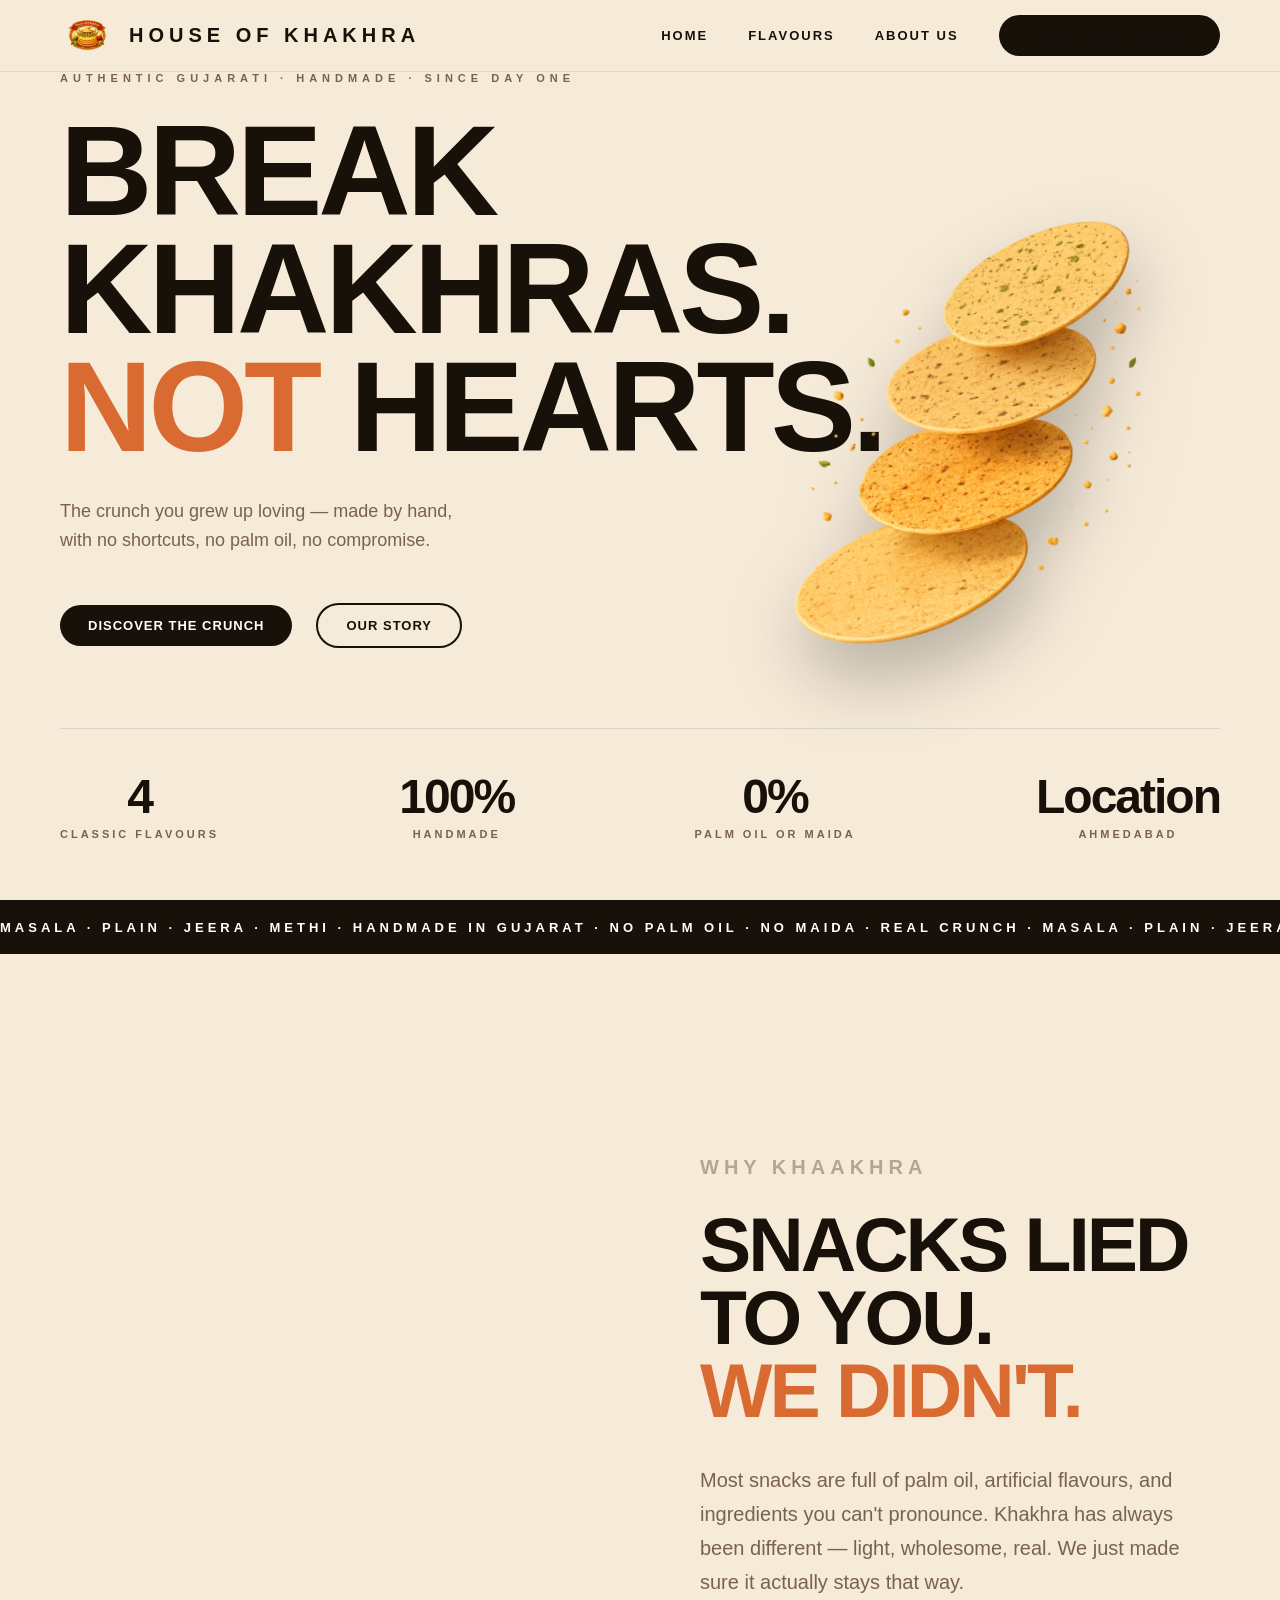
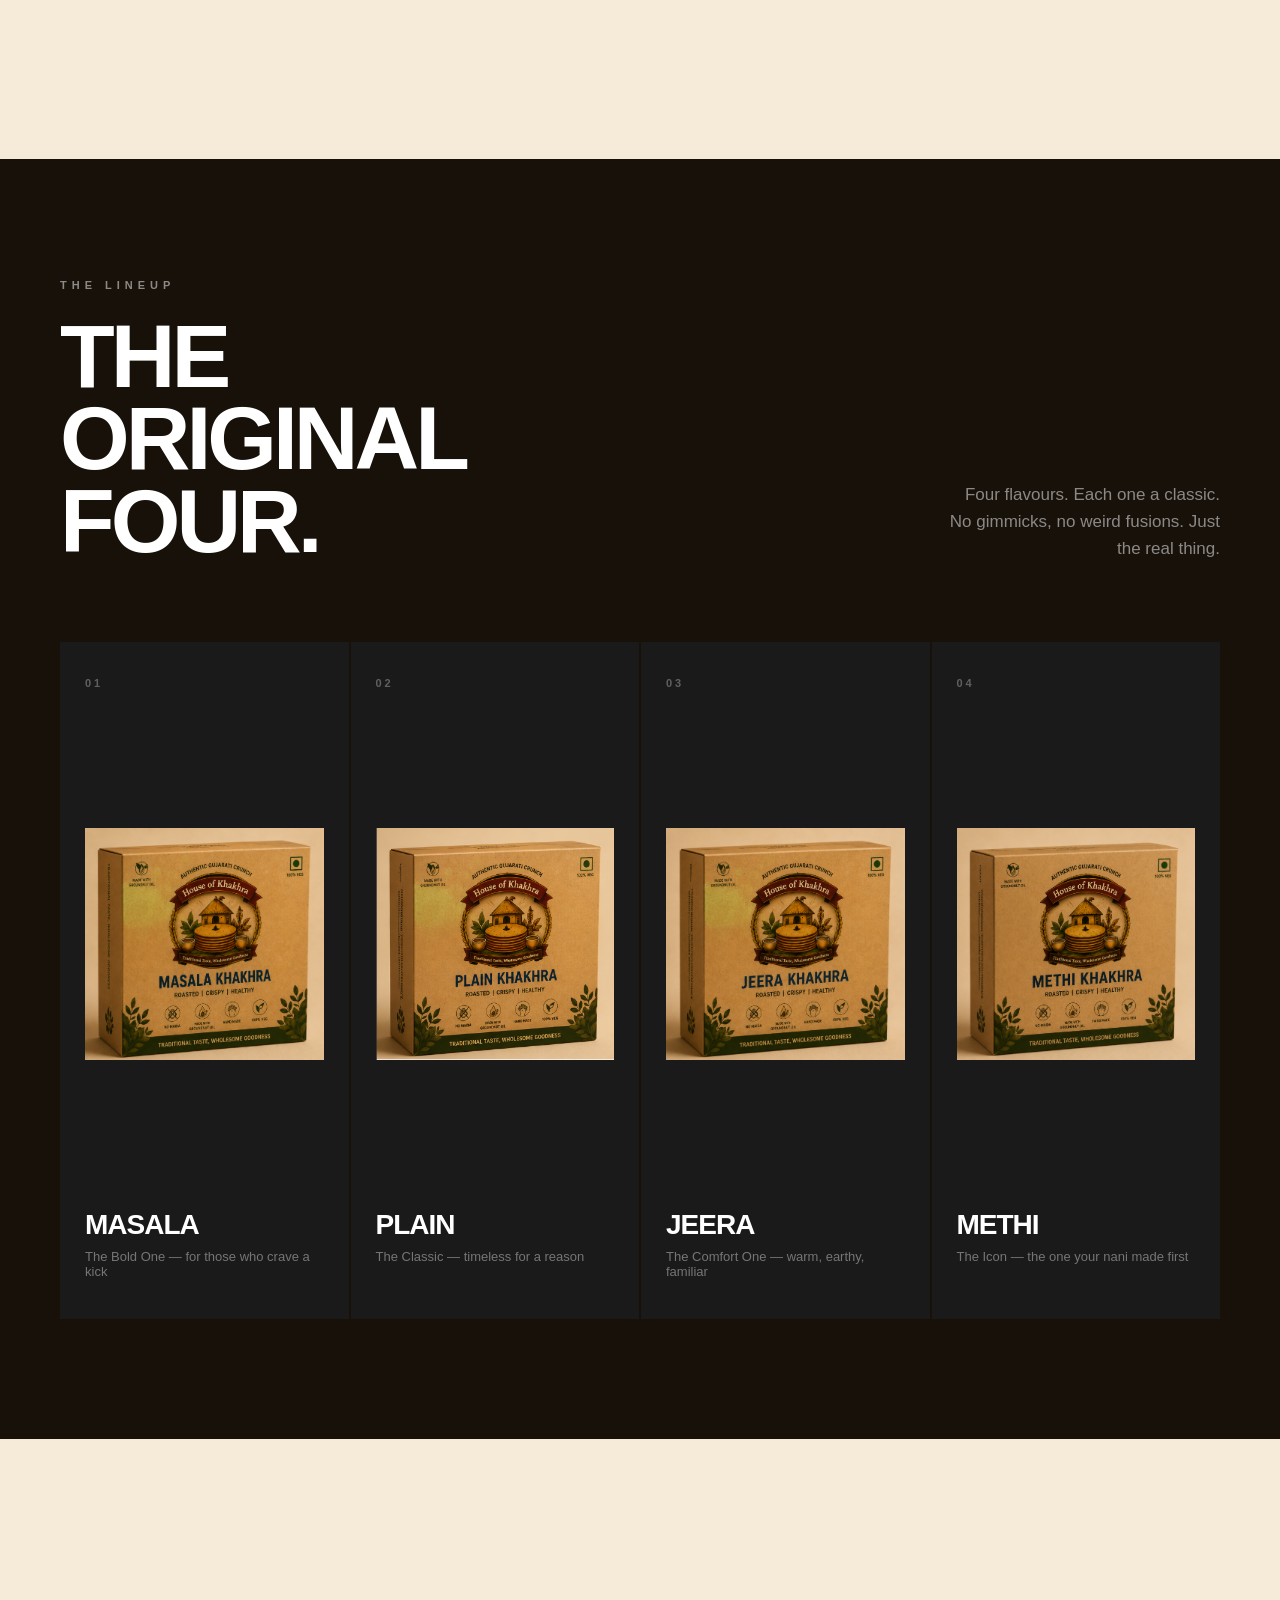
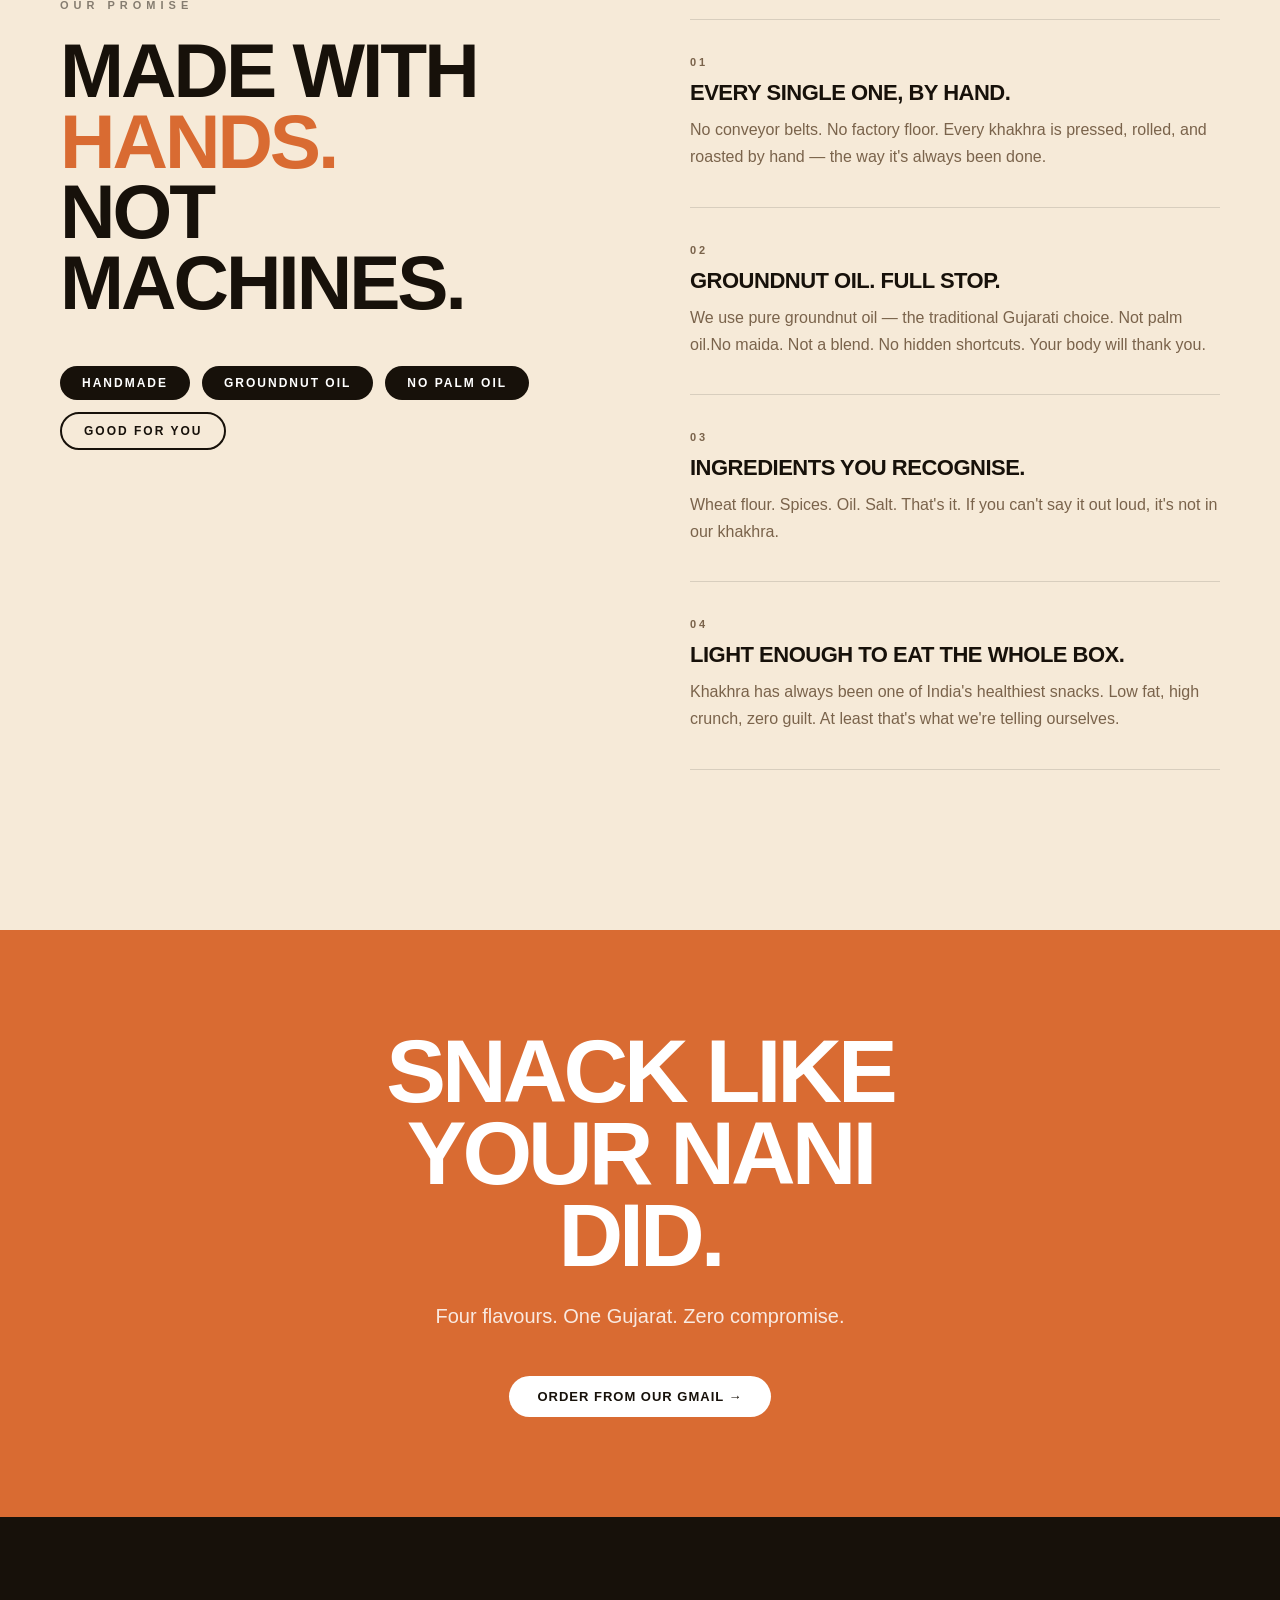
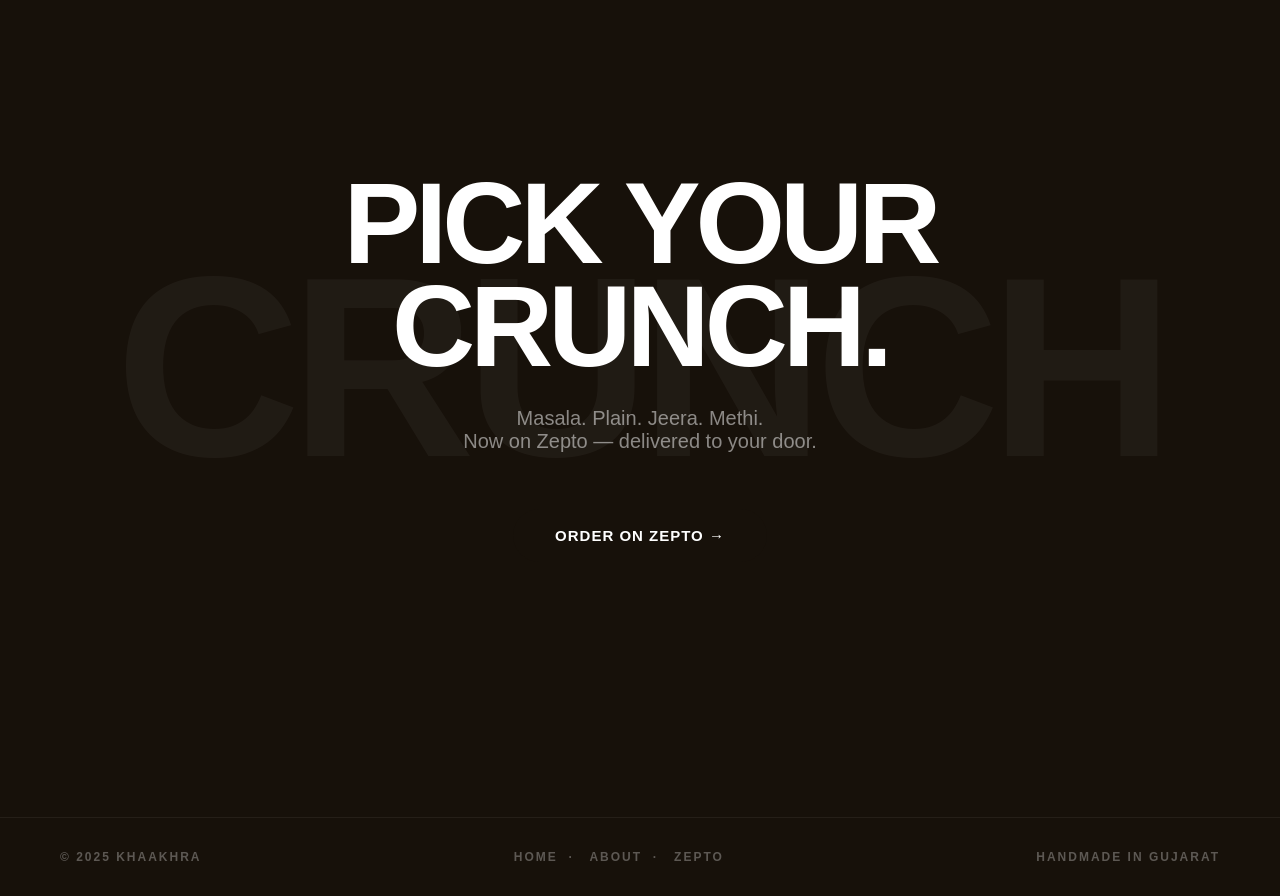
==== commit e7334309: "Update index.html" ====
--- a/index.html
+++ b/index.html
@@ -68,7 +68,7 @@
       <div class="hero-stat-label">Handmade</div>
     </div>
     <div class="hero-stat">
-      <div class="hero-stat-num">0</div>
+      <div class="hero-stat-num">0%</div>
       <div class="hero-stat-label">Palm Oil OR MAIDA</div>
     </div>
     <div class="hero-stat">
